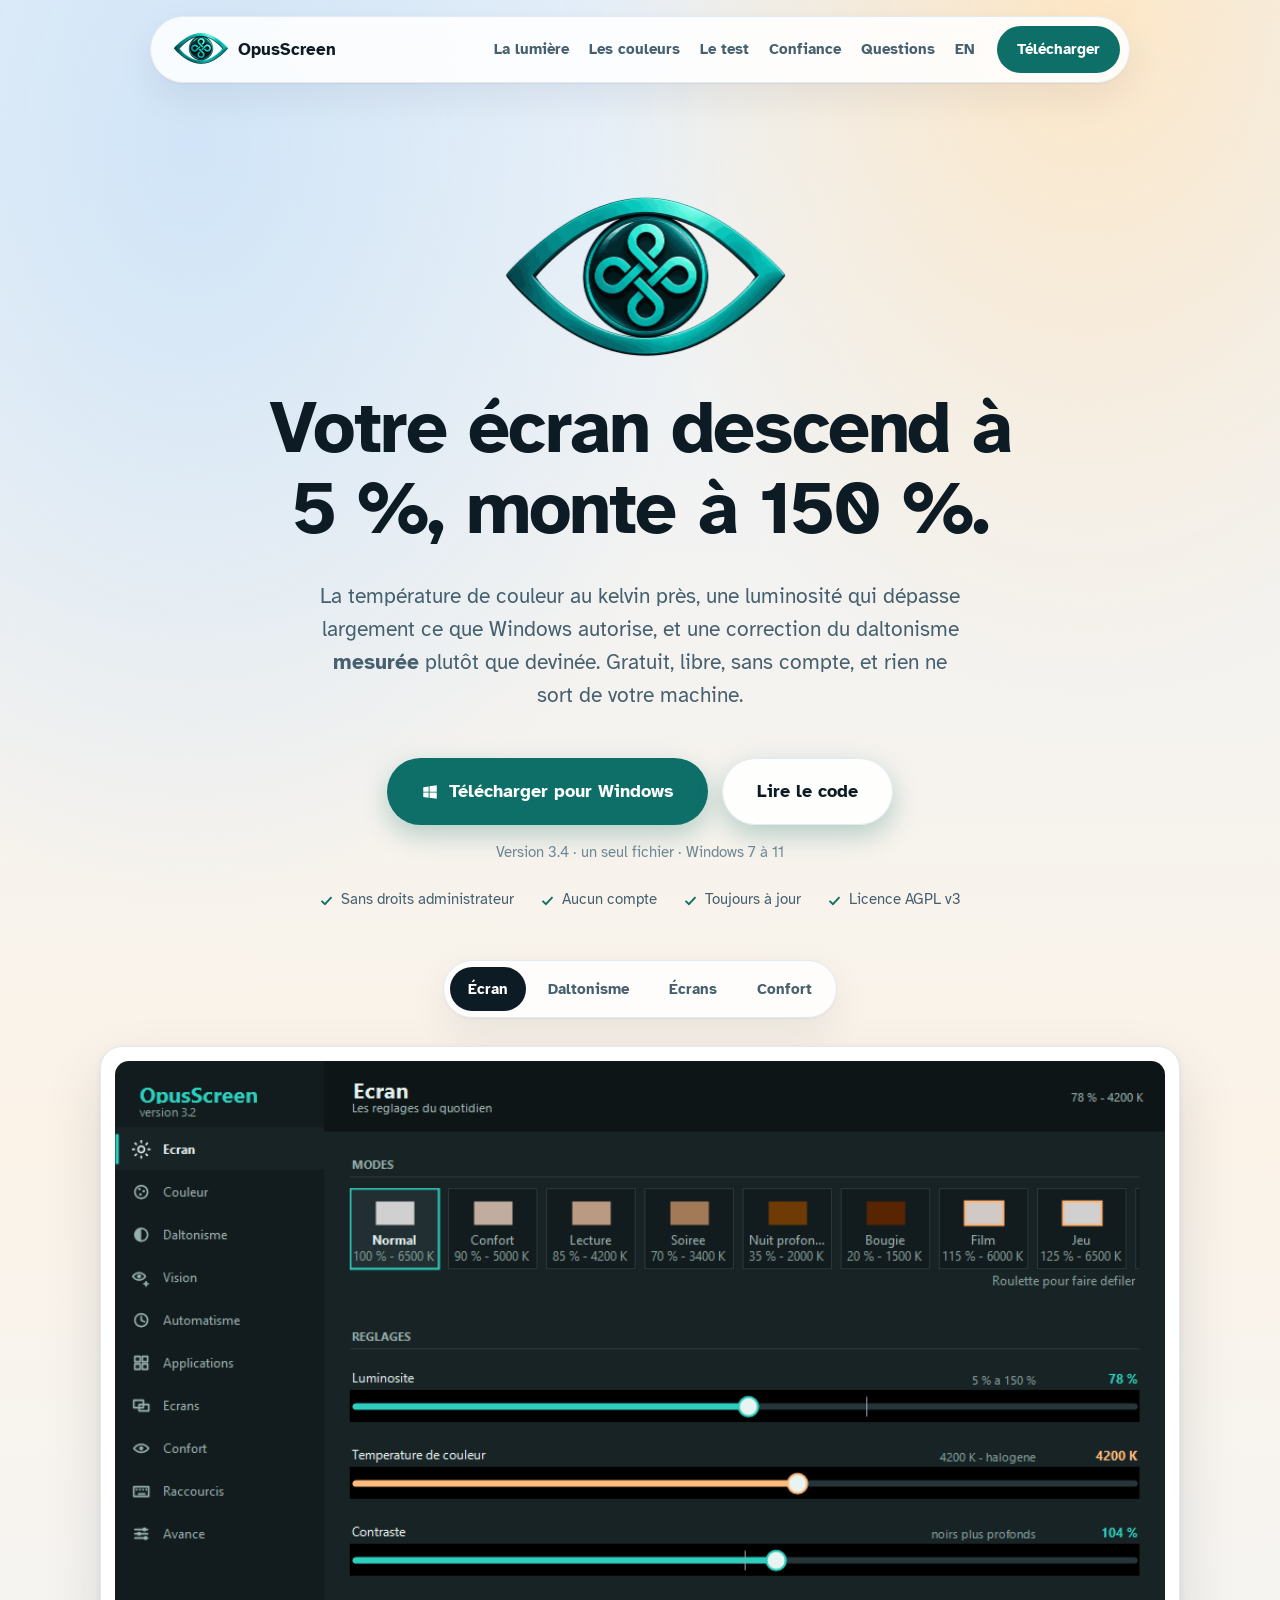
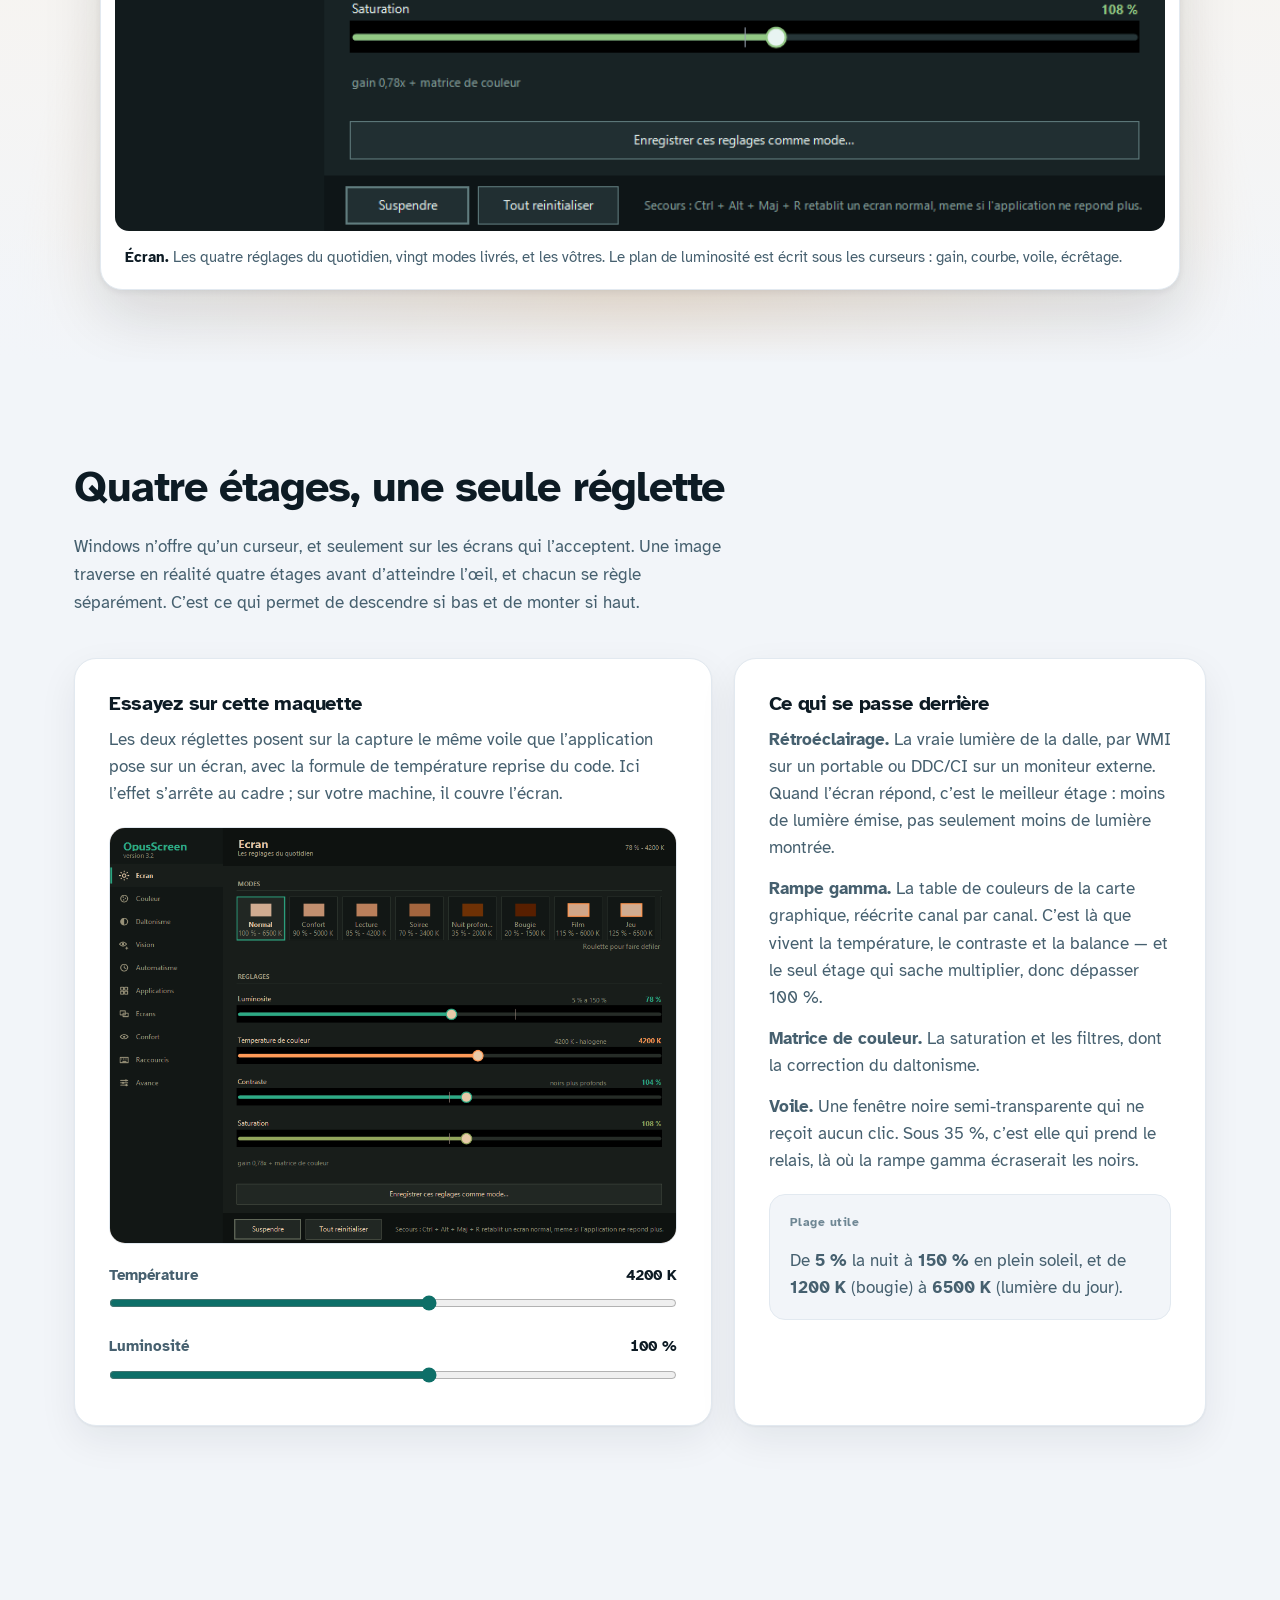
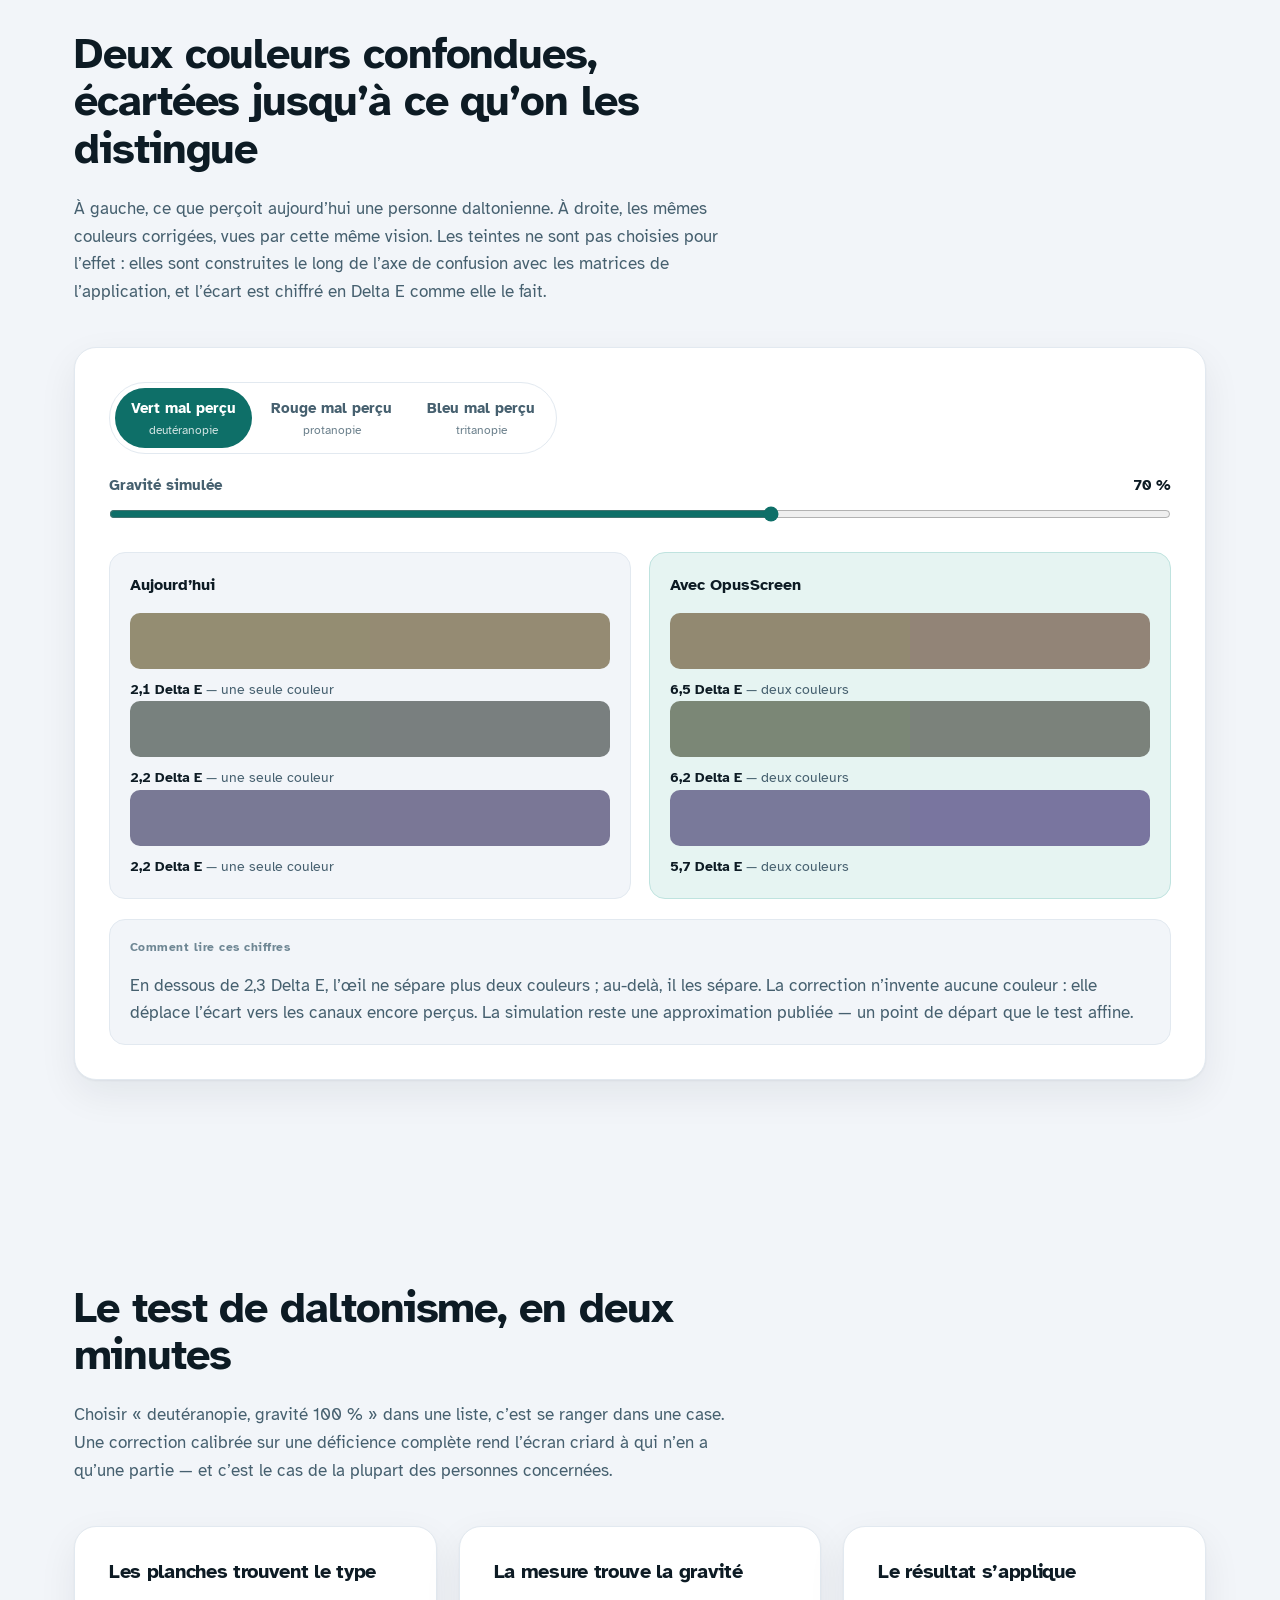
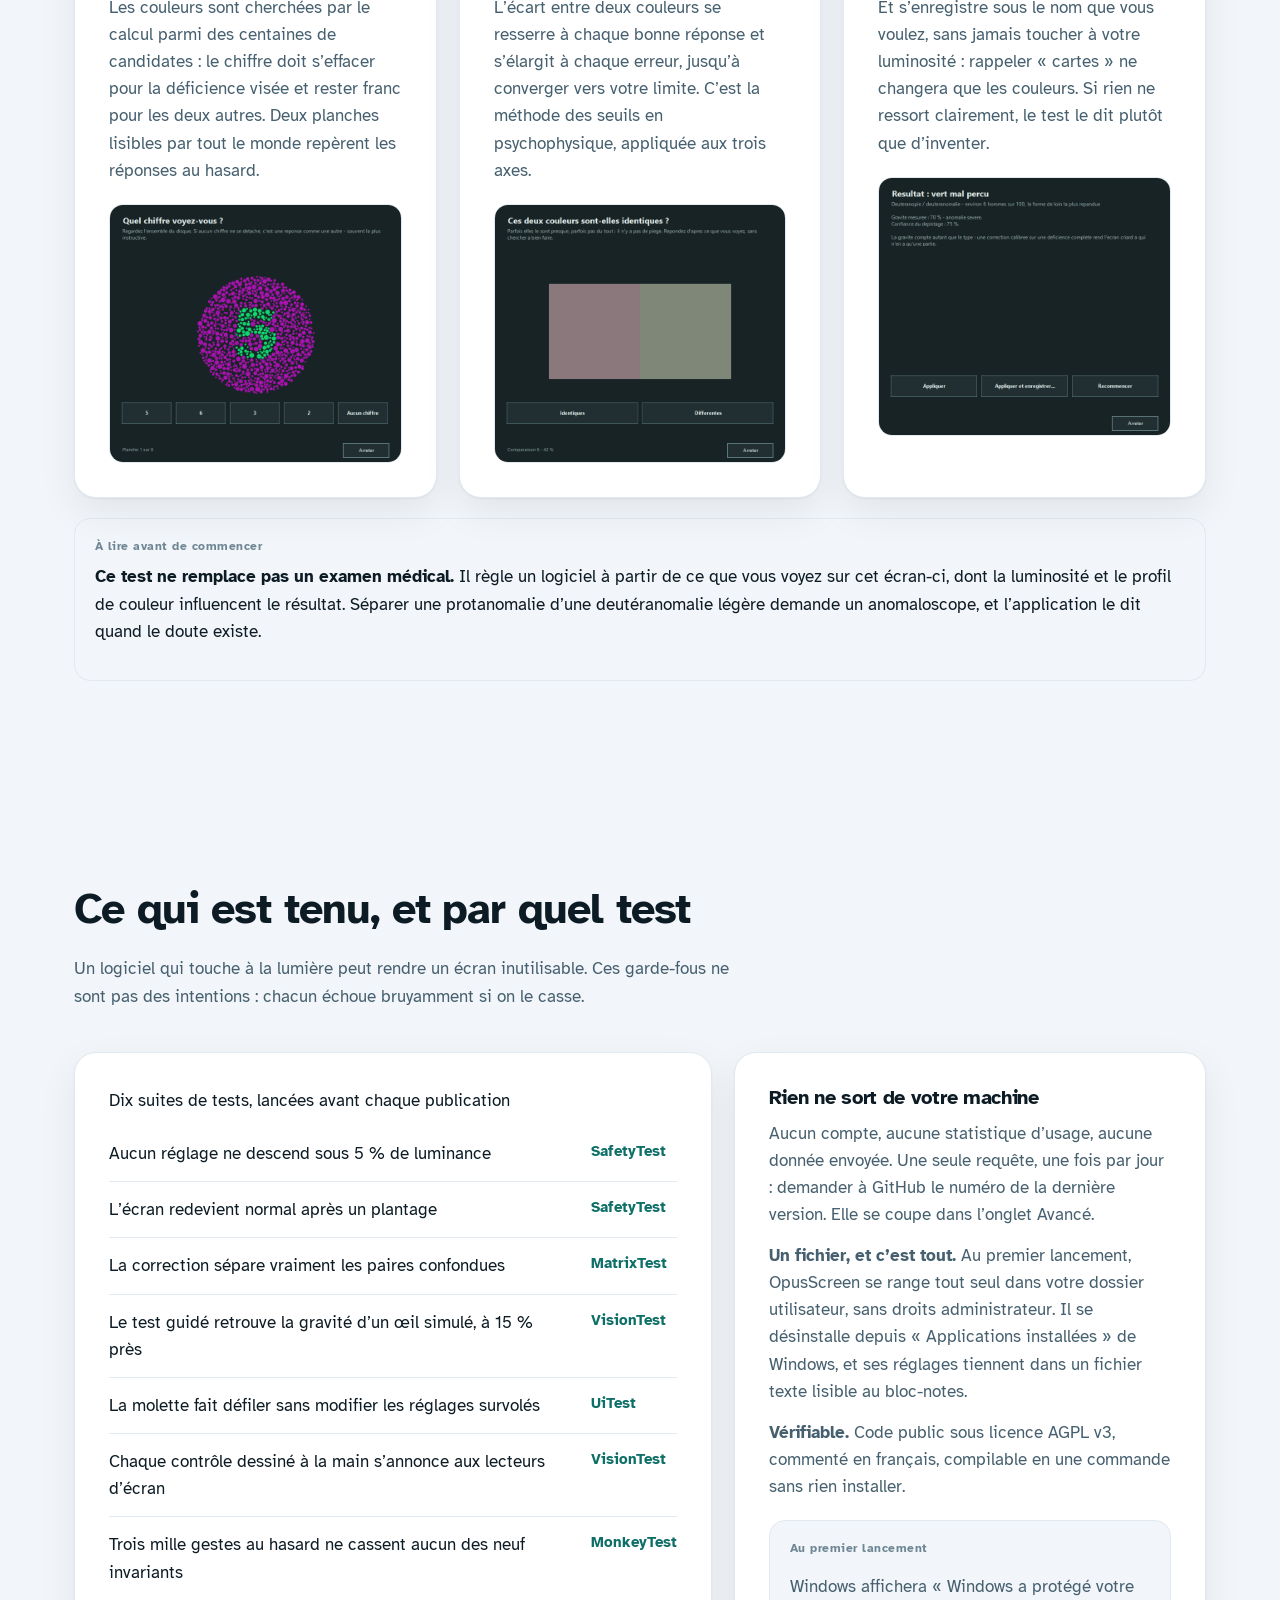
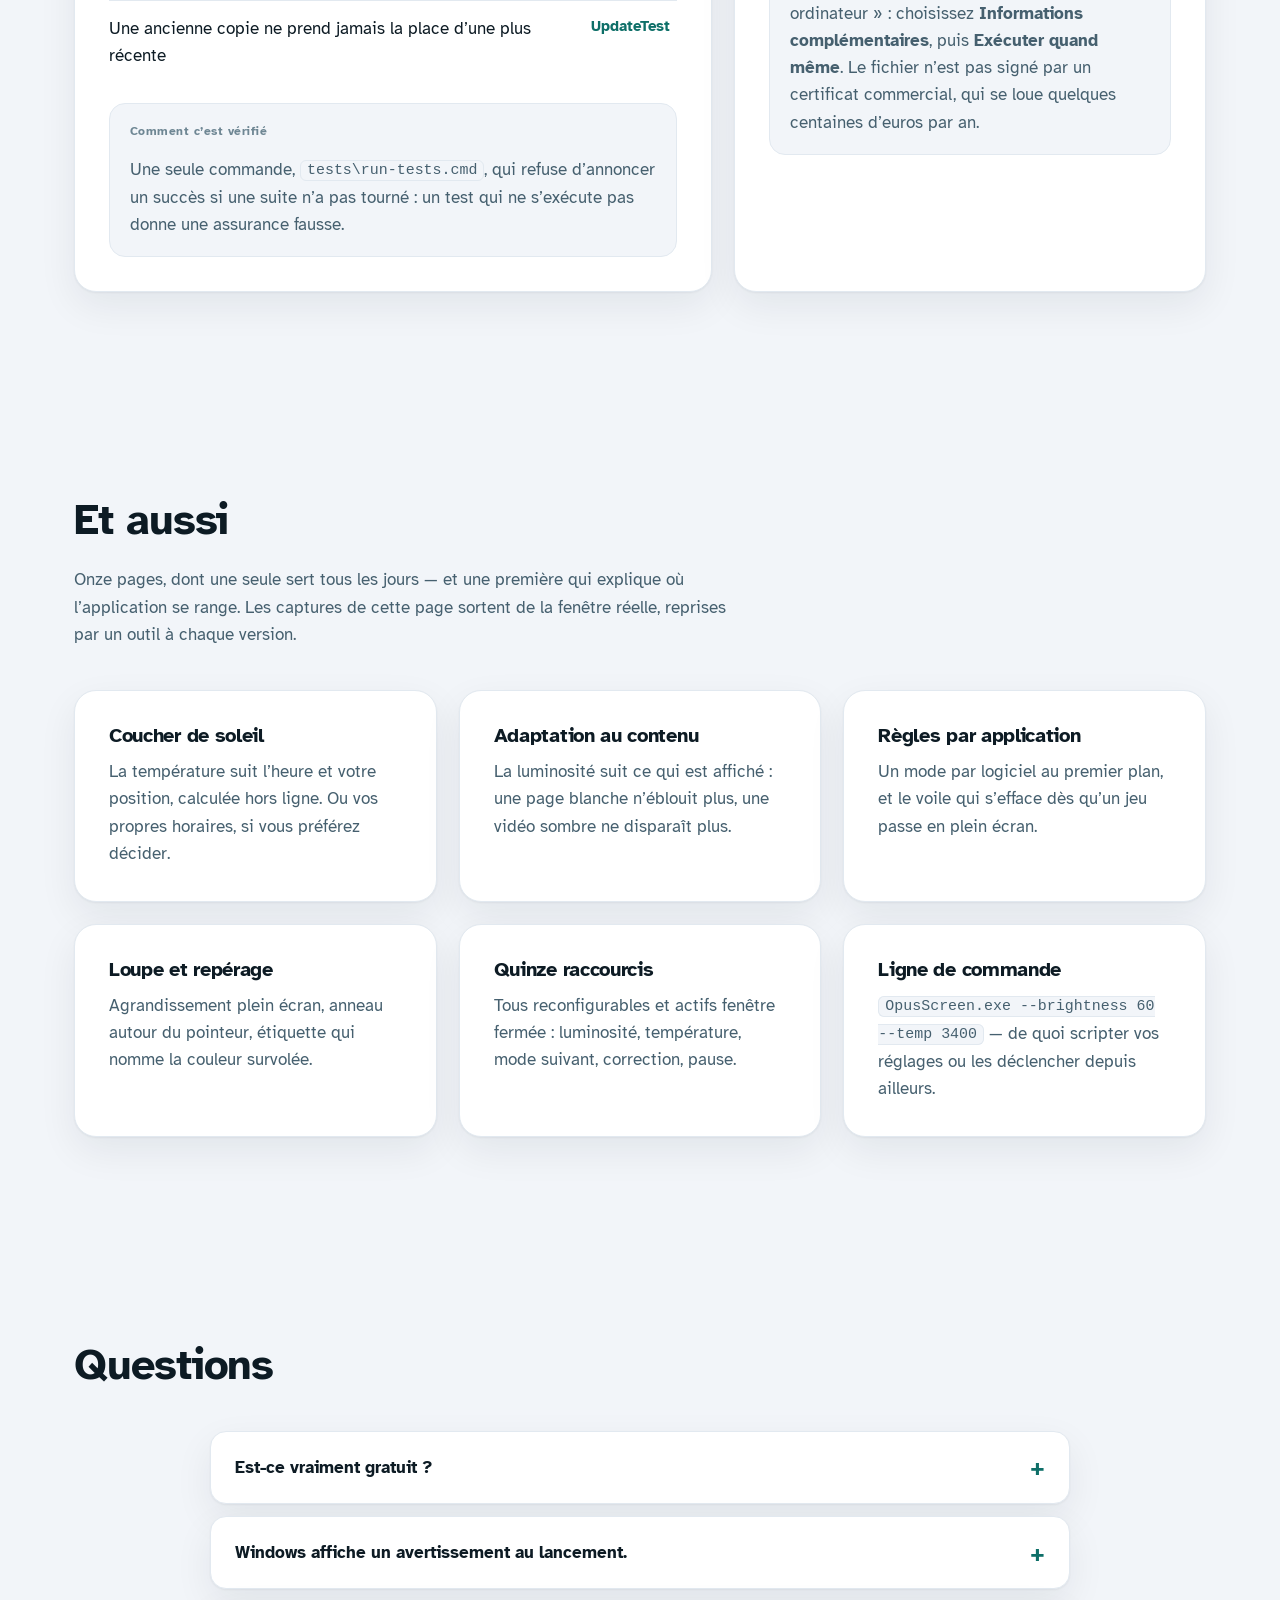
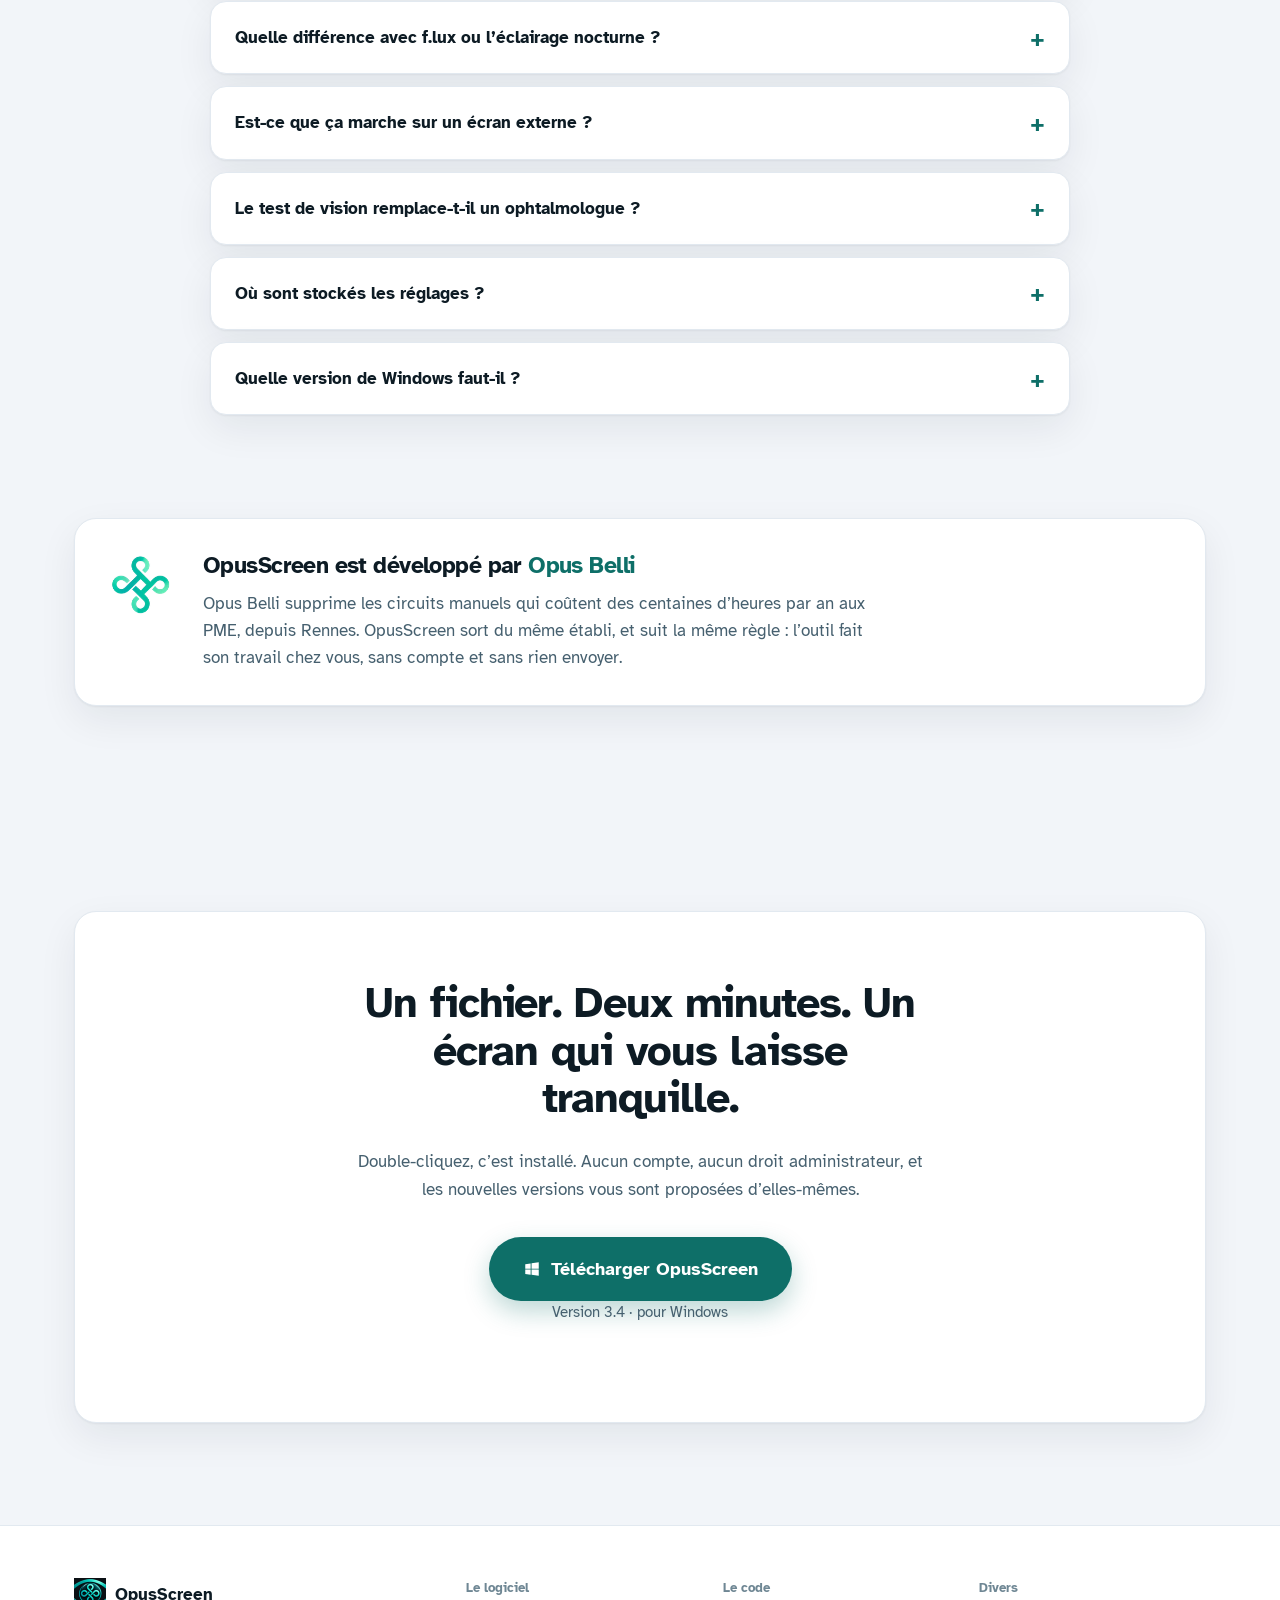
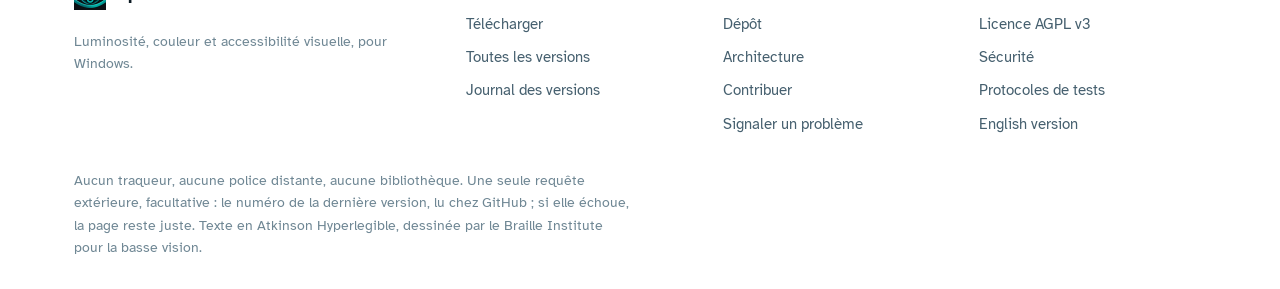
==== index.html @ 27b8caa4 "Le site annonce la 3.4 : installation et mises a jour Co-Authored-By: Claude Opus 5.5 (1M context) <" ====
<!DOCTYPE html>
<html lang="fr">
<head>
<meta charset="utf-8">
<meta name="viewport" content="width=device-width, initial-scale=1">
<title>OpusScreen — régler la lumière de votre écran</title>
<meta name="description" content="Luminosité de 5 à 150 %, température de couleur, correction du daltonisme mesurée par un test guidé. Gratuit, libre, sans compte, rien envoyé. Pour Windows.">
<link rel="icon" href="img/logo-64.png">
<meta property="og:title" content="OpusScreen — régler la lumière de votre écran">
<meta property="og:description" content="Luminosité de 5 à 150 %, température de couleur, daltonisme mesuré plutôt que deviné. Gratuit et libre, pour Windows.">
<meta property="og:image" content="https://antoinebonpro.github.io/OpusScreen/img/social.png">
<meta property="og:type" content="website">
<meta property="og:url" content="https://antoinebonpro.github.io/OpusScreen/">
<meta property="og:site_name" content="OpusScreen">
<meta property="og:locale" content="fr_FR">
<meta property="og:image:width" content="1200">
<meta property="og:image:height" content="630">
<meta property="og:image:alt" content="OpusScreen : luminosité, température de couleur et correction du daltonisme pour Windows.">
<meta name="twitter:card" content="summary_large_image">
<meta name="twitter:title" content="OpusScreen — régler la lumière de votre écran">
<meta name="twitter:description" content="Luminosité de 5 à 150 %, température de couleur, correction du daltonisme mesurée par un test guidé. Gratuit et libre, pour Windows.">
<meta name="twitter:image" content="https://antoinebonpro.github.io/OpusScreen/img/social.png">
<link rel="canonical" href="https://antoinebonpro.github.io/OpusScreen/">
<link rel="alternate" hreflang="fr" href="https://antoinebonpro.github.io/OpusScreen/">
<link rel="alternate" hreflang="en" href="https://antoinebonpro.github.io/OpusScreen/en/">
<link rel="alternate" hreflang="x-default" href="https://antoinebonpro.github.io/OpusScreen/">
<link rel="apple-touch-icon" href="img/icon-192.png">
<link rel="preload" as="font" type="font/woff2" href="fonts/atkinson-02.woff2" crossorigin>
<link rel="stylesheet" href="fonts/fonts.css">
<link rel="stylesheet" href="style.css">
</head>
<body>

<a class="skip" href="#contenu">Aller au contenu</a>

<header class="barre">
  <div class="barre-dedans">
    <a class="marque" href="./"><img src="img/logo-barre.png" alt="" width="58" height="32"><span>OpusScreen</span></a>
    <nav aria-label="Sections">
      <a href="#lumiere">La lumière</a>
      <a href="#couleurs">Les couleurs</a>
      <a href="#test">Le test</a>
      <a href="#confiance">Confiance</a>
      <a href="#questions">Questions</a>
      <a href="en/" hreflang="en" lang="en">EN</a>
    </nav>
    <a class="bouton" href="https://github.com/antoinebonpro/OpusScreen/releases/latest/download/OpusScreen.exe">Télécharger</a>
  </div>
</header>

<main id="contenu">

<!-- ============================================================ heros -->
<section class="heros">
  <img class="logo-heros" src="img/logo-heros.png" alt="" width="299" height="166">
  <h1>Votre écran descend à 5 %, monte à 150 %.</h1>
  <p class="accroche">
    La température de couleur au kelvin près, une luminosité qui dépasse largement ce que
    Windows autorise, et une correction du daltonisme <strong>mesurée</strong> plutôt que
    devinée. Gratuit, libre, sans compte, et rien ne sort de votre machine.
  </p>

  <div class="appels">
    <a class="bouton grand" href="https://github.com/antoinebonpro/OpusScreen/releases/latest/download/OpusScreen.exe">
      <svg width="18" height="18" viewBox="0 0 24 24" aria-hidden="true" fill="currentColor"><path d="M3 5.5 10.2 4.5v7H3v-6zM11.4 4.3 21 3v8.5h-9.6v-7.2zM3 12.5h7.2v7L3 18.5v-6zM11.4 12.5H21V21l-9.6-1.3v-7.2z"/></svg>
      Télécharger pour Windows
    </a>
    <a class="bouton clair grand" href="https://github.com/antoinebonpro/OpusScreen">Lire le code</a>
  </div>
  <p class="sous-bouton" id="release-meta">Version 3.4 · un seul fichier · Windows 7 à 11</p>

  <ul class="rassurance">
    <li><svg width="15" height="15" viewBox="0 0 24 24" fill="none" stroke="currentColor" stroke-width="3" aria-hidden="true"><path d="M4 12.5 9.5 18 20 6.5"/></svg> Sans droits administrateur</li>
    <li><svg width="15" height="15" viewBox="0 0 24 24" fill="none" stroke="currentColor" stroke-width="3" aria-hidden="true"><path d="M4 12.5 9.5 18 20 6.5"/></svg> Aucun compte</li>
    <li><svg width="15" height="15" viewBox="0 0 24 24" fill="none" stroke="currentColor" stroke-width="3" aria-hidden="true"><path d="M4 12.5 9.5 18 20 6.5"/></svg> Toujours à jour</li>
    <li><svg width="15" height="15" viewBox="0 0 24 24" fill="none" stroke="currentColor" stroke-width="3" aria-hidden="true"><path d="M4 12.5 9.5 18 20 6.5"/></svg> Licence AGPL v3</li>
  </ul>

  <div class="onglets" role="tablist" aria-label="Pages de l’application">
    <button type="button" role="tab" aria-selected="true" aria-controls="vue-ecran" id="o-ecran">Écran</button>
    <button type="button" role="tab" aria-selected="false" aria-controls="vue-daltonisme" id="o-daltonisme">Daltonisme</button>
    <button type="button" role="tab" aria-selected="false" aria-controls="vue-ecrans" id="o-ecrans">Écrans</button>
    <button type="button" role="tab" aria-selected="false" aria-controls="vue-confort" id="o-confort">Confort</button>
  </div>

  <figure class="vitrine" role="tabpanel" id="vue-ecran" aria-labelledby="o-ecran">
    <img src="img/ecran.png" alt="Onglet Écran : modes, luminosité, température, contraste, saturation." width="984" height="721">
    <figcaption><strong>Écran.</strong> Les quatre réglages du quotidien, vingt modes livrés, et les vôtres. Le plan de luminosité est écrit sous les curseurs : gain, courbe, voile, écrêtage.</figcaption>
  </figure>
  <figure class="vitrine" role="tabpanel" id="vue-daltonisme" aria-labelledby="o-daltonisme" hidden>
    <img src="img/daltonisme.png" alt="Onglet Daltonisme : test guidé, correction, réglage fin, réglages enregistrés." width="984" height="721" loading="lazy">
    <figcaption><strong>Daltonisme.</strong> Le test, la correction en un clic, le réglage fin, la vérification sur des paires confondues, et vos réglages nommés.</figcaption>
  </figure>
  <figure class="vitrine" role="tabpanel" id="vue-ecrans" aria-labelledby="o-ecrans" hidden>
    <img src="img/ecrans.png" alt="Onglet Écrans : une carte de réglages par moniteur détecté." width="984" height="721" loading="lazy">
    <figcaption><strong>Écrans.</strong> Un bloc par moniteur : liés, décalés de quelques points, ou chacun son profil. Copier un écran sur les autres tient en un bouton.</figcaption>
  </figure>
  <figure class="vitrine" role="tabpanel" id="vue-confort" aria-labelledby="o-confort" hidden>
    <img src="img/confort.png" alt="Onglet Confort : pauses pour les yeux, rappel de clignement, temps d’écran." width="984" height="721" loading="lazy">
    <figcaption><strong>Confort.</strong> La règle 20-20-20, un rappel de clignement qui ne prend jamais le focus, et le temps passé depuis ce matin.</figcaption>
  </figure>
</section>

<!-- ============================================================ la lumiere -->
<section id="lumiere">
  <div class="large">
    <div class="titre-section">
      <h2>Quatre étages, une seule réglette</h2>
      <p>Windows n’offre qu’un curseur, et seulement sur les écrans qui l’acceptent. Une image traverse en réalité quatre étages avant d’atteindre l’œil, et chacun se règle séparément. C’est ce qui permet de descendre si bas et de monter si haut.</p>
    </div>

    <div class="cartes large-gauche">
      <div class="carte">
        <h3>Essayez sur cette maquette</h3>
        <p>Les deux réglettes posent sur la capture le même voile que l’application pose sur un écran, avec la formule de température reprise du code. Ici l’effet s’arrête au cadre ; sur votre machine, il couvre l’écran.</p>

        <div class="ecran-demo">
          <img src="img/ecran.png" alt="Aperçu de l’application, assombri et réchauffé par les réglettes ci-dessous." width="984" height="721" loading="lazy">
          <div class="voile" id="voile" aria-hidden="true"></div>
        </div>

        <div class="reglettes">
          <div class="reglette">
            <label for="kelvin">Température <output id="kelvin-out" for="kelvin" aria-live="polite">4200 K</output></label>
            <input type="range" id="kelvin" min="1200" max="6500" step="100" value="4200">
          </div>
          <div class="reglette">
            <label for="lum">Luminosité <output id="lum-out" for="lum" aria-live="polite">100 %</output></label>
            <input type="range" id="lum" min="35" max="150" step="5" value="100">
          </div>
        </div>
      </div>

      <div class="carte">
        <h3>Ce qui se passe derrière</h3>
        <p><strong>Rétroéclairage.</strong> La vraie lumière de la dalle, par WMI sur un portable ou DDC/CI sur un moniteur externe. Quand l’écran répond, c’est le meilleur étage : moins de lumière émise, pas seulement moins de lumière montrée.</p>
        <p><strong>Rampe gamma.</strong> La table de couleurs de la carte graphique, réécrite canal par canal. C’est là que vivent la température, le contraste et la balance — et le seul étage qui sache multiplier, donc dépasser 100 %.</p>
        <p><strong>Matrice de couleur.</strong> La saturation et les filtres, dont la correction du daltonisme.</p>
        <p><strong>Voile.</strong> Une fenêtre noire semi-transparente qui ne reçoit aucun clic. Sous 35 %, c’est elle qui prend le relais, là où la rampe gamma écraserait les noirs.</p>
        <div class="encart">
          <p class="etiquette">Plage utile</p>
          <p>De <strong>5 %</strong> la nuit à <strong>150 %</strong> en plein soleil, et de <strong>1200 K</strong> (bougie) à <strong>6500 K</strong> (lumière du jour).</p>
        </div>
      </div>
    </div>
  </div>
</section>

<!-- ============================================================ couleurs -->
<section id="couleurs">
  <div class="large">
    <div class="titre-section">
      <h2>Deux couleurs confondues, écartées jusqu’à ce qu’on les distingue</h2>
      <p>À gauche, ce que perçoit aujourd’hui une personne daltonienne. À droite, les mêmes couleurs corrigées, vues par cette même vision. Les teintes ne sont pas choisies pour l’effet : elles sont construites le long de l’axe de confusion avec les matrices de l’application, et l’écart est chiffré en Delta E comme elle le fait.</p>
    </div>

    <div class="carte">
      <div class="choix" role="group" aria-label="Déficience">
        <button type="button" data-vision="deuteranopia" class="actif" aria-pressed="true">Vert mal perçu<span class="clinique">deutéranopie</span></button>
        <button type="button" data-vision="protanopia" aria-pressed="false">Rouge mal perçu<span class="clinique">protanopie</span></button>
        <button type="button" data-vision="tritanopia" aria-pressed="false">Bleu mal perçu<span class="clinique">tritanopie</span></button>
      </div>

      <div class="reglettes" id="gravite">
        <div class="reglette">
          <label for="sev">Gravité simulée <output id="sev-out" for="sev" aria-live="polite">70 %</output></label>
          <input type="range" id="sev" min="20" max="100" step="5" value="70">
        </div>
      </div>

      <div class="comparaison">
        <div class="colonne">
          <h4>Aujourd’hui</h4>
          <div id="avant"></div>
        </div>
        <div class="colonne apres">
          <h4>Avec OpusScreen</h4>
          <div id="apres"></div>
        </div>
      </div>

      <div class="encart">
        <p class="etiquette">Comment lire ces chiffres</p>
        <p>En dessous de 2,3 Delta E, l’œil ne sépare plus deux couleurs ; au-delà, il les sépare. La correction n’invente aucune couleur : elle déplace l’écart vers les canaux encore perçus. La simulation reste une approximation publiée — un point de départ que le test affine.</p>
      </div>
    </div>
  </div>
</section>

<!-- ============================================================ le test -->
<section id="test">
  <div class="large">
    <div class="titre-section">
      <h2>Le test de daltonisme, en deux minutes</h2>
      <p>Choisir « deutéranopie, gravité 100 % » dans une liste, c’est se ranger dans une case. Une correction calibrée sur une déficience complète rend l’écran criard à qui n’en a qu’une partie — et c’est le cas de la plupart des personnes concernées.</p>
    </div>

    <div class="cartes trois">
      <div class="carte">
        <h3>Les planches trouvent le type</h3>
        <p>Les couleurs sont cherchées par le calcul parmi des centaines de candidates : le chiffre doit s’effacer pour la déficience visée et rester franc pour les deux autres. Deux planches lisibles par tout le monde repèrent les réponses au hasard.</p>
        <img src="img/test-planche.png" alt="Une planche du test : un chiffre caché dans un semis de pastilles colorées." width="700" height="620" loading="lazy">
      </div>
      <div class="carte">
        <h3>La mesure trouve la gravité</h3>
        <p>L’écart entre deux couleurs se resserre à chaque bonne réponse et s’élargit à chaque erreur, jusqu’à converger vers votre limite. C’est la méthode des seuils en psychophysique, appliquée aux trois axes.</p>
        <img src="img/test-comparaison.png" alt="Deux couleurs jointives, à dire identiques ou différentes." width="700" height="620" loading="lazy">
      </div>
      <div class="carte">
        <h3>Le résultat s’applique</h3>
        <p>Et s’enregistre sous le nom que vous voulez, sans jamais toucher à votre luminosité : rappeler « cartes » ne changera que les couleurs. Si rien ne ressort clairement, le test le dit plutôt que d’inventer.</p>
        <img src="img/test-resultat.png" alt="L’écran de résultat : type trouvé, gravité mesurée, confiance du dépistage." width="700" height="620" loading="lazy">
      </div>
    </div>

    <div class="encart">
      <p class="etiquette">À lire avant de commencer</p>
      <p><strong>Ce test ne remplace pas un examen médical.</strong> Il règle un logiciel à partir de ce que vous voyez sur cet écran-ci, dont la luminosité et le profil de couleur influencent le résultat. Séparer une protanomalie d’une deutéranomalie légère demande un anomaloscope, et l’application le dit quand le doute existe.</p>
    </div>
  </div>
</section>

<!-- ============================================================ confiance -->
<section id="confiance">
  <div class="large">
    <div class="titre-section">
      <h2>Ce qui est tenu, et par quel test</h2>
      <p>Un logiciel qui touche à la lumière peut rendre un écran inutilisable. Ces garde-fous ne sont pas des intentions : chacun échoue bruyamment si on le casse.</p>
    </div>

    <div class="cartes large-gauche">
      <div class="carte">
        <table class="garanties">
          <caption class="etiquette">Dix suites de tests, lancées avant chaque publication</caption>
          <tbody>
            <tr><th scope="row">Aucun réglage ne descend sous 5 % de luminance</th><td>SafetyTest</td></tr>
            <tr><th scope="row">L’écran redevient normal après un plantage</th><td>SafetyTest</td></tr>
            <tr><th scope="row">La correction sépare vraiment les paires confondues</th><td>MatrixTest</td></tr>
            <tr><th scope="row">Le test guidé retrouve la gravité d’un œil simulé, à 15 % près</th><td>VisionTest</td></tr>
            <tr><th scope="row">La molette fait défiler sans modifier les réglages survolés</th><td>UiTest</td></tr>
            <tr><th scope="row">Chaque contrôle dessiné à la main s’annonce aux lecteurs d’écran</th><td>VisionTest</td></tr>
            <tr><th scope="row">Trois mille gestes au hasard ne cassent aucun des neuf invariants</th><td>MonkeyTest</td></tr>
            <tr><th scope="row">Une ancienne copie ne prend jamais la place d’une plus récente</th><td>UpdateTest</td></tr>
          </tbody>
        </table>
        <div class="encart">
          <p class="etiquette">Comment c’est vérifié</p>
          <p>Une seule commande, <code>tests\run-tests.cmd</code>, qui refuse d’annoncer un succès si une suite n’a pas tourné : un test qui ne s’exécute pas donne une assurance fausse.</p>
        </div>
      </div>

      <div class="carte">
        <h3>Rien ne sort de votre machine</h3>
        <p>Aucun compte, aucune statistique d’usage, aucune donnée envoyée. Une seule requête, une fois par jour : demander à GitHub le numéro de la dernière version. Elle se coupe dans l’onglet Avancé.</p>
        <p><strong>Un fichier, et c’est tout.</strong> Au premier lancement, OpusScreen se range tout seul dans votre dossier utilisateur, sans droits administrateur. Il se désinstalle depuis « Applications installées » de Windows, et ses réglages tiennent dans un fichier texte lisible au bloc-notes.</p>
        <p><strong>Vérifiable.</strong> Code public sous licence AGPL v3, commenté en français, compilable en une commande sans rien installer.</p>
        <div class="encart">
          <p class="etiquette">Au premier lancement</p>
          <p>Windows affichera « Windows a protégé votre ordinateur » : choisissez <strong>Informations complémentaires</strong>, puis <strong>Exécuter quand même</strong>. Le fichier n’est pas signé par un certificat commercial, qui se loue quelques centaines d’euros par an.</p>
        </div>
      </div>
    </div>
  </div>
</section>

<!-- ============================================================ et aussi -->
<section>
  <div class="large">
    <div class="titre-section">
      <h2>Et aussi</h2>
      <p>Onze pages, dont une seule sert tous les jours — et une première qui explique où l’application se range. Les captures de cette page sortent de la fenêtre réelle, reprises par un outil à chaque version.</p>
    </div>
    <div class="cartes trois">
      <div class="carte"><h3>Coucher de soleil</h3><p>La température suit l’heure et votre position, calculée hors ligne. Ou vos propres horaires, si vous préférez décider.</p></div>
      <div class="carte"><h3>Adaptation au contenu</h3><p>La luminosité suit ce qui est affiché : une page blanche n’éblouit plus, une vidéo sombre ne disparaît plus.</p></div>
      <div class="carte"><h3>Règles par application</h3><p>Un mode par logiciel au premier plan, et le voile qui s’efface dès qu’un jeu passe en plein écran.</p></div>
      <div class="carte"><h3>Loupe et repérage</h3><p>Agrandissement plein écran, anneau autour du pointeur, étiquette qui nomme la couleur survolée.</p></div>
      <div class="carte"><h3>Quinze raccourcis</h3><p>Tous reconfigurables et actifs fenêtre fermée : luminosité, température, mode suivant, correction, pause.</p></div>
      <div class="carte"><h3>Ligne de commande</h3><p><code>OpusScreen.exe --brightness 60 --temp 3400</code> — de quoi scripter vos réglages ou les déclencher depuis ailleurs.</p></div>
    </div>
  </div>
</section>

<!-- ============================================================ questions -->
<section id="questions">
  <div class="large">
    <div class="titre-section"><h2>Questions</h2></div>
    <div class="questions">
      <details>
        <summary>Est-ce vraiment gratuit ?</summary>
        <p>Oui, et libre : licence AGPL v3. Pas de version payante, pas de fonctionnalité réservée, pas de période d’essai.</p>
      </details>
      <details>
        <summary>Windows affiche un avertissement au lancement.</summary>
        <p>Le fichier n’est pas signé par un certificat commercial, qui se loue quelques centaines d’euros par an. SmartScreen annonce « Windows a protégé votre ordinateur » : choisissez <em>Informations complémentaires</em>, puis <em>Exécuter quand même</em>. Le dépôt se compile aussi en une commande, si vous préférez ne pas faire confiance à un binaire.</p>
      </details>
      <details>
        <summary>Quelle différence avec f.lux ou l’éclairage nocturne ?</summary>
        <p>La température de couleur est le point commun. Au-delà : la luminosité va de 5 à 150 %, chaque écran se règle séparément, et la partie daltonisme — correction réglable et test de mesure — n’existe nulle part ailleurs gratuitement.</p>
      </details>
      <details>
        <summary>Est-ce que ça marche sur un écran externe ?</summary>
        <p>Oui. Luminosité, température et voile se règlent écran par écran. La saturation et les filtres, eux, s’appliquent à tout le bureau : c’est une limite de l’interface de Windows, et l’application désigne l’écran de référence plutôt que de la masquer.</p>
      </details>
      <details>
        <summary>Le test de vision remplace-t-il un ophtalmologue ?</summary>
        <p>Non, et il le dit. Il règle un logiciel ; un diagnostic demande un examen clinique. Si le test trouve quelque chose d’inattendu, parlez-en à un professionnel plutôt qu’à un logiciel.</p>
      </details>
      <details>
        <summary>Où sont stockés les réglages ?</summary>
        <p>Dans <code>%LOCALAPPDATA%\OpusScreen\settings.ini</code>. Un fichier texte, qui se sauvegarde par copie et s’exporte depuis l’onglet Avancé.</p>
      </details>
      <details>
        <summary>Quelle version de Windows faut-il ?</summary>
        <p>Windows 7 à 11. L’application s’appuie sur le .NET Framework 4, présent partout depuis : rien à installer.</p>
      </details>
    </div>
  </div>
</section>

<!-- ============================================================ signature -->
<section class="signature" aria-label="Éditeur">
  <div class="large">
    <div class="carte signature-carte">
      <img src="img/opus-belli.png" alt="" width="64" height="63">
      <div>
        <h2>OpusScreen est développé par <a href="https://opus-belli.fr">Opus&nbsp;Belli</a></h2>
        <p>Opus Belli supprime les circuits manuels qui coûtent des centaines d’heures par an aux PME, depuis Rennes. OpusScreen sort du même établi, et suit la même règle&nbsp;: l’outil fait son travail chez vous, sans compte et sans rien envoyer.</p>
      </div>
    </div>
  </div>
</section>

<!-- ============================================================ fin -->
<section class="final">
  <div class="large">
    <div class="carte">
      <h2>Un fichier. Deux minutes. Un écran qui vous laisse tranquille.</h2>
      <p>Double-cliquez, c’est installé. Aucun compte, aucun droit administrateur, et les nouvelles versions vous sont proposées d’elles-mêmes.</p>
      <div class="appels">
        <a class="bouton grand" href="https://github.com/antoinebonpro/OpusScreen/releases/latest/download/OpusScreen.exe">
          <svg width="18" height="18" viewBox="0 0 24 24" aria-hidden="true" fill="currentColor"><path d="M3 5.5 10.2 4.5v7H3v-6zM11.4 4.3 21 3v8.5h-9.6v-7.2zM3 12.5h7.2v7L3 18.5v-6zM11.4 12.5H21V21l-9.6-1.3v-7.2z"/></svg>
          Télécharger OpusScreen
        </a>
      </div>
      <p class="sous-bouton" id="release-meta-2">Version 3.4 · pour Windows</p>
    </div>
  </div>
</section>

</main>

<footer>
  <div class="large">
    <div class="pied">
      <div>
        <a class="marque" href="./"><img src="img/logo-64.png" alt="" width="28" height="28"><span>OpusScreen</span></a>
        <p class="pied-note" style="margin-top:12px">Luminosité, couleur et accessibilité visuelle, pour Windows.</p>
      </div>
      <nav aria-label="Le logiciel">
        <h4>Le logiciel</h4>
        <a href="https://github.com/antoinebonpro/OpusScreen/releases/latest/download/OpusScreen.exe">Télécharger</a>
        <a href="https://github.com/antoinebonpro/OpusScreen/releases">Toutes les versions</a>
        <a href="https://github.com/antoinebonpro/OpusScreen/blob/main/CHANGELOG.md">Journal des versions</a>
      </nav>
      <nav aria-label="Le code">
        <h4>Le code</h4>
        <a href="https://github.com/antoinebonpro/OpusScreen">Dépôt</a>
        <a href="https://github.com/antoinebonpro/OpusScreen/blob/main/docs/ARCHITECTURE.md">Architecture</a>
        <a href="https://github.com/antoinebonpro/OpusScreen/blob/main/CONTRIBUTING.md">Contribuer</a>
        <a href="https://github.com/antoinebonpro/OpusScreen/issues">Signaler un problème</a>
      </nav>
      <nav aria-label="Divers">
        <h4>Divers</h4>
        <a href="https://github.com/antoinebonpro/OpusScreen/blob/main/LICENSE">Licence AGPL v3</a>
        <a href="https://github.com/antoinebonpro/OpusScreen/blob/main/docs/SECURITE.md">Sécurité</a>
        <a href="https://github.com/antoinebonpro/OpusScreen/blob/main/docs/PROTOCOLES-TESTS.md">Protocoles de tests</a>
        <a href="en/" hreflang="en" lang="en">English version</a>
      </nav>
    </div>
    <p class="pied-note">
      Aucun traqueur, aucune police distante, aucune bibliothèque. Une seule requête
      extérieure, facultative : le numéro de la dernière version, lu chez GitHub ; si elle
      échoue, la page reste juste. Texte en Atkinson Hyperlegible, dessinée par le Braille
      Institute pour la basse vision.
    </p>
  </div>
</footer>

<script type="application/ld+json">
{
 "@context": "https://schema.org",
 "@type": "SoftwareApplication",
 "name": "OpusScreen",
 "applicationCategory": "UtilitiesApplication",
 "applicationSubCategory": "Accessibilité et confort visuel",
 "operatingSystem": "Windows 7, Windows 8, Windows 10, Windows 11",
 "url": "https://antoinebonpro.github.io/OpusScreen/",
 "downloadUrl": "https://github.com/antoinebonpro/OpusScreen/releases/latest/download/OpusScreen.exe",
 "softwareHelp": "https://github.com/antoinebonpro/OpusScreen#readme",
 "screenshot": "https://antoinebonpro.github.io/OpusScreen/img/ecran.png",
 "license": "https://www.gnu.org/licenses/agpl-3.0.html",
 "isAccessibleForFree": true,
 "inLanguage": "fr",
 "offers": {
  "@type": "Offer",
  "price": "0",
  "priceCurrency": "EUR"
 },
 "featureList": [
  "Luminosité de 5 % à 150 %",
  "Température de couleur de 1200 à 6500 K",
  "Correction du daltonisme mesurée par un test guidé",
  "Réglage indépendant par écran",
  "Pauses oculaires et rappel de clignement"
 ],
 "author": {
  "@type": "Person",
  "name": "Antoine Bon"
 }
}
</script>
<script type="application/ld+json">
{
 "@context": "https://schema.org",
 "@type": "FAQPage",
 "mainEntity": [
  {
   "@type": "Question",
   "name": "Est-ce vraiment gratuit ?",
   "acceptedAnswer": {
    "@type": "Answer",
    "text": "Oui, et libre : licence AGPL v3. Pas de version payante, pas de fonctionnalité réservée, pas de période d’essai."
   }
  },
  {
   "@type": "Question",
   "name": "Windows affiche un avertissement au lancement.",
   "acceptedAnswer": {
    "@type": "Answer",
    "text": "Le fichier n’est pas signé par un certificat commercial, qui se loue quelques centaines d’euros par an. SmartScreen annonce « Windows a protégé votre ordinateur » : choisissez Informations complémentaires, puis Exécuter quand même. Le dépôt se compile aussi en une commande, si vous préférez ne pas faire confiance à un binaire."
   }
  },
  {
   "@type": "Question",
   "name": "Quelle différence avec f.lux ou l’éclairage nocturne ?",
   "acceptedAnswer": {
    "@type": "Answer",
    "text": "La température de couleur est le point commun. Au-delà : la luminosité va de 5 à 150 %, chaque écran se règle séparément, et la partie daltonisme — correction réglable et test de mesure — n’existe nulle part ailleurs gratuitement."
   }
  },
  {
   "@type": "Question",
   "name": "Est-ce que ça marche sur un écran externe ?",
   "acceptedAnswer": {
    "@type": "Answer",
    "text": "Oui. Luminosité, température et voile se règlent écran par écran. La saturation et les filtres, eux, s’appliquent à tout le bureau : c’est une limite de l’interface de Windows, et l’application désigne l’écran de référence plutôt que de la masquer."
   }
  },
  {
   "@type": "Question",
   "name": "Le test de vision remplace-t-il un ophtalmologue ?",
   "acceptedAnswer": {
    "@type": "Answer",
    "text": "Non, et il le dit. Il règle un logiciel ; un diagnostic demande un examen clinique. Si le test trouve quelque chose d’inattendu, parlez-en à un professionnel plutôt qu’à un logiciel."
   }
  },
  {
   "@type": "Question",
   "name": "Où sont stockés les réglages ?",
   "acceptedAnswer": {
    "@type": "Answer",
    "text": "Dans %LOCALAPPDATA%\\OpusScreen\\settings.ini. Un fichier texte, qui se sauvegarde par copie et s’exporte depuis l’onglet Avancé."
   }
  },
  {
   "@type": "Question",
   "name": "Quelle version de Windows faut-il ?",
   "acceptedAnswer": {
    "@type": "Answer",
    "text": "Windows 7 à 11. L’application s’appuie sur le .NET Framework 4, présent partout depuis : rien à installer."
   }
  }
 ]
}
</script>
<script src="app.js"></script>
</body>
</html>
---- fonts/fonts.css ----
/* Polices hebergees avec le site, licence SIL Open Font License 1.1.
   Fraunces (Undercase Type) pour les titres, Atkinson Hyperlegible
   (Braille Institute) pour le texte. Voir OFL-*.txt dans ce dossier. */
/* latin-ext */
@font-face {
  font-family: 'Atkinson Hyperlegible';
  font-style: normal;
  font-weight: 400;
  font-display: swap;
  src: url('atkinson-01.woff2') format('woff2');
  unicode-range: U+0100-02BA, U+02BD-02C5, U+02C7-02CC, U+02CE-02D7, U+02DD-02FF, U+0304, U+0308, U+0329, U+1D00-1DBF, U+1E00-1E9F, U+1EF2-1EFF, U+2020, U+20A0-20AB, U+20AD-20C0, U+2113, U+2C60-2C7F, U+A720-A7FF;
}
/* latin */
@font-face {
  font-family: 'Atkinson Hyperlegible';
  font-style: normal;
  font-weight: 400;
  font-display: swap;
  src: url('atkinson-02.woff2') format('woff2');
  unicode-range: U+0000-00FF, U+0131, U+0152-0153, U+02BB-02BC, U+02C6, U+02DA, U+02DC, U+0304, U+0308, U+0329, U+2000-206F, U+20AC, U+2122, U+2191, U+2193, U+2212, U+2215, U+FEFF, U+FFFD;
}
/* latin-ext */
@font-face {
  font-family: 'Atkinson Hyperlegible';
  font-style: normal;
  font-weight: 700;
  font-display: swap;
  src: url('atkinson-03.woff2') format('woff2');
  unicode-range: U+0100-02BA, U+02BD-02C5, U+02C7-02CC, U+02CE-02D7, U+02DD-02FF, U+0304, U+0308, U+0329, U+1D00-1DBF, U+1E00-1E9F, U+1EF2-1EFF, U+2020, U+20A0-20AB, U+20AD-20C0, U+2113, U+2C60-2C7F, U+A720-A7FF;
}
/* latin */
@font-face {
  font-family: 'Atkinson Hyperlegible';
  font-style: normal;
  font-weight: 700;
  font-display: swap;
  src: url('atkinson-04.woff2') format('woff2');
  unicode-range: U+0000-00FF, U+0131, U+0152-0153, U+02BB-02BC, U+02C6, U+02DA, U+02DC, U+0304, U+0308, U+0329, U+2000-206F, U+20AC, U+2122, U+2191, U+2193, U+2212, U+2215, U+FEFF, U+FFFD;
}
/* vietnamese */
@font-face {
  font-family: 'Fraunces';
  font-style: normal;
  font-weight: 300 700;
  font-display: swap;
  src: url('fraunces-05.woff2') format('woff2');
  unicode-range: U+0102-0103, U+0110-0111, U+0128-0129, U+0168-0169, U+01A0-01A1, U+01AF-01B0, U+0300-0301, U+0303-0304, U+0308-0309, U+0323, U+0329, U+1EA0-1EF9, U+20AB;
}
/* latin-ext */
@font-face {
  font-family: 'Fraunces';
  font-style: normal;
  font-weight: 300 700;
  font-display: swap;
  src: url('fraunces-06.woff2') format('woff2');
  unicode-range: U+0100-02BA, U+02BD-02C5, U+02C7-02CC, U+02CE-02D7, U+02DD-02FF, U+0304, U+0308, U+0329, U+1D00-1DBF, U+1E00-1E9F, U+1EF2-1EFF, U+2020, U+20A0-20AB, U+20AD-20C0, U+2113, U+2C60-2C7F, U+A720-A7FF;
}
/* latin */
@font-face {
  font-family: 'Fraunces';
  font-style: normal;
  font-weight: 300 700;
  font-display: swap;
  src: url('fraunces-07.woff2') format('woff2');
  unicode-range: U+0000-00FF, U+0131, U+0152-0153, U+02BB-02BC, U+02C6, U+02DA, U+02DC, U+0304, U+0308, U+0329, U+2000-206F, U+20AC, U+2122, U+2191, U+2193, U+2212, U+2215, U+FEFF, U+FFFD;
}
---- style.css ----
/* ===========================================================================
   OpusScreen — le site

   Disposition claire et aeree : barre flottante en pilule, heros plein cadre
   en degrade, puis des cartes blanches tres arrondies sur un fond gris-bleu.

   La touche du produit tient dans le degrade : ce n'est pas un ciel, c'est le
   spectre du corps noir, de la lumiere du jour a la bougie - exactement la
   plage que l'application regle. Les couleurs ne decorent pas, elles disent.
   =========================================================================== */

:root {
  /* Le spectre, de 6500 K a 1200 K. Ce sont des mesures, pas des gouts. */
  --k6500: #cfe4f7;
  --k4200: #ffe6c2;
  --k2700: #ffc98d;
  --k2000: #ff9e4a;
  --k1200: #f26a2a;

  --encre:   #0d1b24;
  --plume:   #46606f;
  --estompe: #6f8794;
  --fond:    #f2f5f9;
  --carte:   #ffffff;
  --trait:   #e2e9f0;
  --accent:  #0e6f68;
  --accent-c:#0a524d;
  --accent-p:#e6f4f2;

  --r-carte: 22px;
  --r-pilule: 999px;
  --ombre: 0 1px 2px rgba(13, 27, 36, .05), 0 14px 38px rgba(13, 27, 36, .07);
  --ombre-forte: 0 2px 6px rgba(13, 27, 36, .07), 0 26px 60px rgba(13, 27, 36, .12);
  --large: 1180px;
  color-scheme: light;
}

* { box-sizing: border-box; }
html { scroll-behavior: smooth; scroll-padding-top: 96px; }
@media (prefers-reduced-motion: reduce) { html { scroll-behavior: auto; } }

body {
  margin: 0;
  background: var(--fond);
  color: var(--encre);
  font-family: "Atkinson Hyperlegible", "Segoe UI", system-ui, sans-serif;
  font-size: 17px;
  line-height: 1.6;
  -webkit-font-smoothing: antialiased;
}

h1, h2, h3 { margin: 0 0 .5em; letter-spacing: -.025em; line-height: 1.1; font-weight: 700; }
h1 { font-size: clamp(2.6rem, 6.2vw, 4.6rem); }
h2 { font-size: clamp(1.8rem, 3.4vw, 2.7rem); }
h3 { font-size: 1.28rem; letter-spacing: -.015em; }
p { margin: 0 0 1em; }

a { color: var(--accent); text-underline-offset: 3px; }
a:hover { color: var(--accent-c); }

code {
  font-family: "Cascadia Mono", Consolas, monospace; font-size: .88em;
  background: var(--fond); border: 1px solid var(--trait); border-radius: 6px; padding: .1em .4em;
}

:focus-visible { outline: 3px solid var(--accent); outline-offset: 3px; border-radius: 6px; }

.large { width: 100%; max-width: var(--large); margin: 0 auto; padding: 0 24px; }
.skip { position: absolute; left: -9999px; }
.skip:focus { left: 16px; top: 16px; background: var(--accent); color: #fff; padding: 12px 18px; border-radius: 10px; z-index: 100; }

/* ---------------------------------------------------------------- barre flottante */

.barre { position: sticky; top: 16px; z-index: 60; padding: 0 24px; margin-top: 16px; }
.barre-dedans {
  max-width: 980px; margin: 0 auto; background: rgba(255, 255, 255, .86);
  backdrop-filter: blur(14px); border: 1px solid var(--trait); border-radius: var(--r-pilule);
  box-shadow: var(--ombre); padding: 9px 9px 9px 20px;
  display: flex; align-items: center; gap: 22px;
}
.marque { display: inline-flex; align-items: center; gap: 9px; font-weight: 700; color: var(--encre); text-decoration: none; }
/* Le logo est un oeil large, pas un carre : l'enfermer dans 30x30 le reduisait a
   une vingtaine de pixels de haut, cernes de vide, et on ne le voyait plus. */
.marque img { display: block; height: 32px; width: auto; }
.barre nav { display: flex; gap: 20px; margin-left: auto; }
.barre nav a { color: var(--plume); text-decoration: none; font-size: .95rem; font-weight: 600; }
.barre nav a:hover { color: var(--encre); }

.bouton {
  display: inline-flex; align-items: center; justify-content: center; gap: 10px;
  background: var(--accent); color: #fff; text-decoration: none; font-weight: 700;
  padding: 11px 20px; border-radius: var(--r-pilule); border: 0; cursor: pointer;
  font-family: inherit; font-size: .96rem;
}
.bouton:hover { background: var(--accent-c); color: #fff; }
.bouton.grand { padding: 18px 34px; font-size: 1.1rem; box-shadow: 0 10px 26px rgba(14, 111, 104, .28); }
.bouton.clair { background: rgba(255, 255, 255, .9); color: var(--encre); border: 1px solid var(--trait); }
.bouton.clair:hover { background: #fff; color: var(--encre); }
.bouton svg { flex: none; }

/* ---------------------------------------------------------------- heros */

.heros {
  position: relative; overflow: hidden; text-align: center;
  padding: clamp(150px, 17vw, 210px) 24px clamp(40px, 6vw, 72px);
  margin-top: -96px;
  background:
    radial-gradient(60% 55% at 15% 8%, rgba(207, 228, 247, .95), transparent 70%),
    radial-gradient(55% 50% at 85% 0%, rgba(255, 230, 194, .95), transparent 72%),
    radial-gradient(70% 60% at 50% 100%, rgba(255, 201, 141, .55), transparent 70%),
    linear-gradient(180deg, #eaf2fb 0%, #fbf3e8 58%, var(--fond) 100%);
}
/* Le degrade dit la plage reglee : lumiere du jour en haut, bougie en bas. */
.heros::after {
  content: ""; position: absolute; inset: auto 0 0 0; height: 140px;
  background: linear-gradient(180deg, transparent, var(--fond)); pointer-events: none;
}
.heros > * { position: relative; z-index: 1; }

/* Le logo ouvre la page. Sa hauteur est bornee des deux cotes : assez grand pour
   etre le premier regard, jamais au point de repousser le titre hors de l'ecran
   sur un portable. */
.logo-heros {
  display: block; margin: 0 auto clamp(14px, 2.4vw, 26px);
  width: clamp(168px, 24vw, 299px); height: auto;
}

.heros h1 { max-width: 19ch; margin: 0 auto .4em; text-wrap: balance; }
.accroche { font-size: clamp(1.08rem, 2vw, 1.3rem); color: var(--plume); max-width: 46ch; margin: 0 auto 2.2em; }
.appels { display: flex; gap: 14px; justify-content: center; flex-wrap: wrap; }
.sous-bouton { color: var(--estompe); font-size: .92rem; margin-top: 1.1em; }

.rassurance {
  display: flex; gap: 8px 26px; justify-content: center; flex-wrap: wrap;
  margin: 1.6em 0 0; padding: 0; list-style: none; color: var(--plume); font-size: .93rem;
}
.rassurance li { display: inline-flex; align-items: center; gap: 7px; }
.rassurance svg { color: var(--accent); }

/* ---------------------------------------------------------------- onglets + vitrine */

.onglets {
  display: inline-flex; gap: 4px; padding: 6px; margin: 3rem auto 0;
  background: rgba(255, 255, 255, .85); border: 1px solid var(--trait);
  border-radius: var(--r-pilule); box-shadow: var(--ombre); flex-wrap: wrap; justify-content: center;
}
.onglets button {
  border: 0; background: transparent; color: var(--plume); font: inherit; font-weight: 600;
  font-size: .95rem; padding: 10px 18px; border-radius: var(--r-pilule); cursor: pointer;
}
.onglets button:hover { color: var(--encre); }
.onglets button[aria-selected="true"] { background: var(--encre); color: #fff; }

.vitrine {
  max-width: 1080px; margin: 28px auto 0; background: var(--carte);
  border: 1px solid var(--trait); border-radius: var(--r-carte); box-shadow: var(--ombre-forte); padding: 14px;
}
.vitrine img { display: block; width: 100%; height: auto; border-radius: 14px; }
.vitrine figcaption { color: var(--plume); font-size: .95rem; padding: 14px 10px 6px; text-align: left; }
.vitrine figcaption strong { color: var(--encre); }

/* ---------------------------------------------------------------- sections */

section { padding: clamp(56px, 8vw, 104px) 0; }
.titre-section { max-width: 60ch; margin-bottom: 2.6rem; }
.titre-section p { color: var(--plume); font-size: 1.08rem; margin: 0; }

.cartes { display: grid; gap: 22px; }
@media (min-width: 900px) {
  .cartes.deux { grid-template-columns: 1fr 1fr; }
  .cartes.trois { grid-template-columns: repeat(3, 1fr); }
  .cartes.large-gauche { grid-template-columns: 1.35fr 1fr; }
}

.carte {
  background: var(--carte); border: 1px solid var(--trait); border-radius: var(--r-carte);
  box-shadow: var(--ombre); padding: clamp(24px, 3vw, 34px);
}
.carte h3 { margin-bottom: .5em; }
.carte p { color: var(--plume); margin: 0; }
.carte p + p { margin-top: .8em; }
.carte img { display: block; width: 100%; height: auto; border-radius: 14px; margin-top: 20px; border: 1px solid var(--trait); }

.encart { background: var(--fond); border: 1px solid var(--trait); border-radius: 16px; padding: 18px 20px; margin-top: 20px; }
.encart .etiquette { font-size: .78rem; font-weight: 700; color: var(--estompe); letter-spacing: .04em; margin: 0 0 6px; }

/* ---------------------------------------------------------------- l'ecran de demonstration */

.ecran-demo { position: relative; border-radius: 16px; overflow: hidden; margin-top: 20px; border: 1px solid var(--trait); }
.ecran-demo img { margin: 0; border-radius: 0; border: 0; }
/* Le voile : exactement ce que l'application pose sous 35 %, en multiplication,
   mais CONTENU dans la maquette - pas etale sur toute la page. */
.voile { position: absolute; inset: 0; mix-blend-mode: multiply; background: #fff; pointer-events: none; transition: background-color .3s linear; }
@media (prefers-reduced-motion: reduce) { .voile { transition: none; } }

.reglettes { display: grid; gap: 16px; margin-top: 20px; }
.reglette label { display: block; color: var(--plume); font-size: .92rem; font-weight: 600; }
.reglette output { float: right; color: var(--encre); font-weight: 700; font-variant-numeric: tabular-nums; }
.reglette input[type="range"] { width: 100%; accent-color: var(--accent); margin: 8px 0 0; }

/* ---------------------------------------------------------------- comparaison de couleurs */

.comparaison { display: grid; gap: 18px; margin-top: 22px; }
@media (min-width: 760px) { .comparaison { grid-template-columns: 1fr 1fr; } }
.colonne { background: var(--fond); border: 1px solid var(--trait); border-radius: 16px; padding: 20px; }
.colonne.apres { background: var(--accent-p); border-color: #bfe3df; }
.colonne h4 { margin: 0 0 14px; font-size: 1rem; }
.paire { display: grid; grid-template-columns: 1fr 1fr; border-radius: 10px; overflow: hidden; margin-bottom: 10px; }
.paire div { height: 56px; }
.mesure { font-size: .88rem; color: var(--estompe); font-variant-numeric: tabular-nums; margin: 0; }
.mesure strong { color: var(--encre); }

.choix { display: inline-flex; background: var(--carte); border: 1px solid var(--trait); border-radius: var(--r-pilule); padding: 5px; gap: 3px; flex-wrap: wrap; }
.choix button {
  border: 0; background: transparent; color: var(--plume); font: inherit; font-size: .92rem;
  font-weight: 600; padding: 9px 16px; border-radius: var(--r-pilule); cursor: pointer;
}
.choix button:hover { color: var(--encre); }
.choix button.actif { background: var(--accent); color: #fff; }
.choix .clinique { display: block; font-size: .72rem; font-weight: 400; opacity: .8; }

/* ---------------------------------------------------------------- garanties */

.garanties { width: 100%; border-collapse: collapse; }
.garanties caption { text-align: left; padding-bottom: 12px; }
.garanties th, .garanties td { text-align: left; padding: 14px 0; border-bottom: 1px solid var(--trait); vertical-align: top; }
.garanties th { font-weight: 400; color: var(--encre); padding-right: 24px; }
.garanties td { color: var(--accent); font-weight: 700; white-space: nowrap; font-size: .92rem; }
.garanties tr:last-child th, .garanties tr:last-child td { border-bottom: 0; }

/* ---------------------------------------------------------------- questions */

.questions { display: grid; gap: 12px; max-width: 860px; margin: 0 auto; }
.questions details {
  background: var(--carte); border: 1px solid var(--trait); border-radius: 16px; padding: 4px 24px; box-shadow: var(--ombre);
}
.questions summary {
  cursor: pointer; list-style: none; font-weight: 700; padding: 18px 0;
  display: flex; justify-content: space-between; gap: 18px; align-items: center;
}
.questions summary::-webkit-details-marker { display: none; }
.questions summary::after { content: "+"; color: var(--accent); font-size: 1.5rem; line-height: 1; }
.questions details[open] summary::after { content: "\2212"; }
.questions p { color: var(--plume); margin: 0 0 18px; }

/* ---------------------------------------------------------------- fin + pied */

/* ---------------------------------------------------------------- signature */

/* Qui tient l'outil. Posee juste avant l'appel final, la ou la page a fini de
   convaincre : la question « qui est derriere » se pose a ce moment-la, pas au
   premier ecran. Le bloc reste volontairement sobre - c'est une signature, pas
   une reclame. */
.signature { padding-top: 0; }
.signature-carte { display: flex; gap: clamp(18px, 3vw, 30px); align-items: flex-start; }
/* Les images d'une carte sont des captures d'ecran : cadre, coins arrondis et
   marge haute. Un logo n'est pas une capture - il se pose sans encadrement. */
.signature-carte img { flex: none; width: 64px; height: auto; margin: 0; border: 0; border-radius: 0; }
.signature-carte h2 { font-size: clamp(1.15rem, 2.2vw, 1.45rem); margin: 0 0 .5em; }
.signature-carte h2 a { color: var(--accent); text-decoration: none; }
.signature-carte h2 a:hover { text-decoration: underline; }
.signature-carte p { color: var(--plume); margin: 0; max-width: 62ch; }
@media (max-width: 560px) {
  .signature-carte { flex-direction: column; align-items: center; text-align: center; }
}

.final { text-align: center; }
.final .carte { padding: clamp(40px, 6vw, 68px) 28px; }
.final h2 { max-width: 20ch; margin: 0 auto .6em; }
.final p { color: var(--plume); max-width: 52ch; margin: 0 auto 2em; }

footer { border-top: 1px solid var(--trait); padding: 52px 0 32px; background: var(--carte); }
.pied { display: grid; gap: 30px; }
@media (min-width: 760px) { .pied { grid-template-columns: 1.6fr 1fr 1fr 1fr; } }
footer nav { display: flex; flex-direction: column; gap: 9px; }
footer nav a { color: var(--plume); text-decoration: none; font-size: .94rem; }
footer nav a:hover { color: var(--encre); }
footer h4 { margin: 0 0 4px; font-size: .82rem; color: var(--estompe); font-weight: 700; }
.pied-note { color: var(--estompe); font-size: .88rem; margin: 34px 0 0; max-width: 62ch; }

/* ---------------------------------------------------------------- petits ecrans */

@media (max-width: 860px) {
  .barre nav { display: none; }
  .barre-dedans { padding-left: 16px; }
}
@media (max-width: 560px) {
  body { font-size: 16px; }
  .appels { flex-direction: column; }
  .appels .bouton { width: 100%; }
  .onglets { width: 100%; }
}
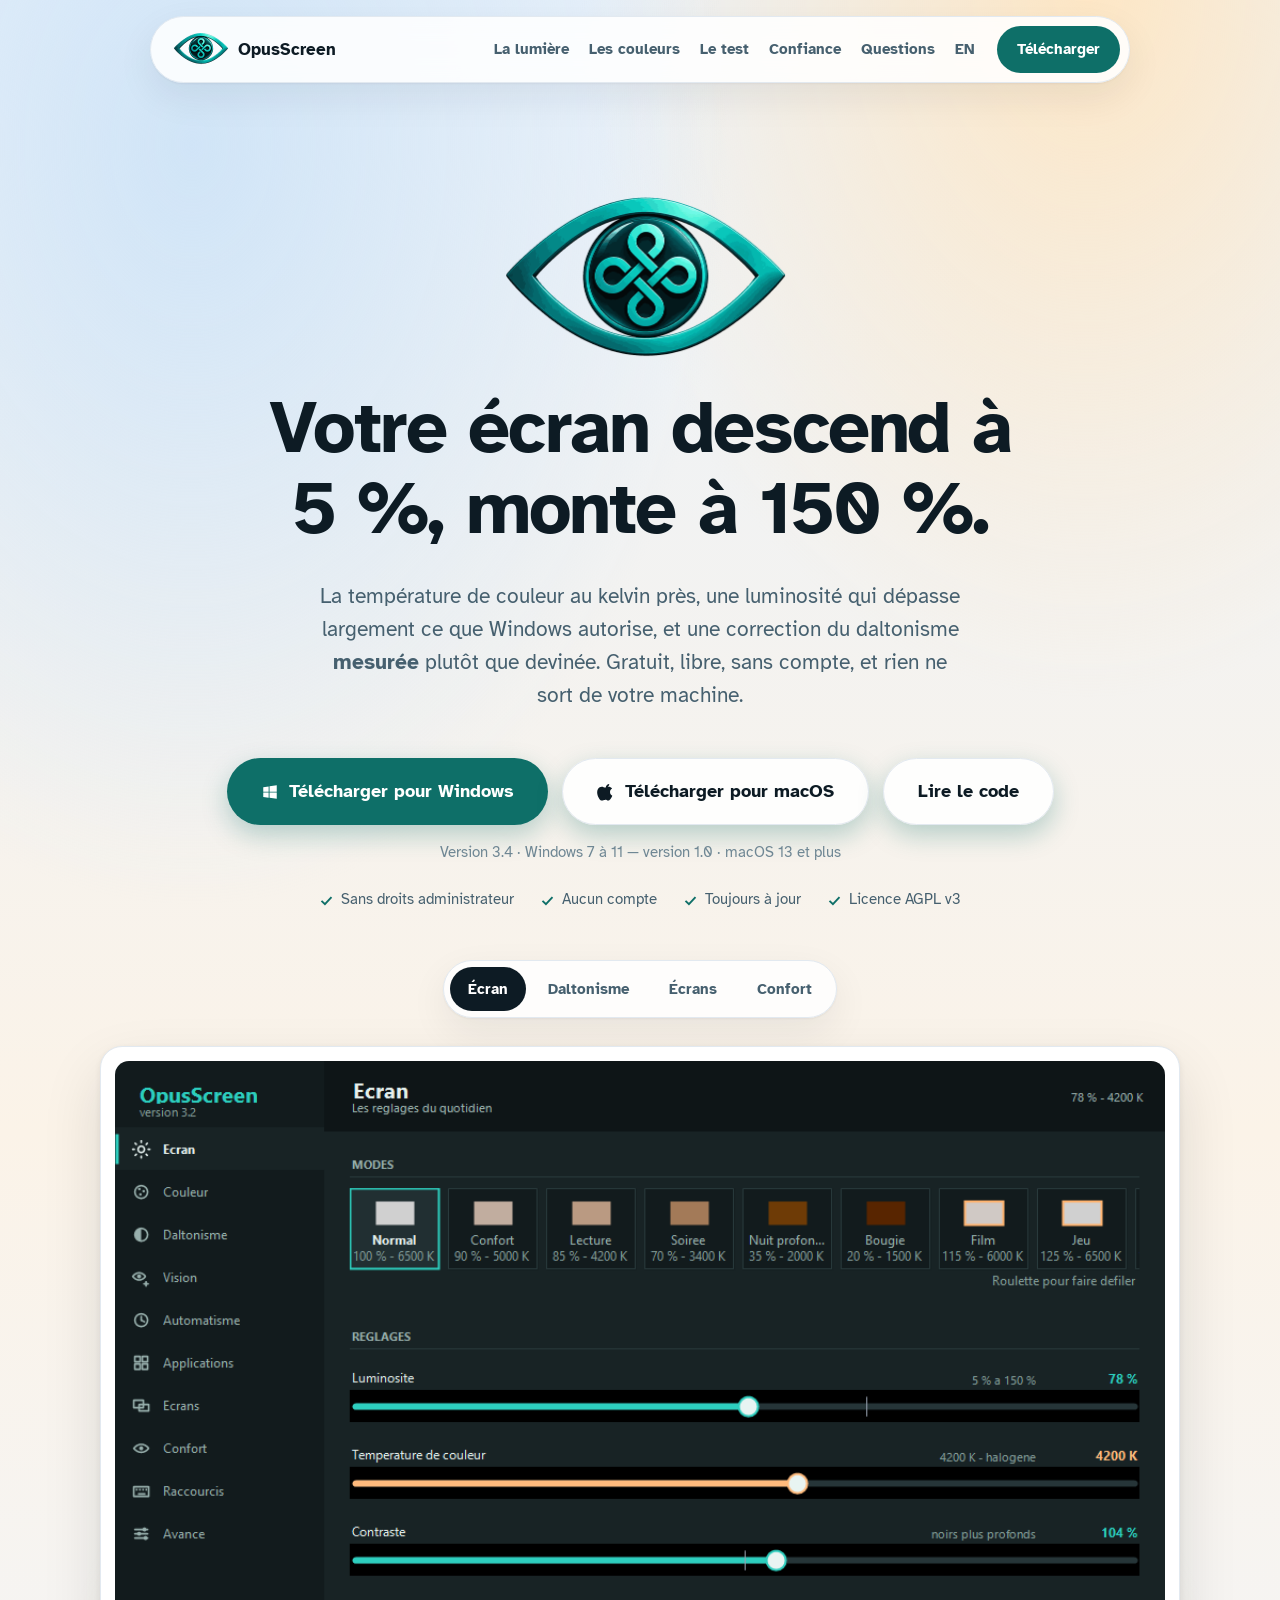
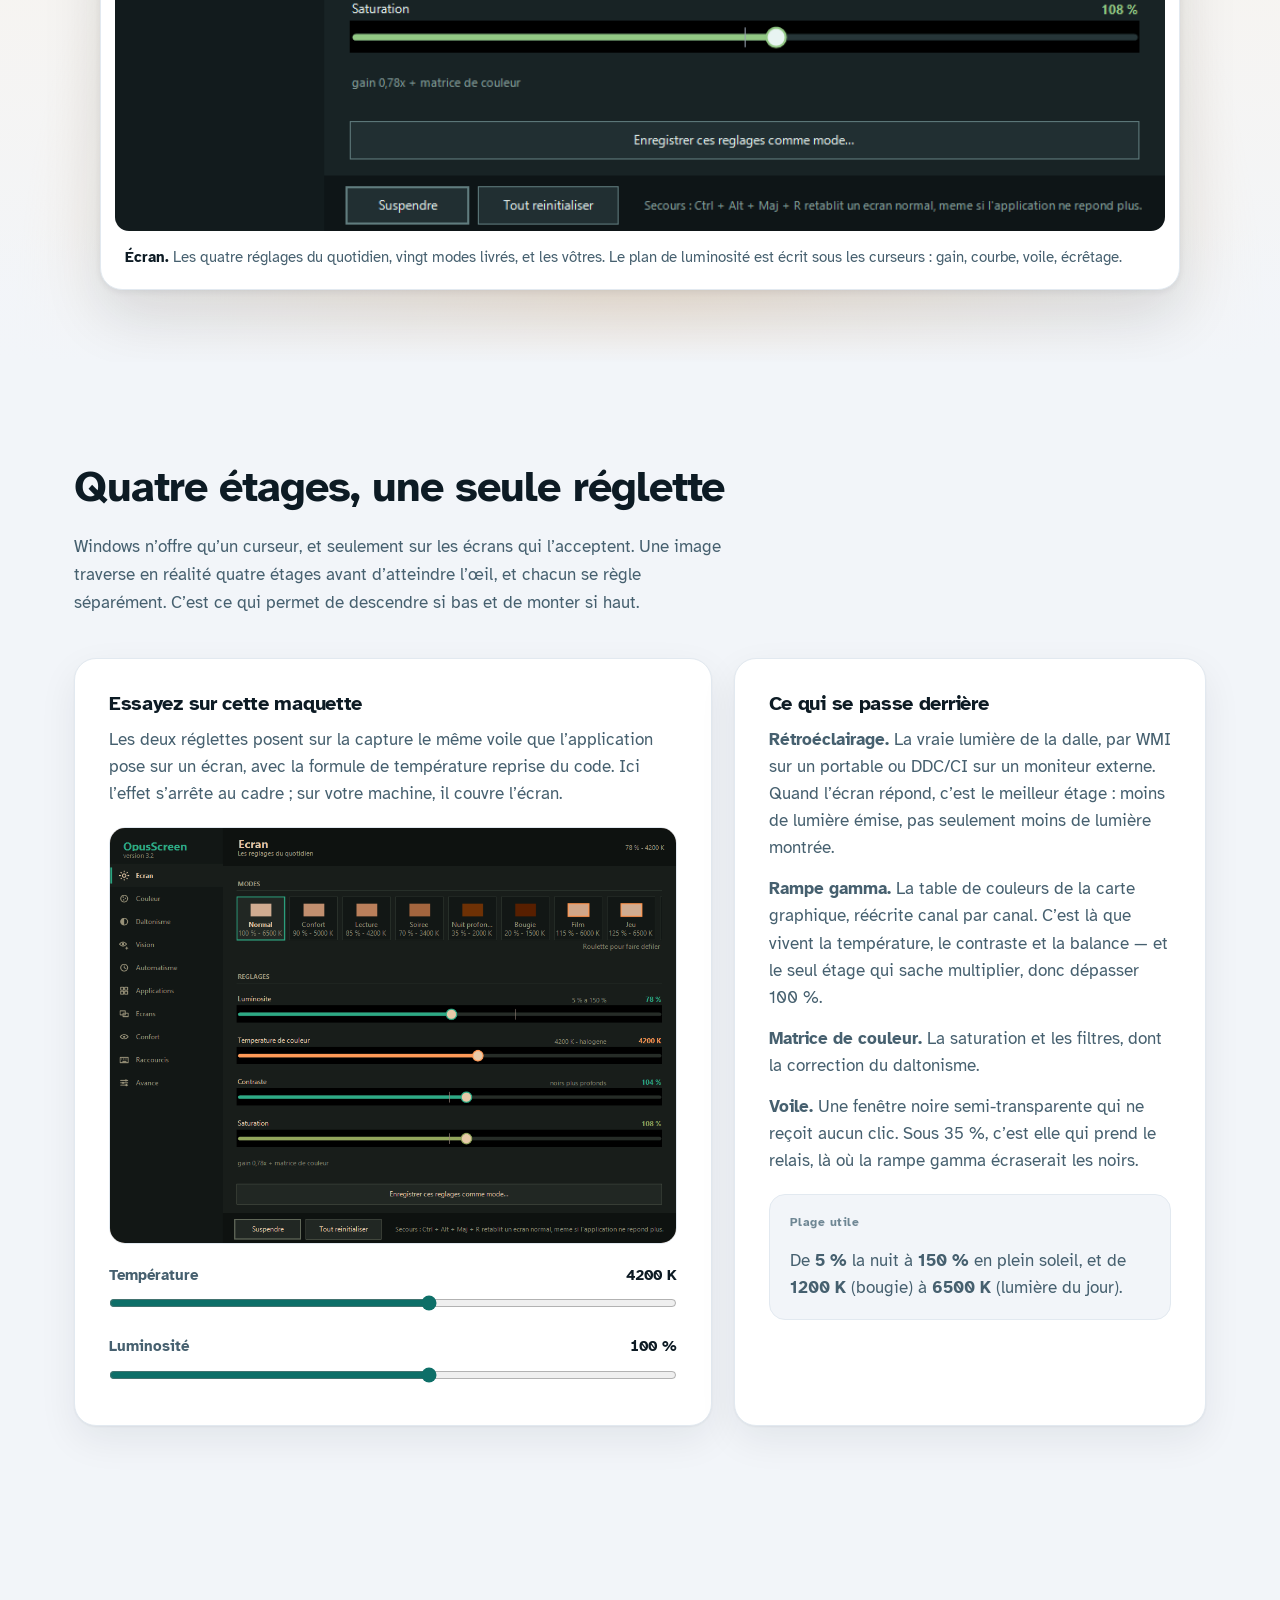
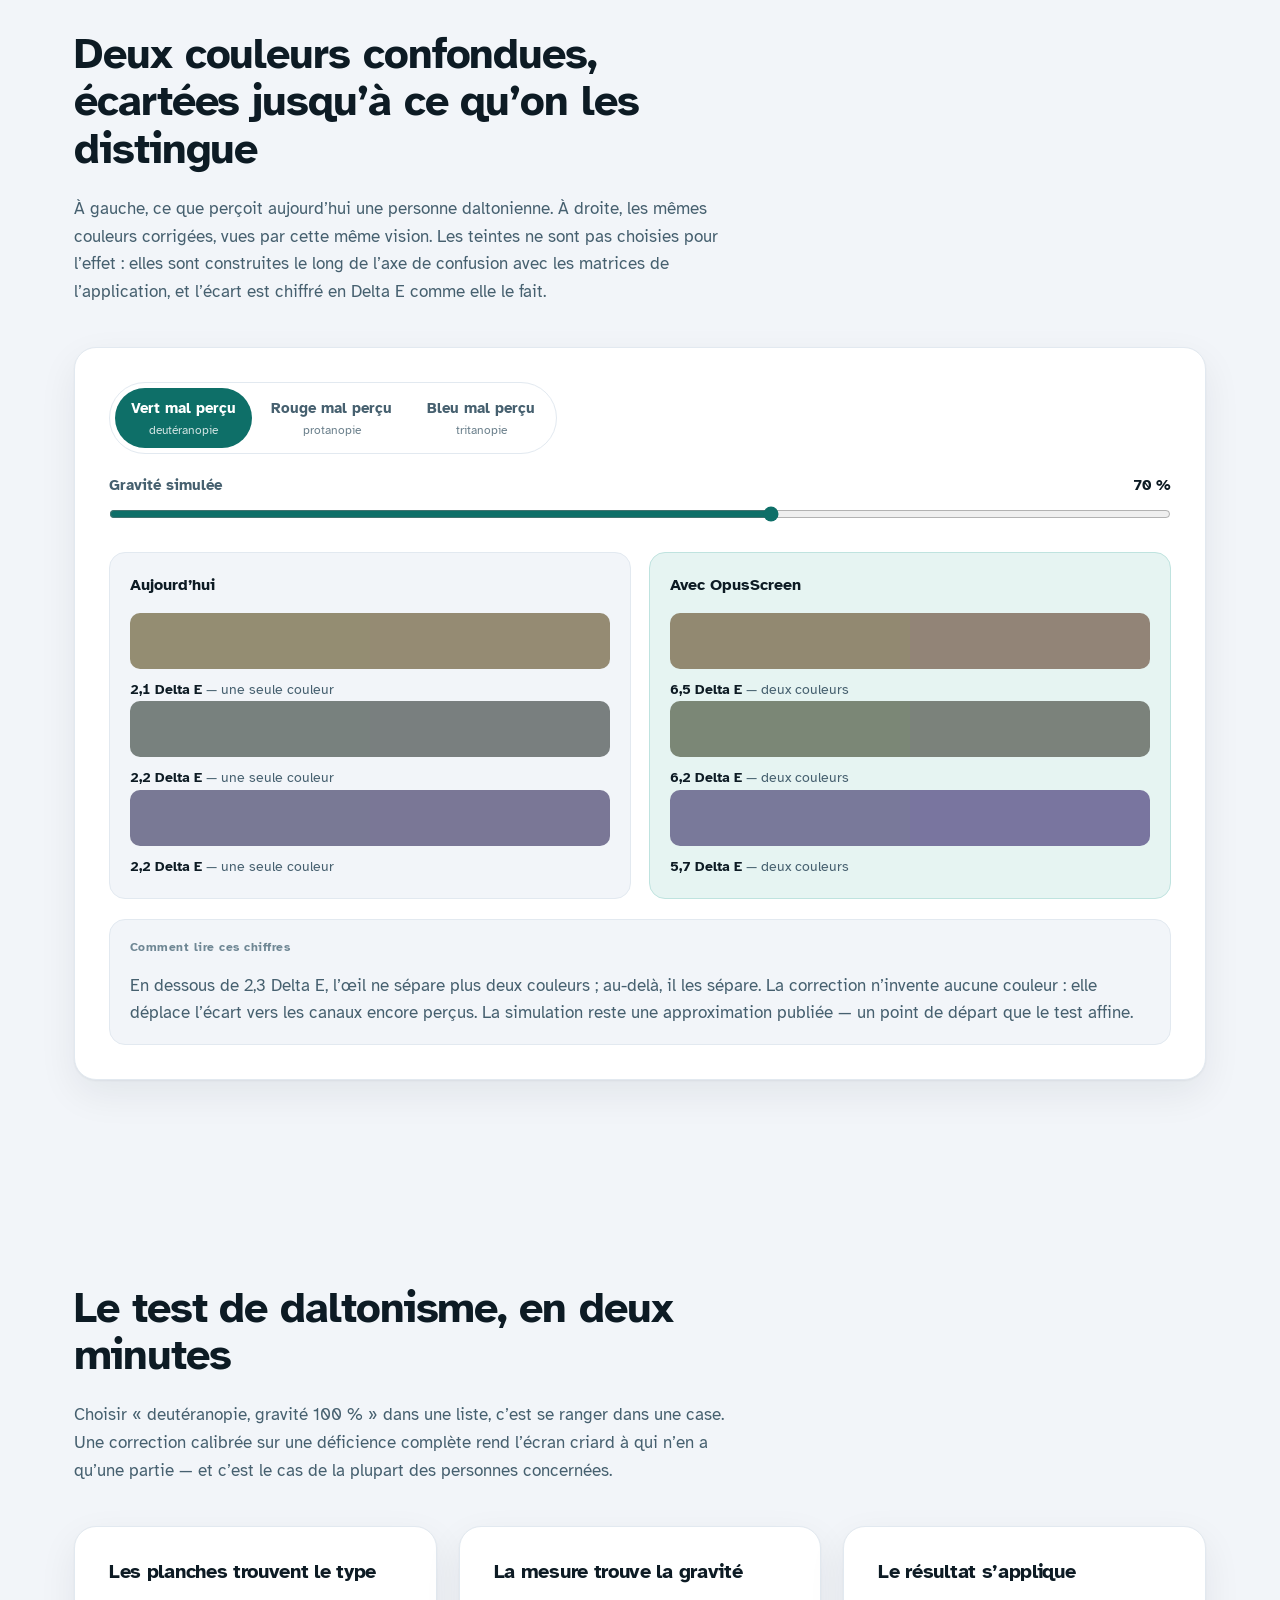
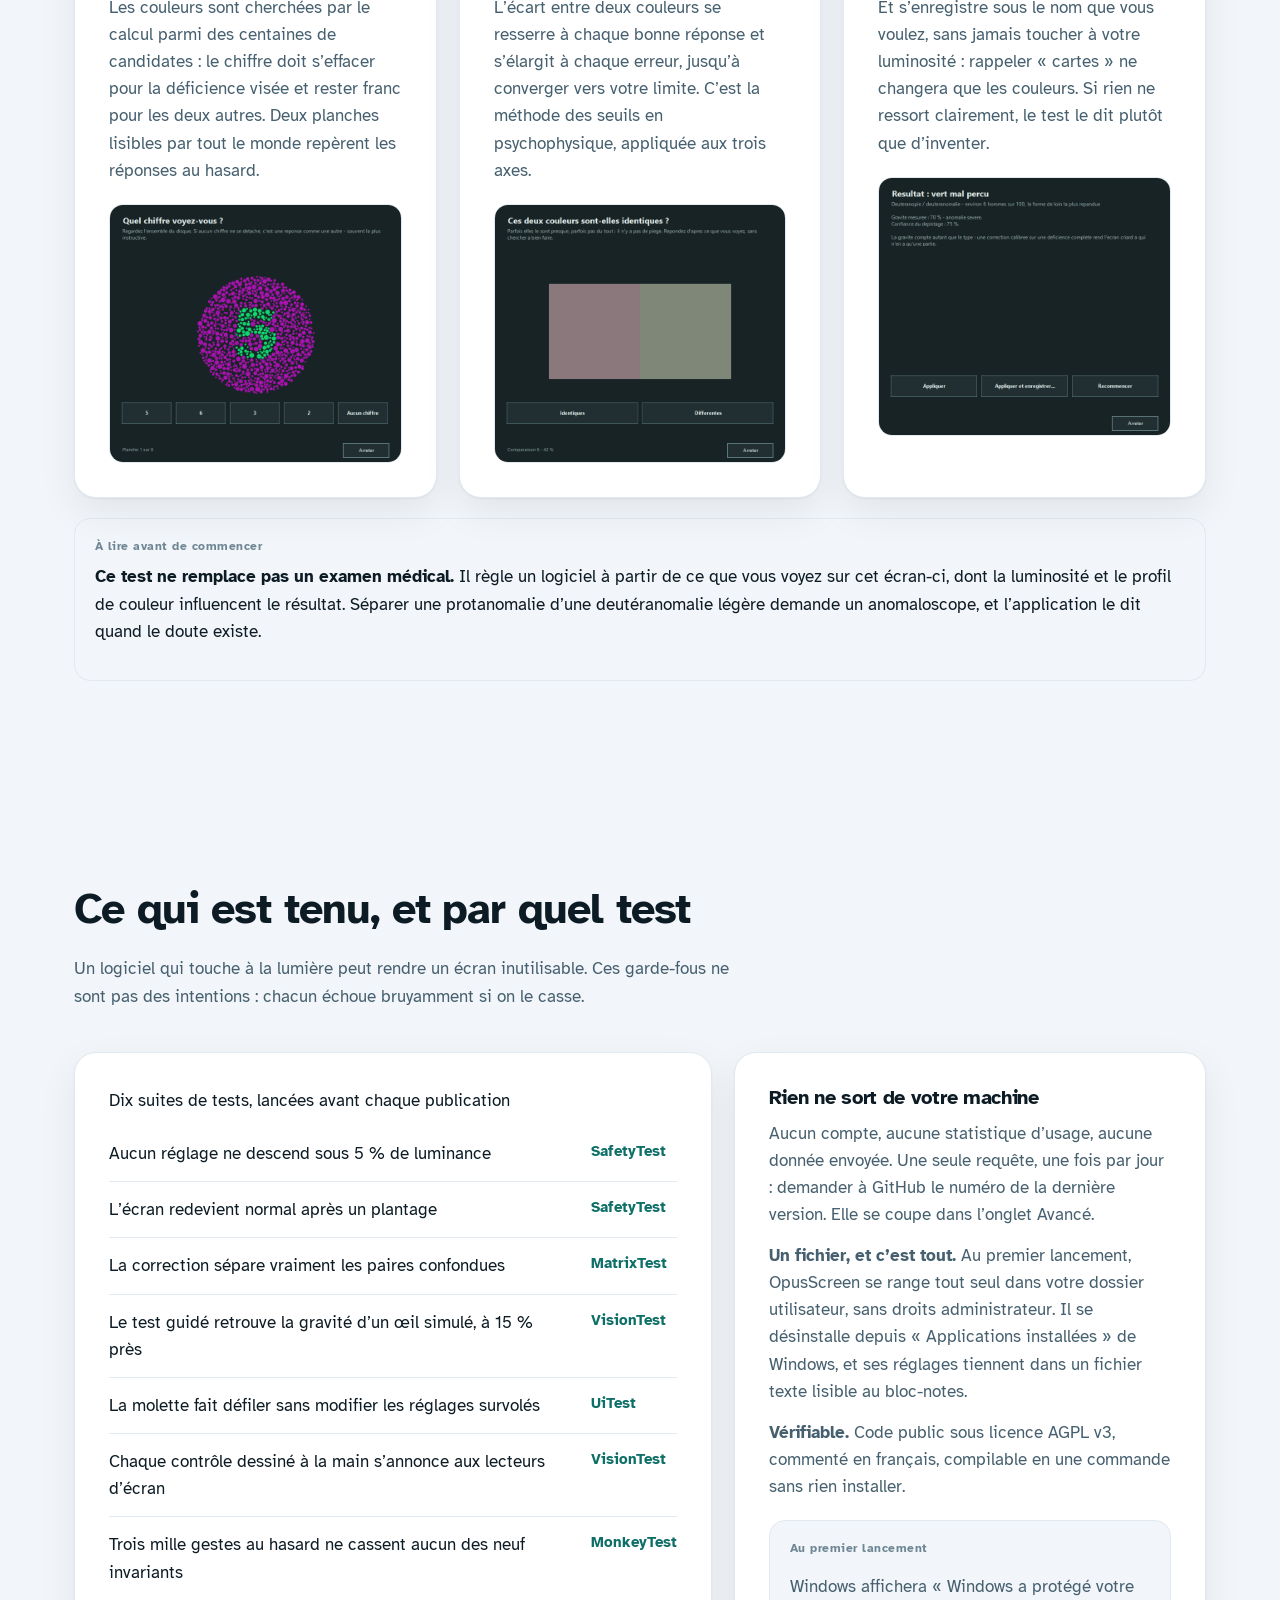
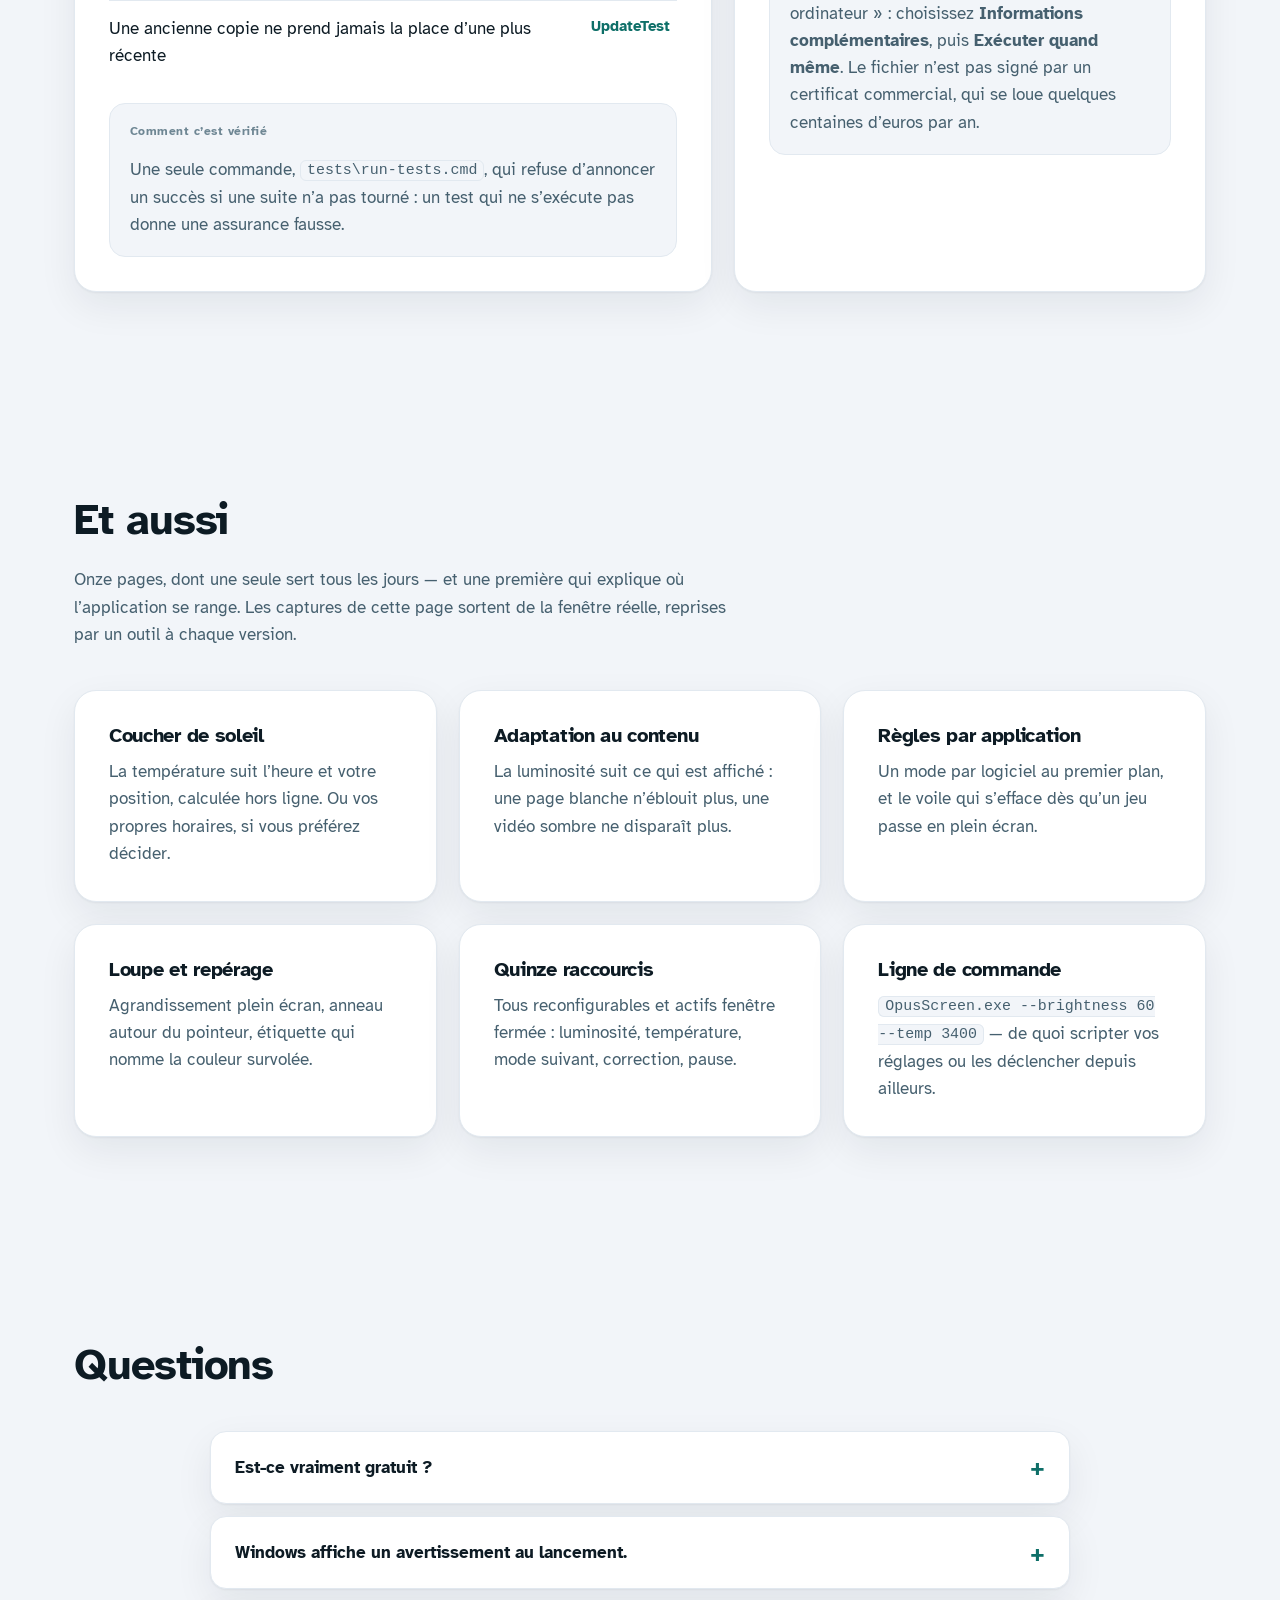
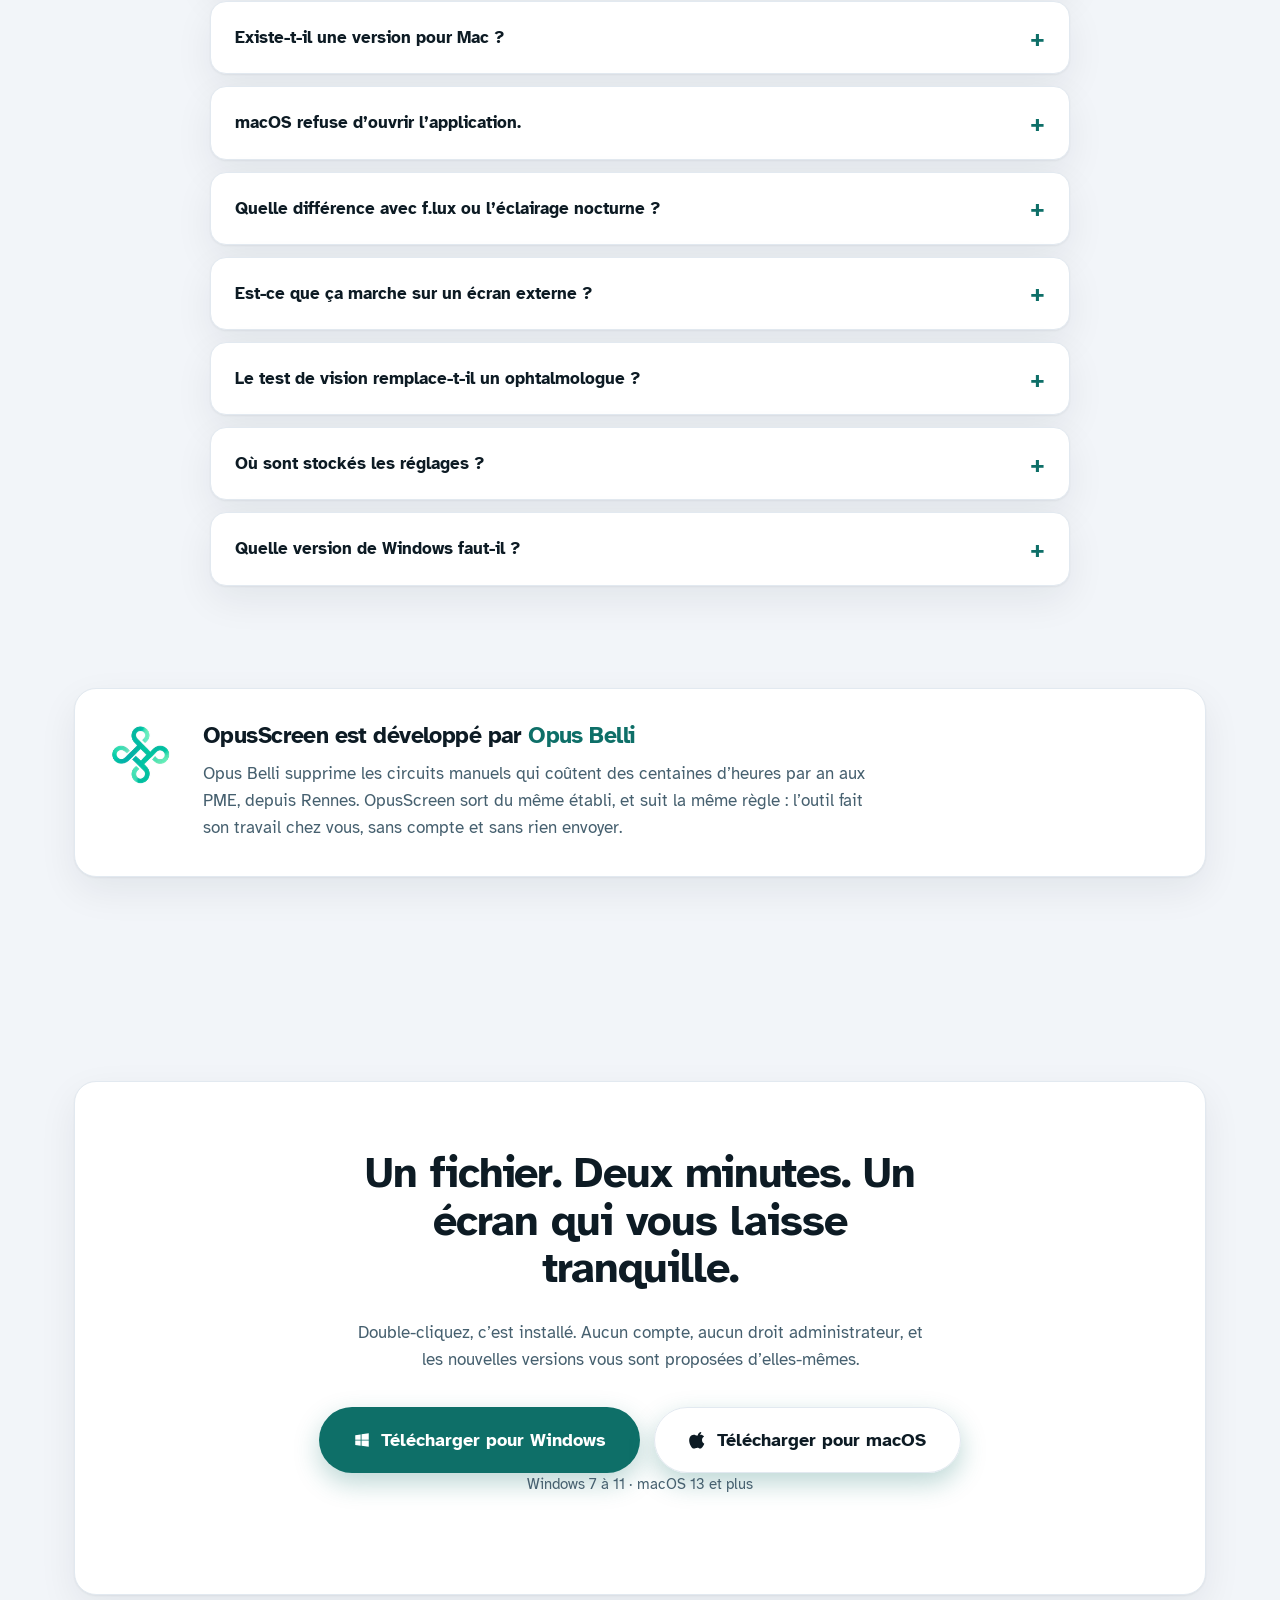
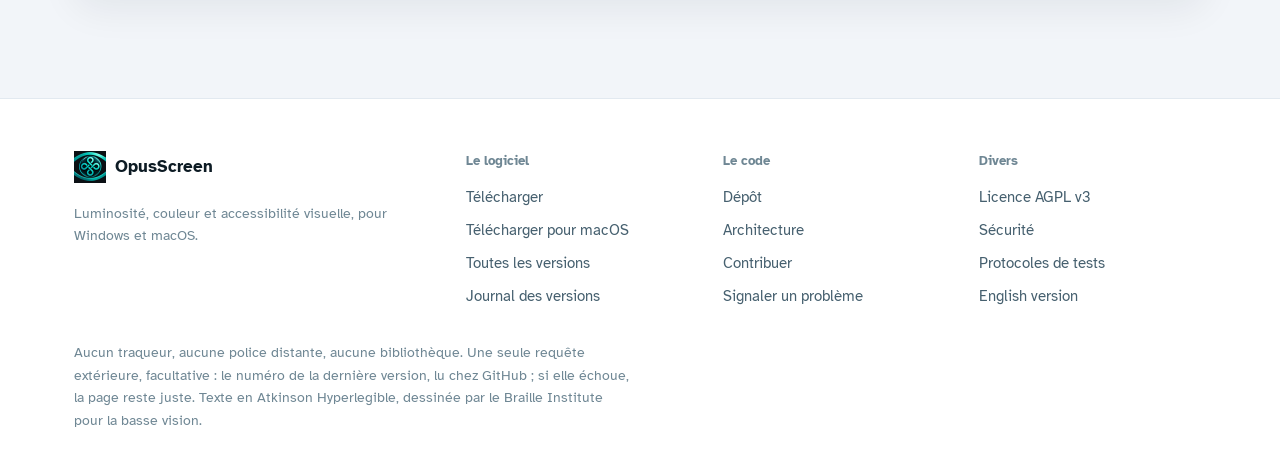
==== commit 9440e23b: "Le site propose aussi la version macOS Deux boutons au lieu d'un, et celui du visiteur passe devant " ====
--- a/index.html
+++ b/index.html
@@ -4,10 +4,10 @@
 <meta charset="utf-8">
 <meta name="viewport" content="width=device-width, initial-scale=1">
 <title>OpusScreen — régler la lumière de votre écran</title>
-<meta name="description" content="Luminosité de 5 à 150 %, température de couleur, correction du daltonisme mesurée par un test guidé. Gratuit, libre, sans compte, rien envoyé. Pour Windows.">
+<meta name="description" content="Luminosité de 5 à 150 %, température de couleur, correction du daltonisme mesurée par un test guidé. Gratuit, libre, sans compte, rien envoyé. Pour Windows et macOS.">
 <link rel="icon" href="img/logo-64.png">
 <meta property="og:title" content="OpusScreen — régler la lumière de votre écran">
-<meta property="og:description" content="Luminosité de 5 à 150 %, température de couleur, daltonisme mesuré plutôt que deviné. Gratuit et libre, pour Windows.">
+<meta property="og:description" content="Luminosité de 5 à 150 %, température de couleur, daltonisme mesuré plutôt que deviné. Gratuit et libre, pour Windows et macOS.">
 <meta property="og:image" content="https://antoinebonpro.github.io/OpusScreen/img/social.png">
 <meta property="og:type" content="website">
 <meta property="og:url" content="https://antoinebonpro.github.io/OpusScreen/">
@@ -15,10 +15,10 @@
 <meta property="og:locale" content="fr_FR">
 <meta property="og:image:width" content="1200">
 <meta property="og:image:height" content="630">
-<meta property="og:image:alt" content="OpusScreen : luminosité, température de couleur et correction du daltonisme pour Windows.">
+<meta property="og:image:alt" content="OpusScreen : luminosité, température de couleur et correction du daltonisme, pour Windows et macOS.">
 <meta name="twitter:card" content="summary_large_image">
 <meta name="twitter:title" content="OpusScreen — régler la lumière de votre écran">
-<meta name="twitter:description" content="Luminosité de 5 à 150 %, température de couleur, correction du daltonisme mesurée par un test guidé. Gratuit et libre, pour Windows.">
+<meta name="twitter:description" content="Luminosité de 5 à 150 %, température de couleur, correction du daltonisme mesurée par un test guidé. Gratuit et libre, pour Windows et macOS.">
 <meta name="twitter:image" content="https://antoinebonpro.github.io/OpusScreen/img/social.png">
 <link rel="canonical" href="https://antoinebonpro.github.io/OpusScreen/">
 <link rel="alternate" hreflang="fr" href="https://antoinebonpro.github.io/OpusScreen/">
@@ -44,7 +44,7 @@
       <a href="#questions">Questions</a>
       <a href="en/" hreflang="en" lang="en">EN</a>
     </nav>
-    <a class="bouton" href="https://github.com/antoinebonpro/OpusScreen/releases/latest/download/OpusScreen.exe">Télécharger</a>
+    <a class="bouton" id="dl-barre" href="https://github.com/antoinebonpro/OpusScreen/releases/latest/download/OpusScreen.exe">Télécharger</a>
   </div>
 </header>
 
@@ -61,13 +61,17 @@
   </p>
 
   <div class="appels">
-    <a class="bouton grand" href="https://github.com/antoinebonpro/OpusScreen/releases/latest/download/OpusScreen.exe">
+    <a class="bouton grand" id="dl-win" href="https://github.com/antoinebonpro/OpusScreen/releases/latest/download/OpusScreen.exe">
       <svg width="18" height="18" viewBox="0 0 24 24" aria-hidden="true" fill="currentColor"><path d="M3 5.5 10.2 4.5v7H3v-6zM11.4 4.3 21 3v8.5h-9.6v-7.2zM3 12.5h7.2v7L3 18.5v-6zM11.4 12.5H21V21l-9.6-1.3v-7.2z"/></svg>
       Télécharger pour Windows
     </a>
+    <a class="bouton clair grand" id="dl-mac" href="https://github.com/antoinebonpro/OpusScreen/releases/download/mac-v1.0.0/OpusScreen-mac.zip">
+      <svg width="18" height="18" viewBox="0 0 24 24" aria-hidden="true" fill="currentColor"><path d="M16.37 1.43c0 1.14-.42 2.2-1.25 3.02-.98.98-2.13 1.55-3.35 1.45-.05-1.1.42-2.27 1.2-3.05.82-.9 2.15-1.35 3.4-1.42zM20.4 17.02c-.55 1.27-.82 1.84-1.53 2.96-.99 1.56-2.39 3.5-4.12 3.51-1.54.02-1.93-1-4.02-.99-2.09.01-2.52 1.01-4.06.99-1.73-.01-3.05-1.76-4.04-3.32C-.15 15.8-.45 10.65 1.3 7.93c1.24-1.93 3.2-3.06 5.04-3.06 1.87 0 3.05 1.03 4.6 1.03 1.5 0 2.42-1.03 4.59-1.03 1.64 0 3.37.89 4.61 2.43-4.05 2.22-3.39 8.01.26 9.72z"/></svg>
+      Télécharger pour macOS
+    </a>
     <a class="bouton clair grand" href="https://github.com/antoinebonpro/OpusScreen">Lire le code</a>
   </div>
-  <p class="sous-bouton" id="release-meta">Version 3.4 · un seul fichier · Windows 7 à 11</p>
+  <p class="sous-bouton" id="release-meta">Version 3.4 · Windows 7 à 11 — version 1.0 · macOS 13 et plus</p>
 
   <ul class="rassurance">
     <li><svg width="15" height="15" viewBox="0 0 24 24" fill="none" stroke="currentColor" stroke-width="3" aria-hidden="true"><path d="M4 12.5 9.5 18 20 6.5"/></svg> Sans droits administrateur</li>
@@ -295,6 +299,14 @@
         <p>Le fichier n’est pas signé par un certificat commercial, qui se loue quelques centaines d’euros par an. SmartScreen annonce « Windows a protégé votre ordinateur » : choisissez <em>Informations complémentaires</em>, puis <em>Exécuter quand même</em>. Le dépôt se compile aussi en une commande, si vous préférez ne pas faire confiance à un binaire.</p>
       </details>
       <details>
+        <summary>Existe-t-il une version pour Mac ?</summary>
+        <p>Oui, depuis la version 1.0 : un portage intégral, fonction par fonction, écrit sur les API de macOS. macOS 13 (Ventura) ou plus récent, Apple Silicon comme Intel. Deux différences, dites plutôt que masquées : la saturation, les filtres de daltonisme et la loupe demandent l’autorisation « Enregistrement de l’écran » — sans elle, la luminosité et la température fonctionnent quand même ; et le pointeur n’est pas recoloré, car macOS le dessine au-dessus de toutes les fenêtres. En échange, la matrice de couleur s’y règle écran par écran, ce que Windows ne permet pas. Le fichier de réglages est le même des deux côtés : une configuration exportée depuis un PC s’importe sur le Mac telle quelle.</p>
+      </details>
+      <details>
+        <summary>macOS refuse d’ouvrir l’application.</summary>
+        <p>Pour la même raison que SmartScreen côté Windows : le paquet n’est pas signé par un certificat Apple, qui se loue quatre-vingt-dix-neuf euros par an. Faites un clic droit sur OpusScreen, choisissez Ouvrir, puis Ouvrir dans la boîte qui suit. Une seule fois.</p>
+      </details>
+      <details>
         <summary>Quelle différence avec f.lux ou l’éclairage nocturne ?</summary>
         <p>La température de couleur est le point commun. Au-delà : la luminosité va de 5 à 150 %, chaque écran se règle séparément, et la partie daltonisme — correction réglable et test de mesure — n’existe nulle part ailleurs gratuitement.</p>
       </details>
@@ -338,12 +350,16 @@
       <h2>Un fichier. Deux minutes. Un écran qui vous laisse tranquille.</h2>
       <p>Double-cliquez, c’est installé. Aucun compte, aucun droit administrateur, et les nouvelles versions vous sont proposées d’elles-mêmes.</p>
       <div class="appels">
-        <a class="bouton grand" href="https://github.com/antoinebonpro/OpusScreen/releases/latest/download/OpusScreen.exe">
+        <a class="bouton grand" id="dl-win-2" href="https://github.com/antoinebonpro/OpusScreen/releases/latest/download/OpusScreen.exe">
           <svg width="18" height="18" viewBox="0 0 24 24" aria-hidden="true" fill="currentColor"><path d="M3 5.5 10.2 4.5v7H3v-6zM11.4 4.3 21 3v8.5h-9.6v-7.2zM3 12.5h7.2v7L3 18.5v-6zM11.4 12.5H21V21l-9.6-1.3v-7.2z"/></svg>
-          Télécharger OpusScreen
+          Télécharger pour Windows
         </a>
-      </div>
-      <p class="sous-bouton" id="release-meta-2">Version 3.4 · pour Windows</p>
+        <a class="bouton clair grand" id="dl-mac-2" href="https://github.com/antoinebonpro/OpusScreen/releases/download/mac-v1.0.0/OpusScreen-mac.zip">
+          <svg width="18" height="18" viewBox="0 0 24 24" aria-hidden="true" fill="currentColor"><path d="M16.37 1.43c0 1.14-.42 2.2-1.25 3.02-.98.98-2.13 1.55-3.35 1.45-.05-1.1.42-2.27 1.2-3.05.82-.9 2.15-1.35 3.4-1.42zM20.4 17.02c-.55 1.27-.82 1.84-1.53 2.96-.99 1.56-2.39 3.5-4.12 3.51-1.54.02-1.93-1-4.02-.99-2.09.01-2.52 1.01-4.06.99-1.73-.01-3.05-1.76-4.04-3.32C-.15 15.8-.45 10.65 1.3 7.93c1.24-1.93 3.2-3.06 5.04-3.06 1.87 0 3.05 1.03 4.6 1.03 1.5 0 2.42-1.03 4.59-1.03 1.64 0 3.37.89 4.61 2.43-4.05 2.22-3.39 8.01.26 9.72z"/></svg>
+          Télécharger pour macOS
+        </a>
+      </div>
+      <p class="sous-bouton" id="release-meta-2">Windows 7 à 11 · macOS 13 et plus</p>
     </div>
   </div>
 </section>
@@ -355,11 +371,12 @@
     <div class="pied">
       <div>
         <a class="marque" href="./"><img src="img/logo-64.png" alt="" width="28" height="28"><span>OpusScreen</span></a>
-        <p class="pied-note" style="margin-top:12px">Luminosité, couleur et accessibilité visuelle, pour Windows.</p>
+        <p class="pied-note" style="margin-top:12px">Luminosité, couleur et accessibilité visuelle, pour Windows et macOS.</p>
       </div>
       <nav aria-label="Le logiciel">
         <h4>Le logiciel</h4>
         <a href="https://github.com/antoinebonpro/OpusScreen/releases/latest/download/OpusScreen.exe">Télécharger</a>
+        <a href="https://github.com/antoinebonpro/OpusScreen/releases/download/mac-v1.0.0/OpusScreen-mac.zip">Télécharger pour macOS</a>
         <a href="https://github.com/antoinebonpro/OpusScreen/releases">Toutes les versions</a>
         <a href="https://github.com/antoinebonpro/OpusScreen/blob/main/CHANGELOG.md">Journal des versions</a>
       </nav>
@@ -394,7 +411,7 @@
  "name": "OpusScreen",
  "applicationCategory": "UtilitiesApplication",
  "applicationSubCategory": "Accessibilité et confort visuel",
- "operatingSystem": "Windows 7, Windows 8, Windows 10, Windows 11",
+ "operatingSystem": "Windows 7, Windows 8, Windows 10, Windows 11, macOS 13, macOS 14, macOS 15",
  "url": "https://antoinebonpro.github.io/OpusScreen/",
  "downloadUrl": "https://github.com/antoinebonpro/OpusScreen/releases/latest/download/OpusScreen.exe",
  "softwareHelp": "https://github.com/antoinebonpro/OpusScreen#readme",
@@ -426,6 +443,22 @@
  "@type": "FAQPage",
  "mainEntity": [
   {
+ "@type": "Question",
+ "name": "Existe-t-il une version pour Mac ?",
+ "acceptedAnswer": {
+  "@type": "Answer",
+  "text": "Oui, depuis la version 1.0 : un portage intégral, fonction par fonction, écrit sur les API de macOS. macOS 13 (Ventura) ou plus récent, Apple Silicon comme Intel. Deux différences, dites plutôt que masquées : la saturation, les filtres de daltonisme et la loupe demandent l’autorisation « Enregistrement de l’écran » — sans elle, la luminosité et la température fonctionnent quand même ; et le pointeur n’est pas recoloré, car macOS le dessine au-dessus de toutes les fenêtres. En échange, la matrice de couleur s’y règle écran par écran, ce que Windows ne permet pas. Le fichier de réglages est le même des deux côtés : une configuration exportée depuis un PC s’importe sur le Mac telle quelle."
+ }
+},
+  {
+ "@type": "Question",
+ "name": "macOS refuse d’ouvrir l’application.",
+ "acceptedAnswer": {
+  "@type": "Answer",
+  "text": "Pour la même raison que SmartScreen côté Windows : le paquet n’est pas signé par un certificat Apple, qui se loue quatre-vingt-dix-neuf euros par an. Faites un clic droit sur OpusScreen, choisissez Ouvrir, puis Ouvrir dans la boîte qui suit. Une seule fois."
+ }
+},
+  {
    "@type": "Question",
    "name": "Est-ce vraiment gratuit ?",
    "acceptedAnswer": {
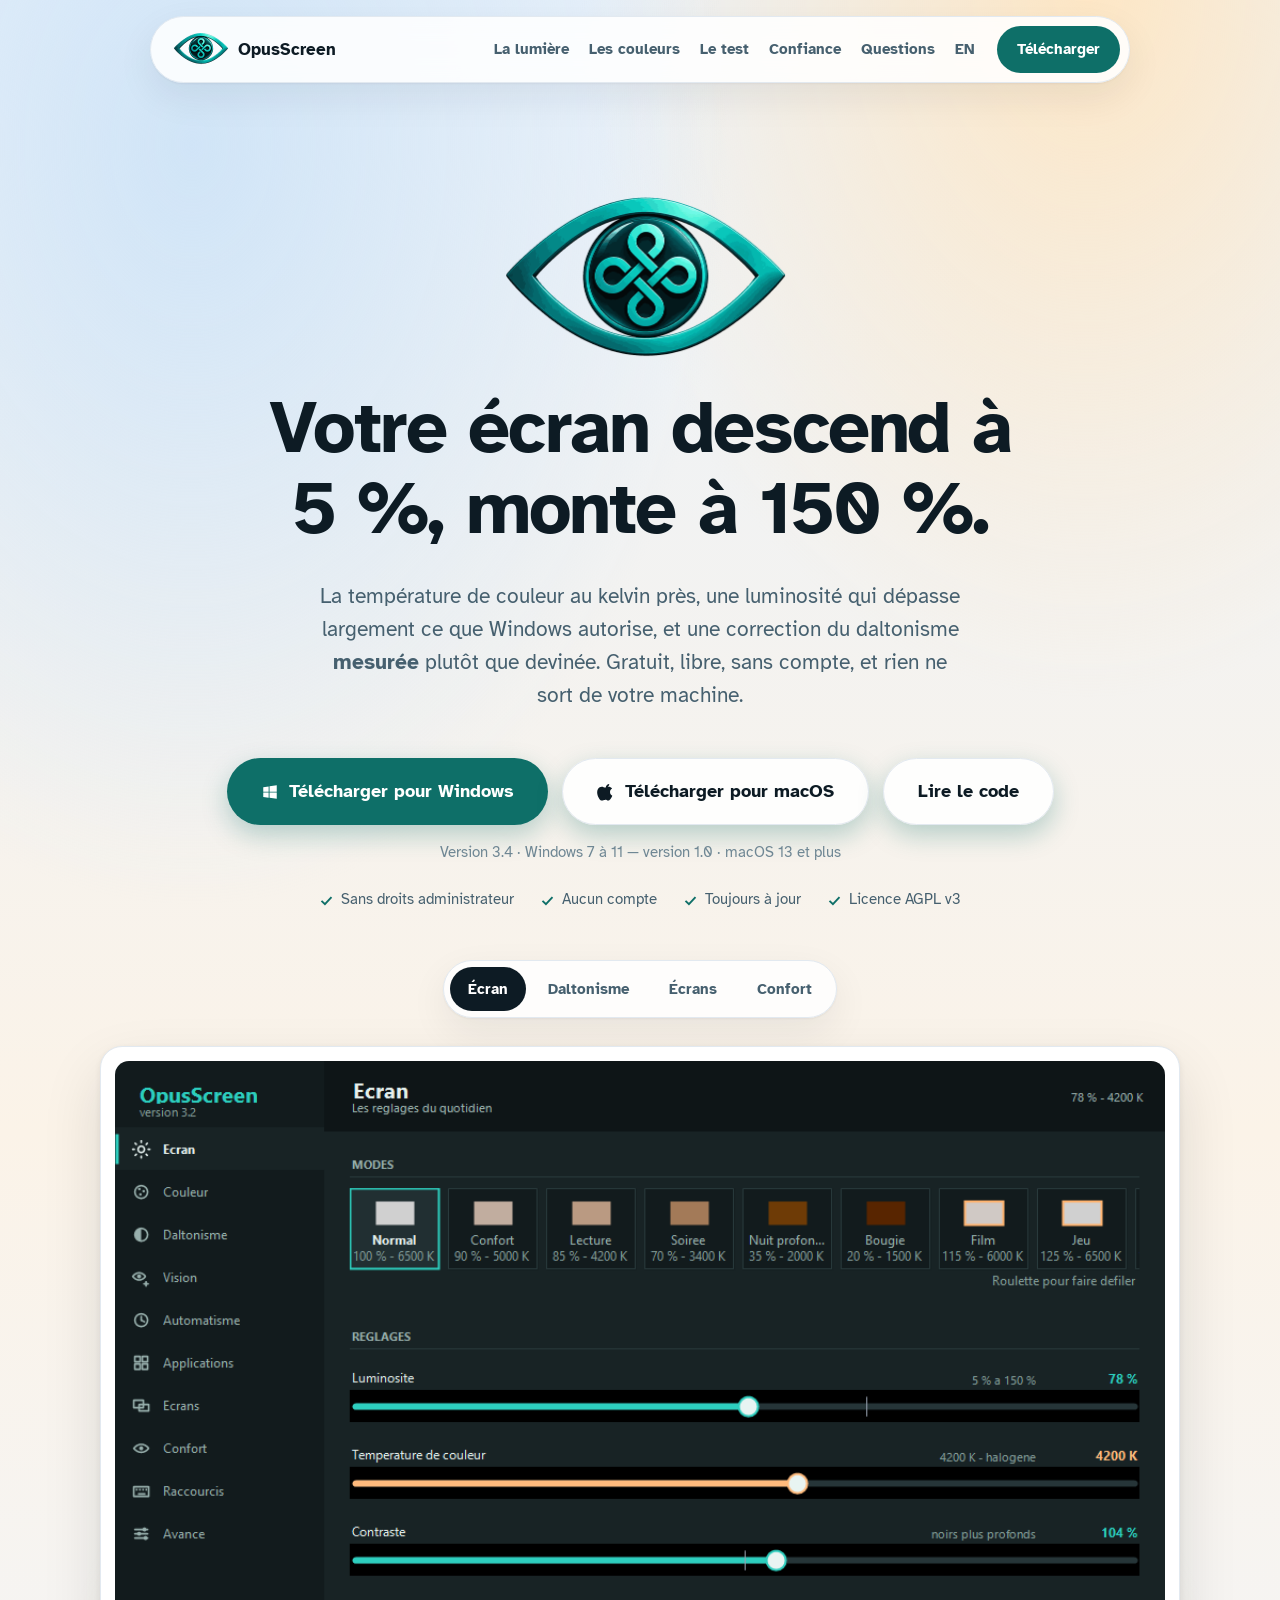
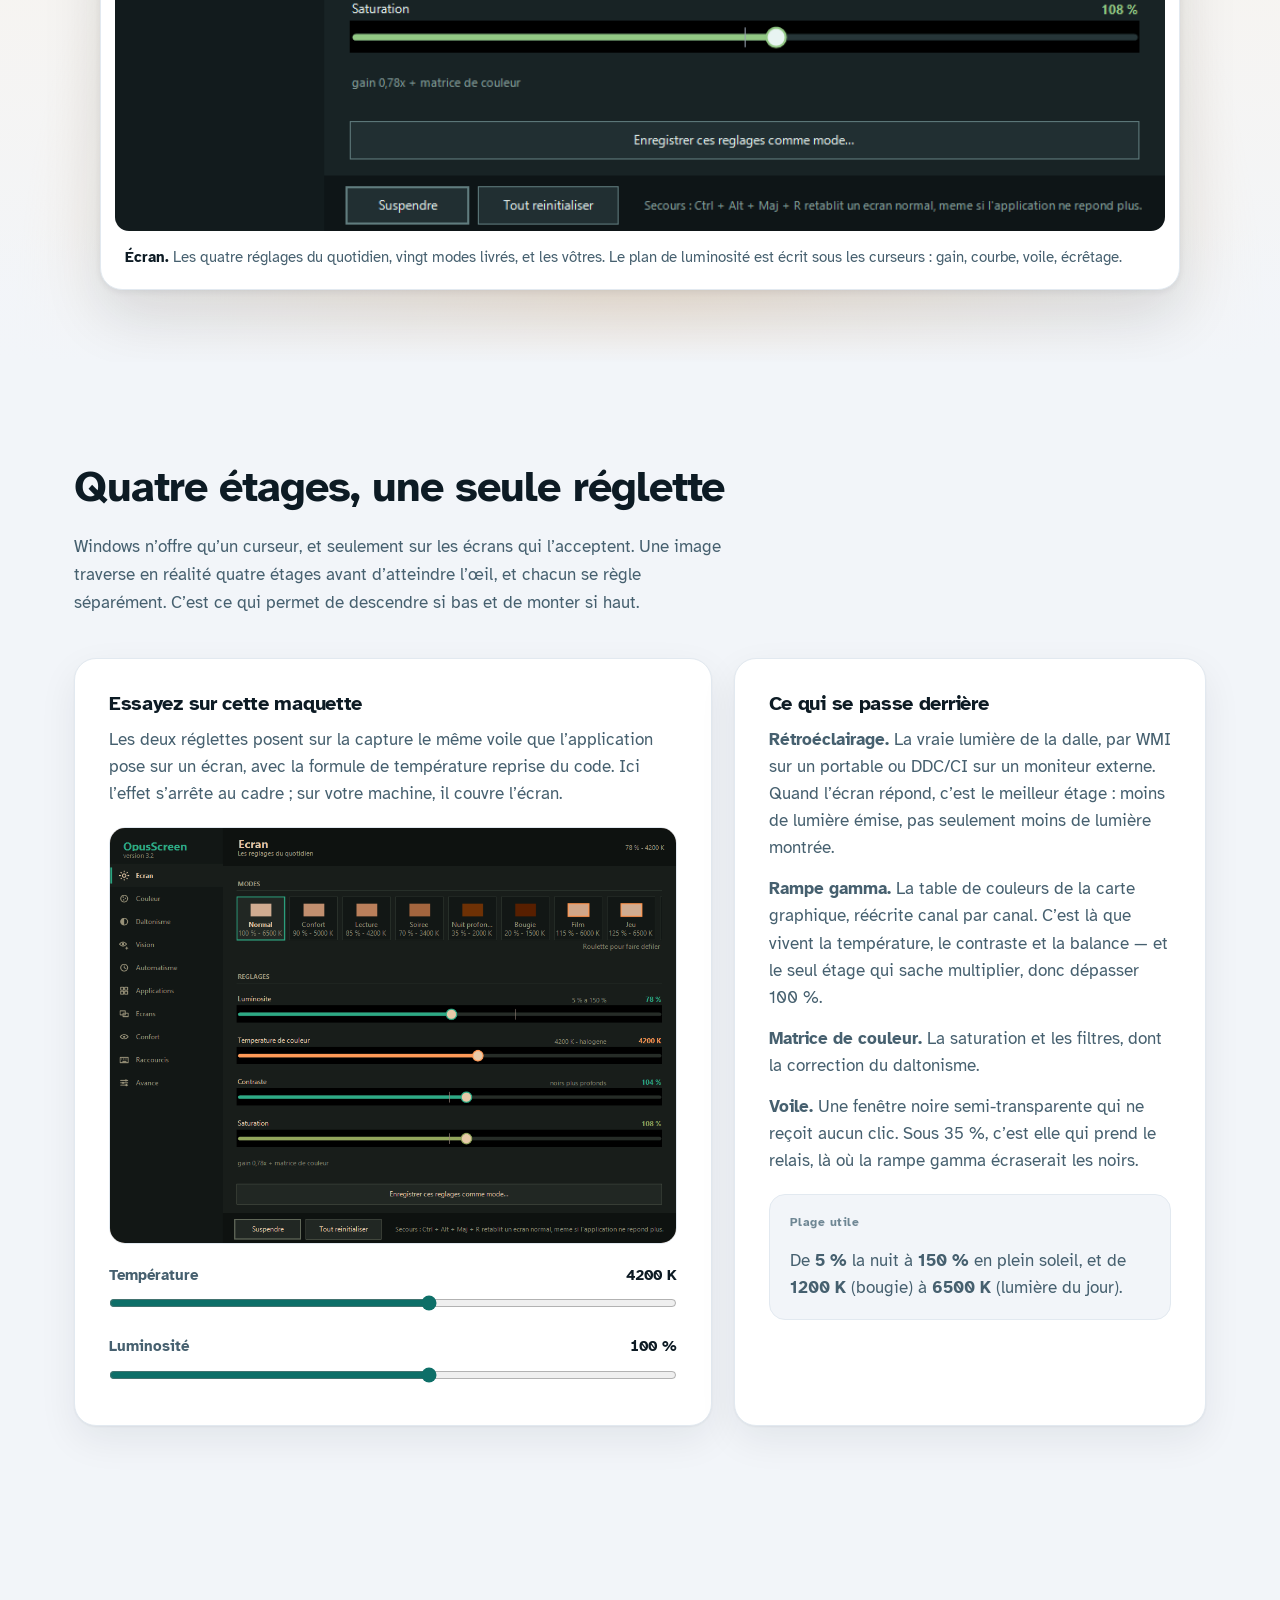
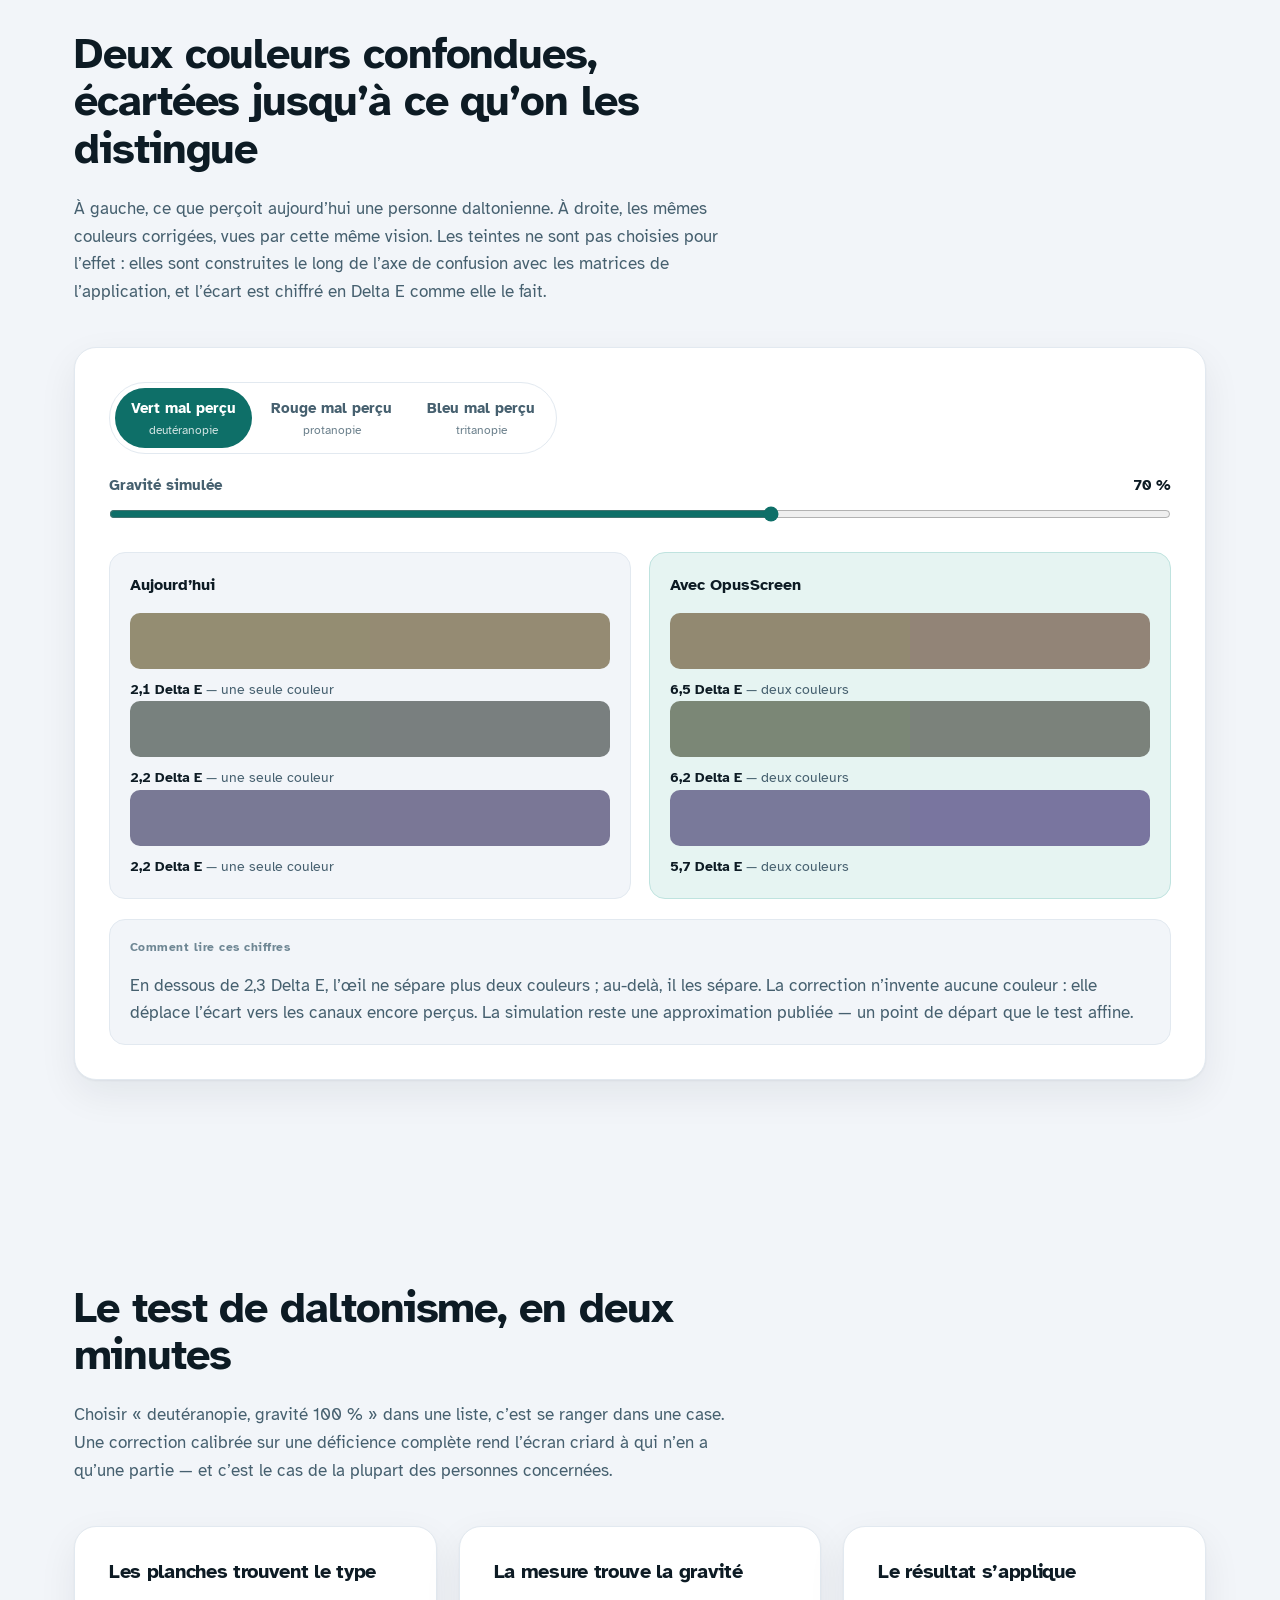
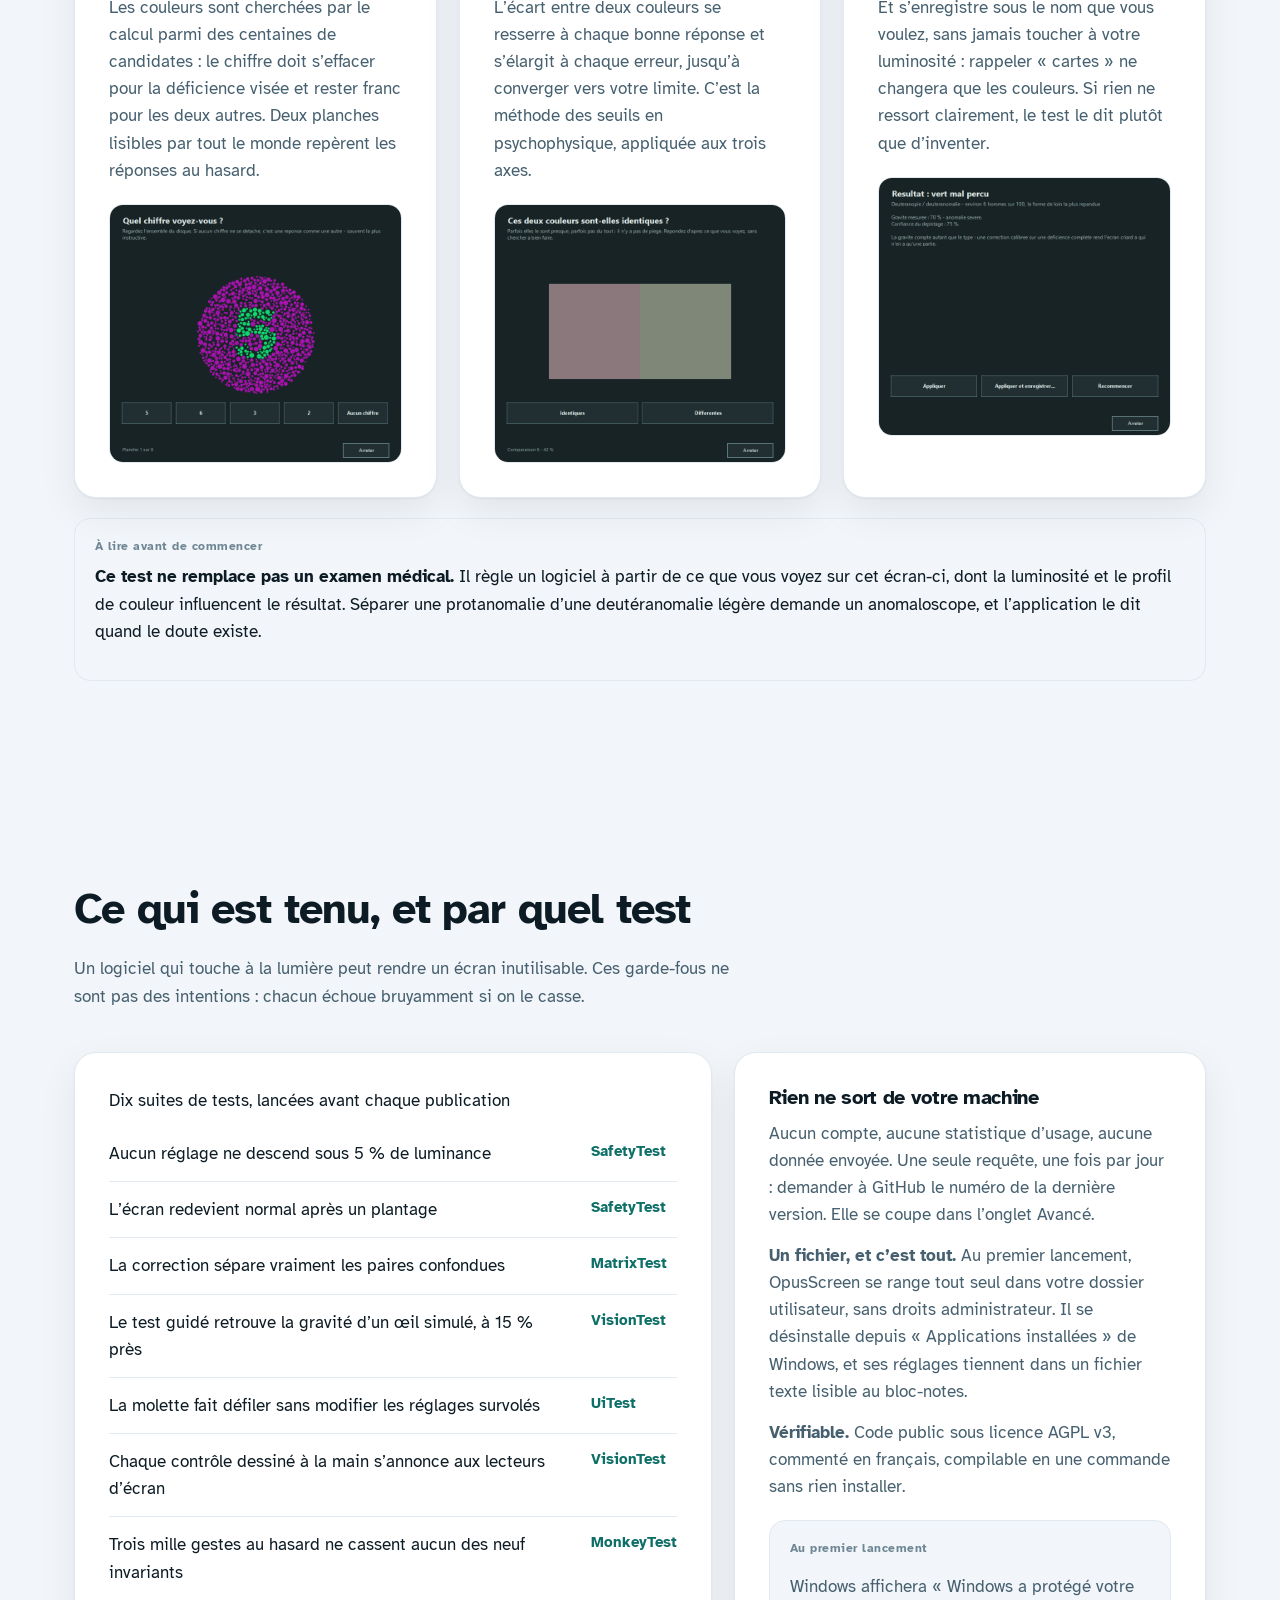
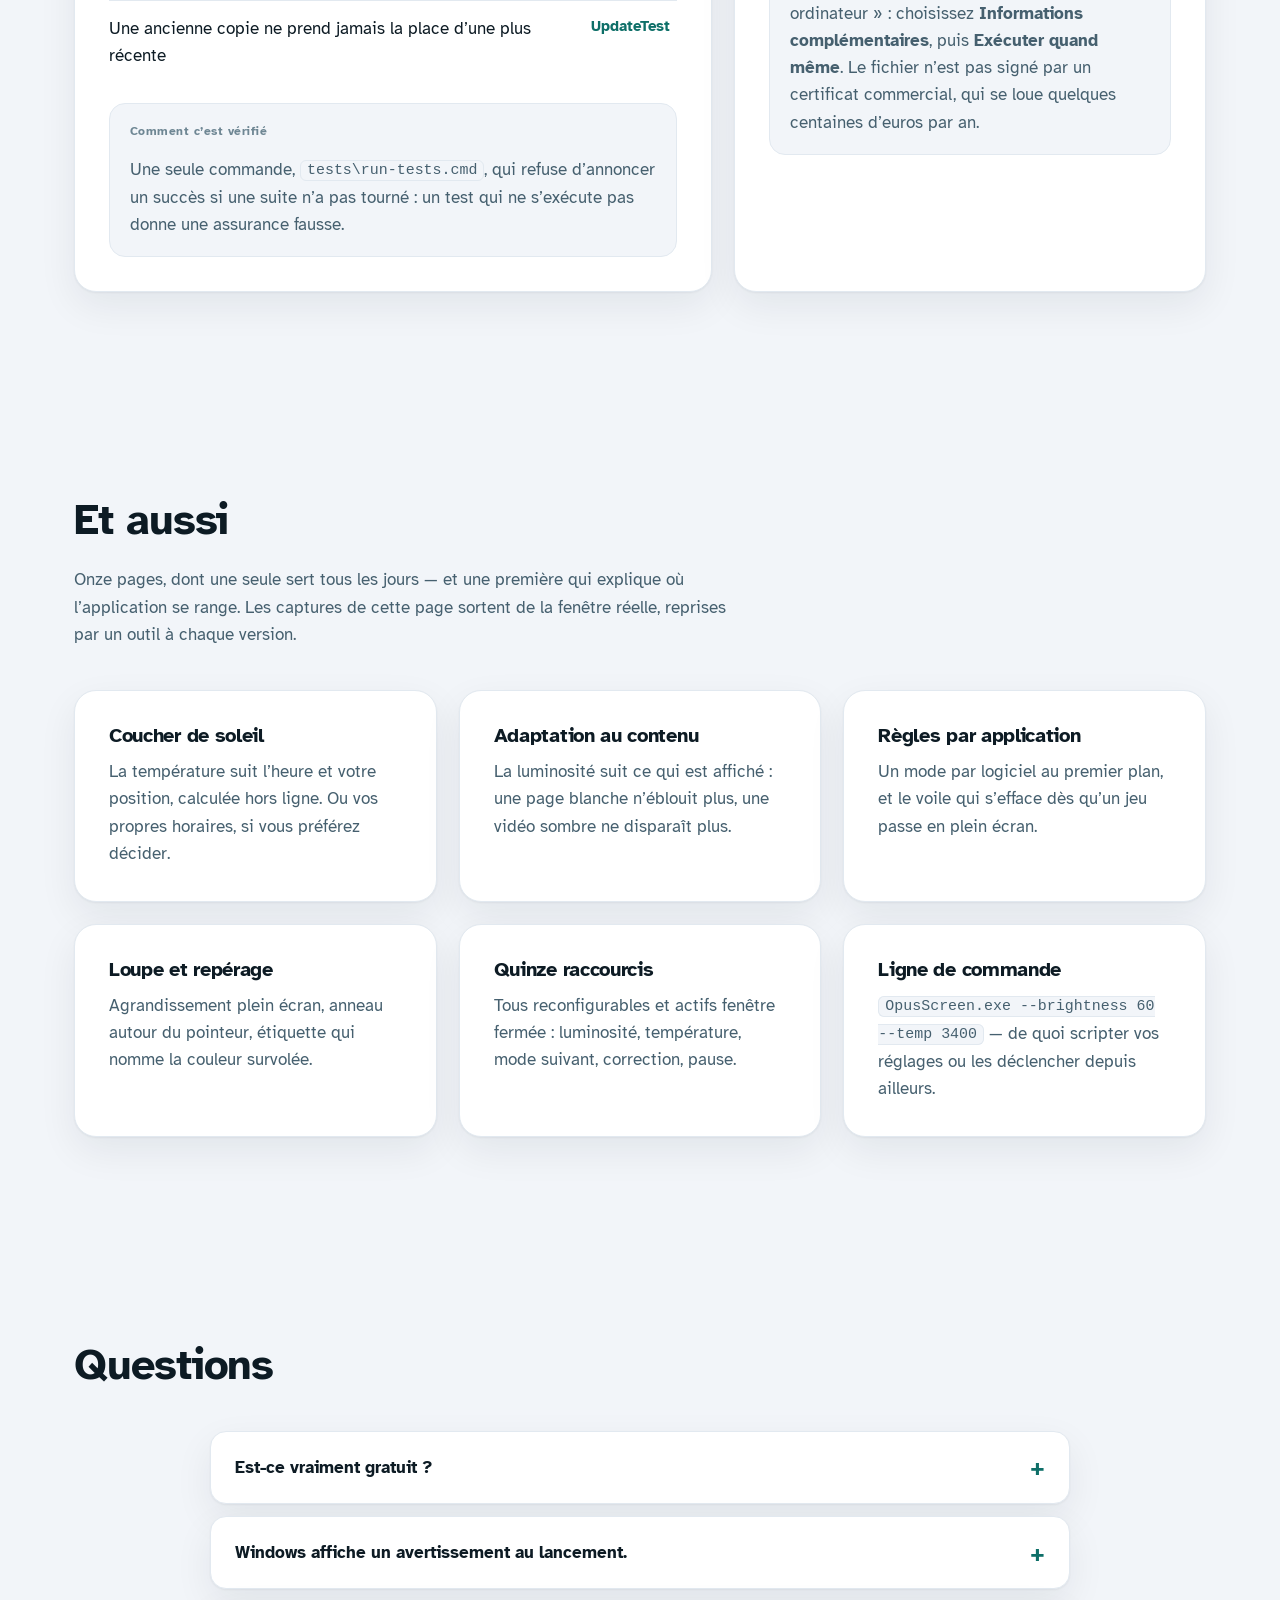
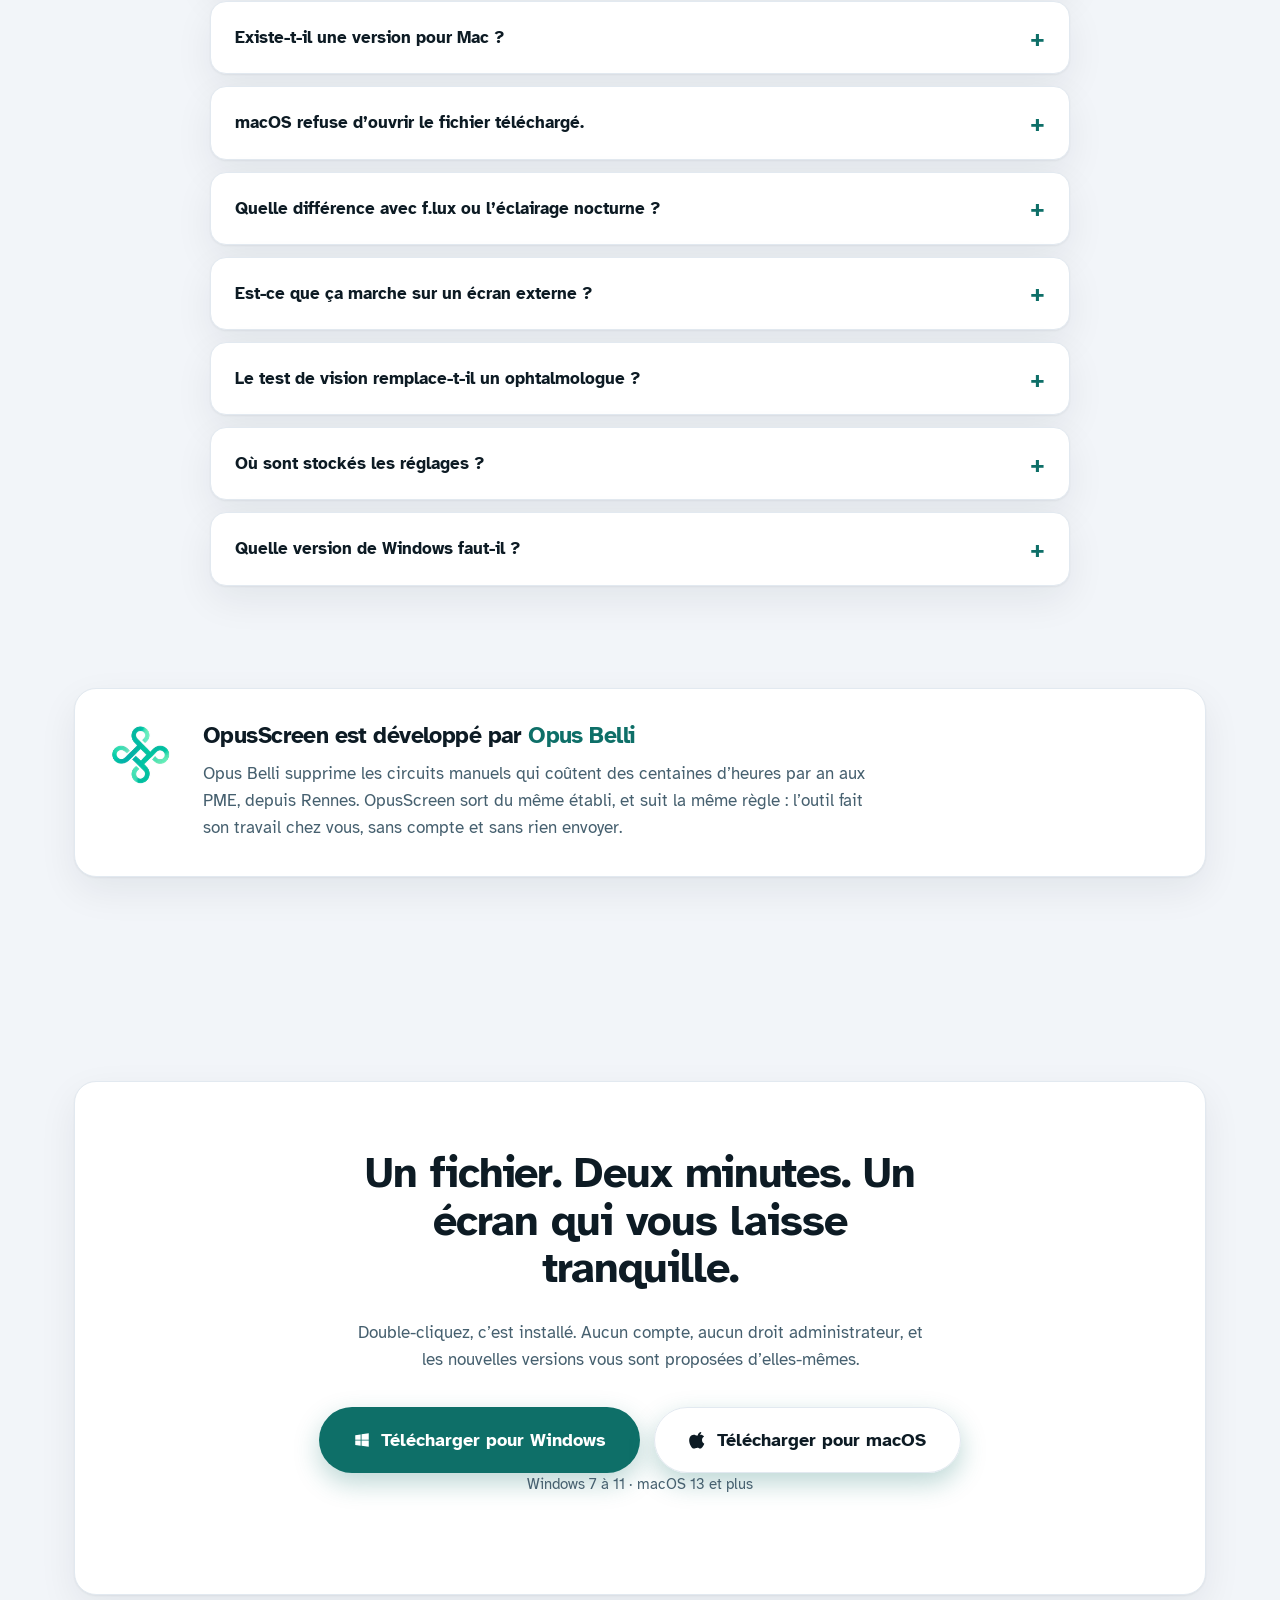
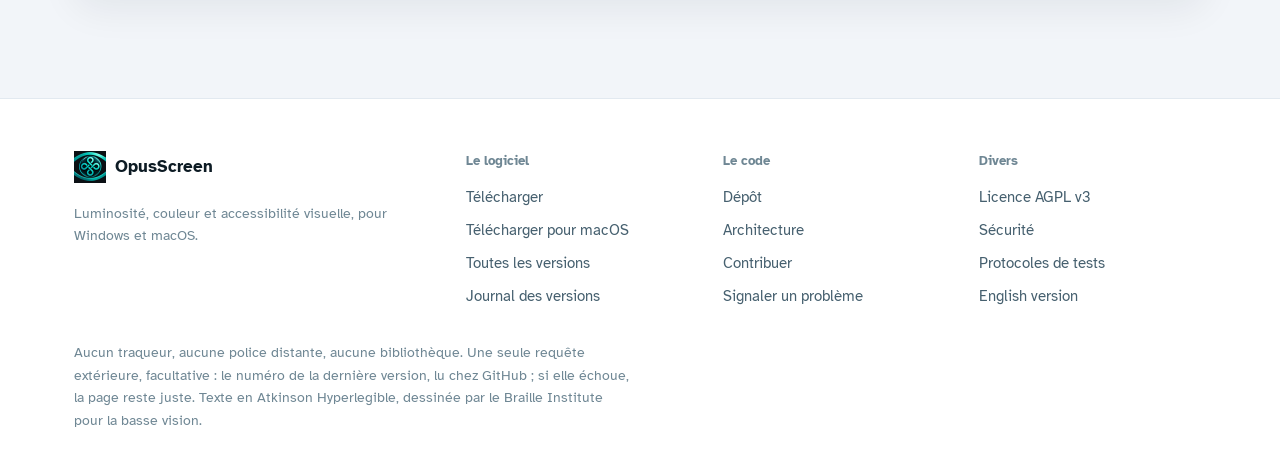
==== commit 3f331884: "Le site donne le bon geste selon la version de macOS Le clic droit → Ouvrir ne suffit plus depuis ma" ====
--- a/index.html
+++ b/index.html
@@ -65,7 +65,7 @@
       <svg width="18" height="18" viewBox="0 0 24 24" aria-hidden="true" fill="currentColor"><path d="M3 5.5 10.2 4.5v7H3v-6zM11.4 4.3 21 3v8.5h-9.6v-7.2zM3 12.5h7.2v7L3 18.5v-6zM11.4 12.5H21V21l-9.6-1.3v-7.2z"/></svg>
       Télécharger pour Windows
     </a>
-    <a class="bouton clair grand" id="dl-mac" href="https://github.com/antoinebonpro/OpusScreen/releases/download/mac-v1.0.0/OpusScreen-mac.zip">
+    <a class="bouton clair grand" id="dl-mac" href="https://github.com/antoinebonpro/OpusScreen/releases/download/mac-v1.0.0/OpusScreen-1.0.0.dmg">
       <svg width="18" height="18" viewBox="0 0 24 24" aria-hidden="true" fill="currentColor"><path d="M16.37 1.43c0 1.14-.42 2.2-1.25 3.02-.98.98-2.13 1.55-3.35 1.45-.05-1.1.42-2.27 1.2-3.05.82-.9 2.15-1.35 3.4-1.42zM20.4 17.02c-.55 1.27-.82 1.84-1.53 2.96-.99 1.56-2.39 3.5-4.12 3.51-1.54.02-1.93-1-4.02-.99-2.09.01-2.52 1.01-4.06.99-1.73-.01-3.05-1.76-4.04-3.32C-.15 15.8-.45 10.65 1.3 7.93c1.24-1.93 3.2-3.06 5.04-3.06 1.87 0 3.05 1.03 4.6 1.03 1.5 0 2.42-1.03 4.59-1.03 1.64 0 3.37.89 4.61 2.43-4.05 2.22-3.39 8.01.26 9.72z"/></svg>
       Télécharger pour macOS
     </a>
@@ -303,8 +303,8 @@
         <p>Oui, depuis la version 1.0 : un portage intégral, fonction par fonction, écrit sur les API de macOS. macOS 13 (Ventura) ou plus récent, Apple Silicon comme Intel. Deux différences, dites plutôt que masquées : la saturation, les filtres de daltonisme et la loupe demandent l’autorisation « Enregistrement de l’écran » — sans elle, la luminosité et la température fonctionnent quand même ; et le pointeur n’est pas recoloré, car macOS le dessine au-dessus de toutes les fenêtres. En échange, la matrice de couleur s’y règle écran par écran, ce que Windows ne permet pas. Le fichier de réglages est le même des deux côtés : une configuration exportée depuis un PC s’importe sur le Mac telle quelle.</p>
       </details>
       <details>
-        <summary>macOS refuse d’ouvrir l’application.</summary>
-        <p>Pour la même raison que SmartScreen côté Windows : le paquet n’est pas signé par un certificat Apple, qui se loue quatre-vingt-dix-neuf euros par an. Faites un clic droit sur OpusScreen, choisissez Ouvrir, puis Ouvrir dans la boîte qui suit. Une seule fois.</p>
+        <summary>macOS refuse d’ouvrir le fichier téléchargé.</summary>
+        <p>« Apple n’a pas pu confirmer que ce fichier ne contenait pas de logiciel malveillant » : macOS le dit mal, il n’a rien trouvé — il n’a rien pu vérifier. Le paquet n’est pas notarié, ce qui demande un compte de développeur Apple à quatre-vingt-dix-neuf euros par an, la même raison qui fait râler SmartScreen côté Windows. Sur macOS 15 et suivants, dont macOS 26 : fermez la boîte, puis Réglages Système → Confidentialité et sécurité, descendez jusqu’à la section Sécurité où une ligne cite le fichier bloqué, et cliquez « Ouvrir quand même ». Sur macOS 13 et 14, le clic droit sur le fichier puis Ouvrir suffit — Apple a retiré ce raccourci à partir de macOS 15. Ensuite : ouvrez l’image, glissez OpusScreen dans Applications, la fenêtre montre le geste ; le même geste peut être à refaire une fois pour l’application elle-même. Le dépôt se compile aussi en une commande, si vous préférez ne pas faire confiance à un binaire.</p>
       </details>
       <details>
         <summary>Quelle différence avec f.lux ou l’éclairage nocturne ?</summary>
@@ -354,7 +354,7 @@
           <svg width="18" height="18" viewBox="0 0 24 24" aria-hidden="true" fill="currentColor"><path d="M3 5.5 10.2 4.5v7H3v-6zM11.4 4.3 21 3v8.5h-9.6v-7.2zM3 12.5h7.2v7L3 18.5v-6zM11.4 12.5H21V21l-9.6-1.3v-7.2z"/></svg>
           Télécharger pour Windows
         </a>
-        <a class="bouton clair grand" id="dl-mac-2" href="https://github.com/antoinebonpro/OpusScreen/releases/download/mac-v1.0.0/OpusScreen-mac.zip">
+        <a class="bouton clair grand" id="dl-mac-2" href="https://github.com/antoinebonpro/OpusScreen/releases/download/mac-v1.0.0/OpusScreen-1.0.0.dmg">
           <svg width="18" height="18" viewBox="0 0 24 24" aria-hidden="true" fill="currentColor"><path d="M16.37 1.43c0 1.14-.42 2.2-1.25 3.02-.98.98-2.13 1.55-3.35 1.45-.05-1.1.42-2.27 1.2-3.05.82-.9 2.15-1.35 3.4-1.42zM20.4 17.02c-.55 1.27-.82 1.84-1.53 2.96-.99 1.56-2.39 3.5-4.12 3.51-1.54.02-1.93-1-4.02-.99-2.09.01-2.52 1.01-4.06.99-1.73-.01-3.05-1.76-4.04-3.32C-.15 15.8-.45 10.65 1.3 7.93c1.24-1.93 3.2-3.06 5.04-3.06 1.87 0 3.05 1.03 4.6 1.03 1.5 0 2.42-1.03 4.59-1.03 1.64 0 3.37.89 4.61 2.43-4.05 2.22-3.39 8.01.26 9.72z"/></svg>
           Télécharger pour macOS
         </a>
@@ -376,7 +376,7 @@
       <nav aria-label="Le logiciel">
         <h4>Le logiciel</h4>
         <a href="https://github.com/antoinebonpro/OpusScreen/releases/latest/download/OpusScreen.exe">Télécharger</a>
-        <a href="https://github.com/antoinebonpro/OpusScreen/releases/download/mac-v1.0.0/OpusScreen-mac.zip">Télécharger pour macOS</a>
+        <a href="https://github.com/antoinebonpro/OpusScreen/releases/download/mac-v1.0.0/OpusScreen-1.0.0.dmg">Télécharger pour macOS</a>
         <a href="https://github.com/antoinebonpro/OpusScreen/releases">Toutes les versions</a>
         <a href="https://github.com/antoinebonpro/OpusScreen/blob/main/CHANGELOG.md">Journal des versions</a>
       </nav>
@@ -452,10 +452,10 @@
 },
   {
  "@type": "Question",
- "name": "macOS refuse d’ouvrir l’application.",
+ "name": "macOS refuse d’ouvrir le fichier téléchargé.",
  "acceptedAnswer": {
   "@type": "Answer",
-  "text": "Pour la même raison que SmartScreen côté Windows : le paquet n’est pas signé par un certificat Apple, qui se loue quatre-vingt-dix-neuf euros par an. Faites un clic droit sur OpusScreen, choisissez Ouvrir, puis Ouvrir dans la boîte qui suit. Une seule fois."
+  "text": "« Apple n’a pas pu confirmer que ce fichier ne contenait pas de logiciel malveillant » : macOS le dit mal, il n’a rien trouvé — il n’a rien pu vérifier. Le paquet n’est pas notarié, ce qui demande un compte de développeur Apple à quatre-vingt-dix-neuf euros par an, la même raison qui fait râler SmartScreen côté Windows. Sur macOS 15 et suivants, dont macOS 26 : fermez la boîte, puis Réglages Système → Confidentialité et sécurité, descendez jusqu’à la section Sécurité où une ligne cite le fichier bloqué, et cliquez « Ouvrir quand même ». Sur macOS 13 et 14, le clic droit sur le fichier puis Ouvrir suffit — Apple a retiré ce raccourci à partir de macOS 15. Ensuite : ouvrez l’image, glissez OpusScreen dans Applications, la fenêtre montre le geste ; le même geste peut être à refaire une fois pour l’application elle-même. Le dépôt se compile aussi en une commande, si vous préférez ne pas faire confiance à un binaire."
  }
 },
   {
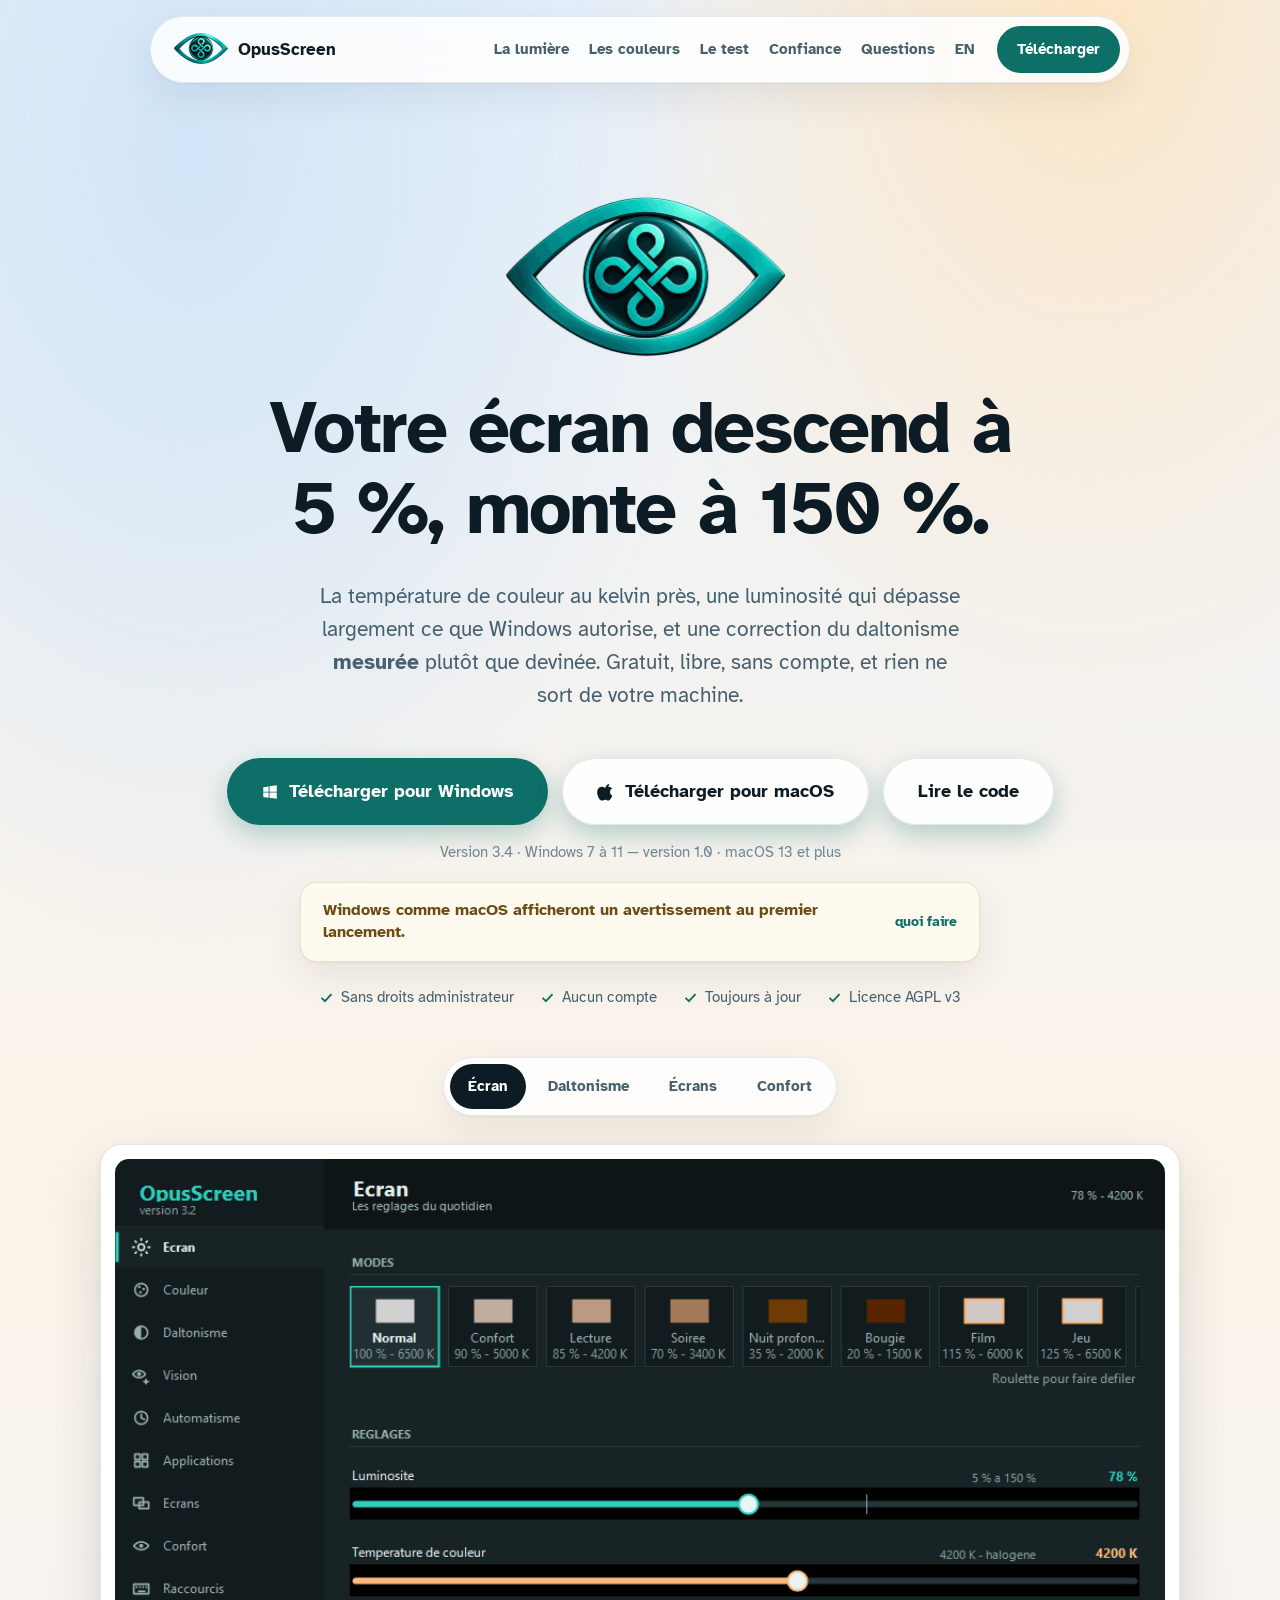
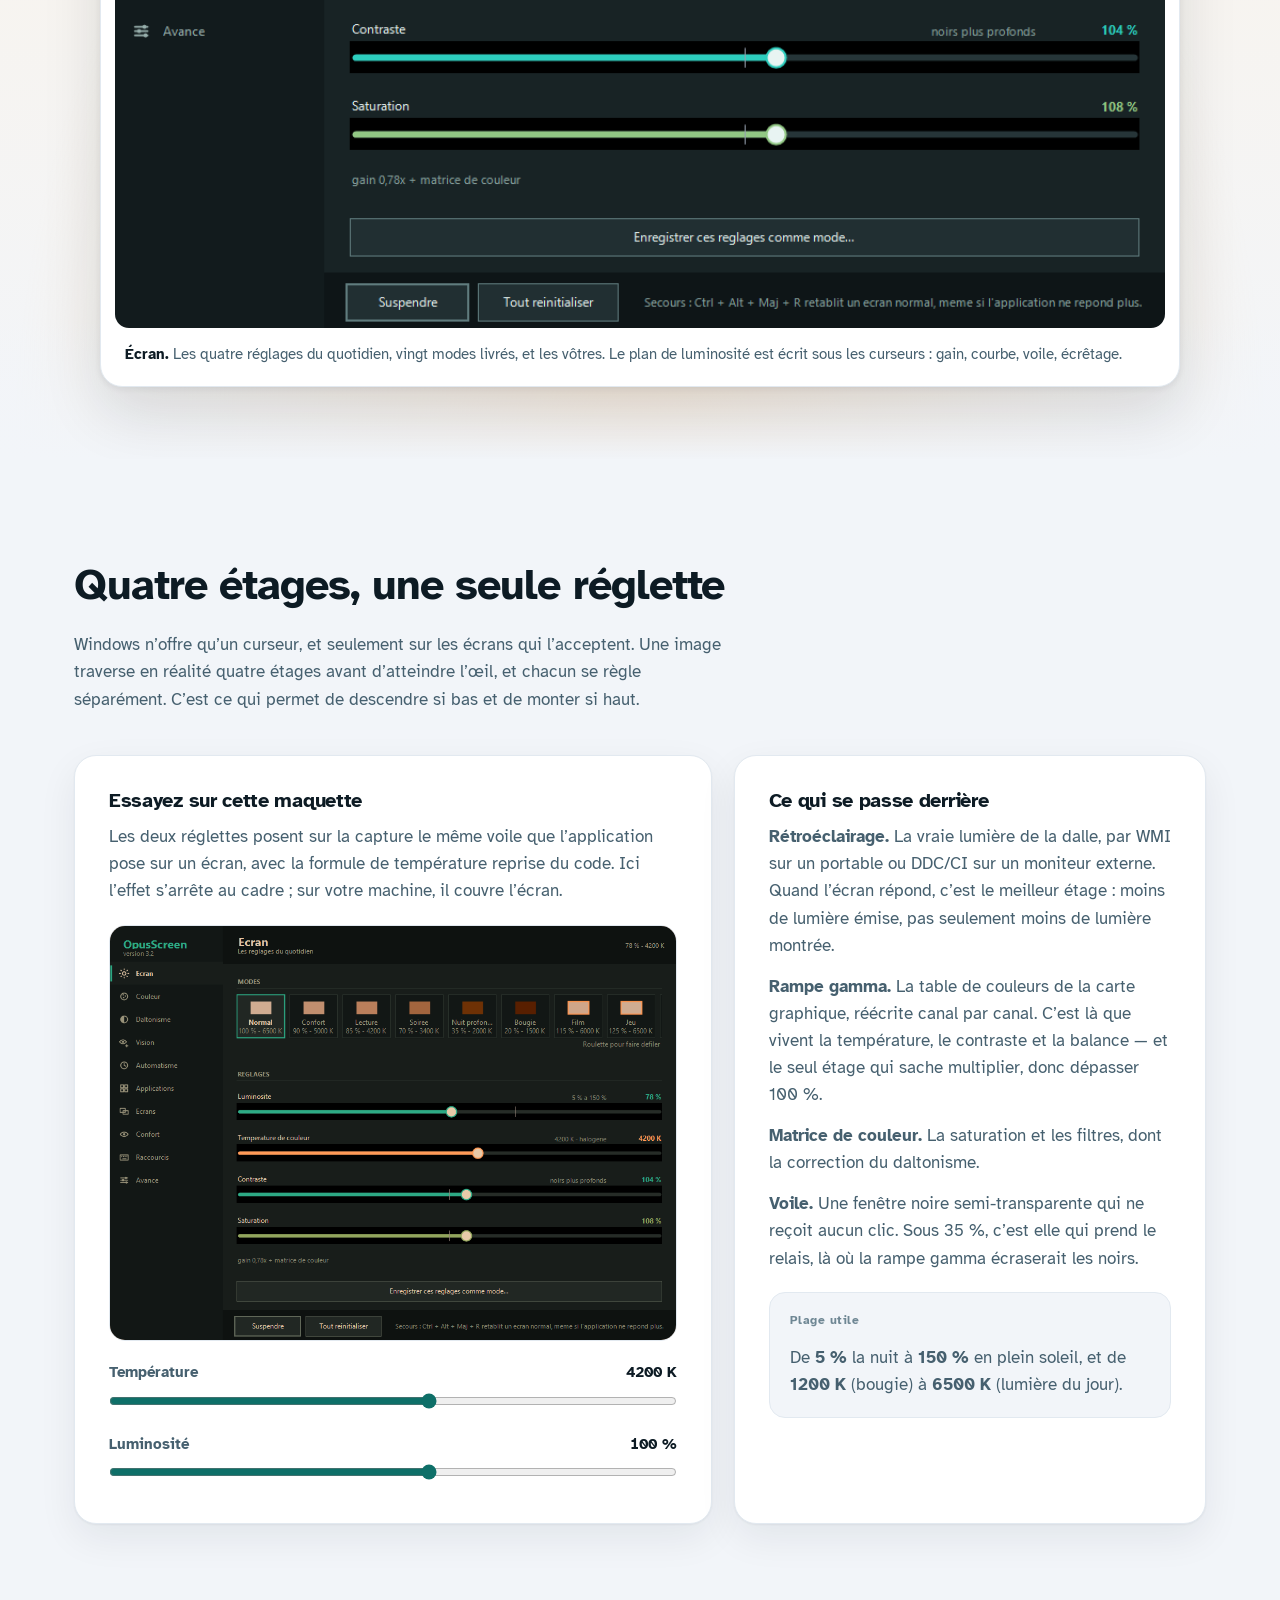
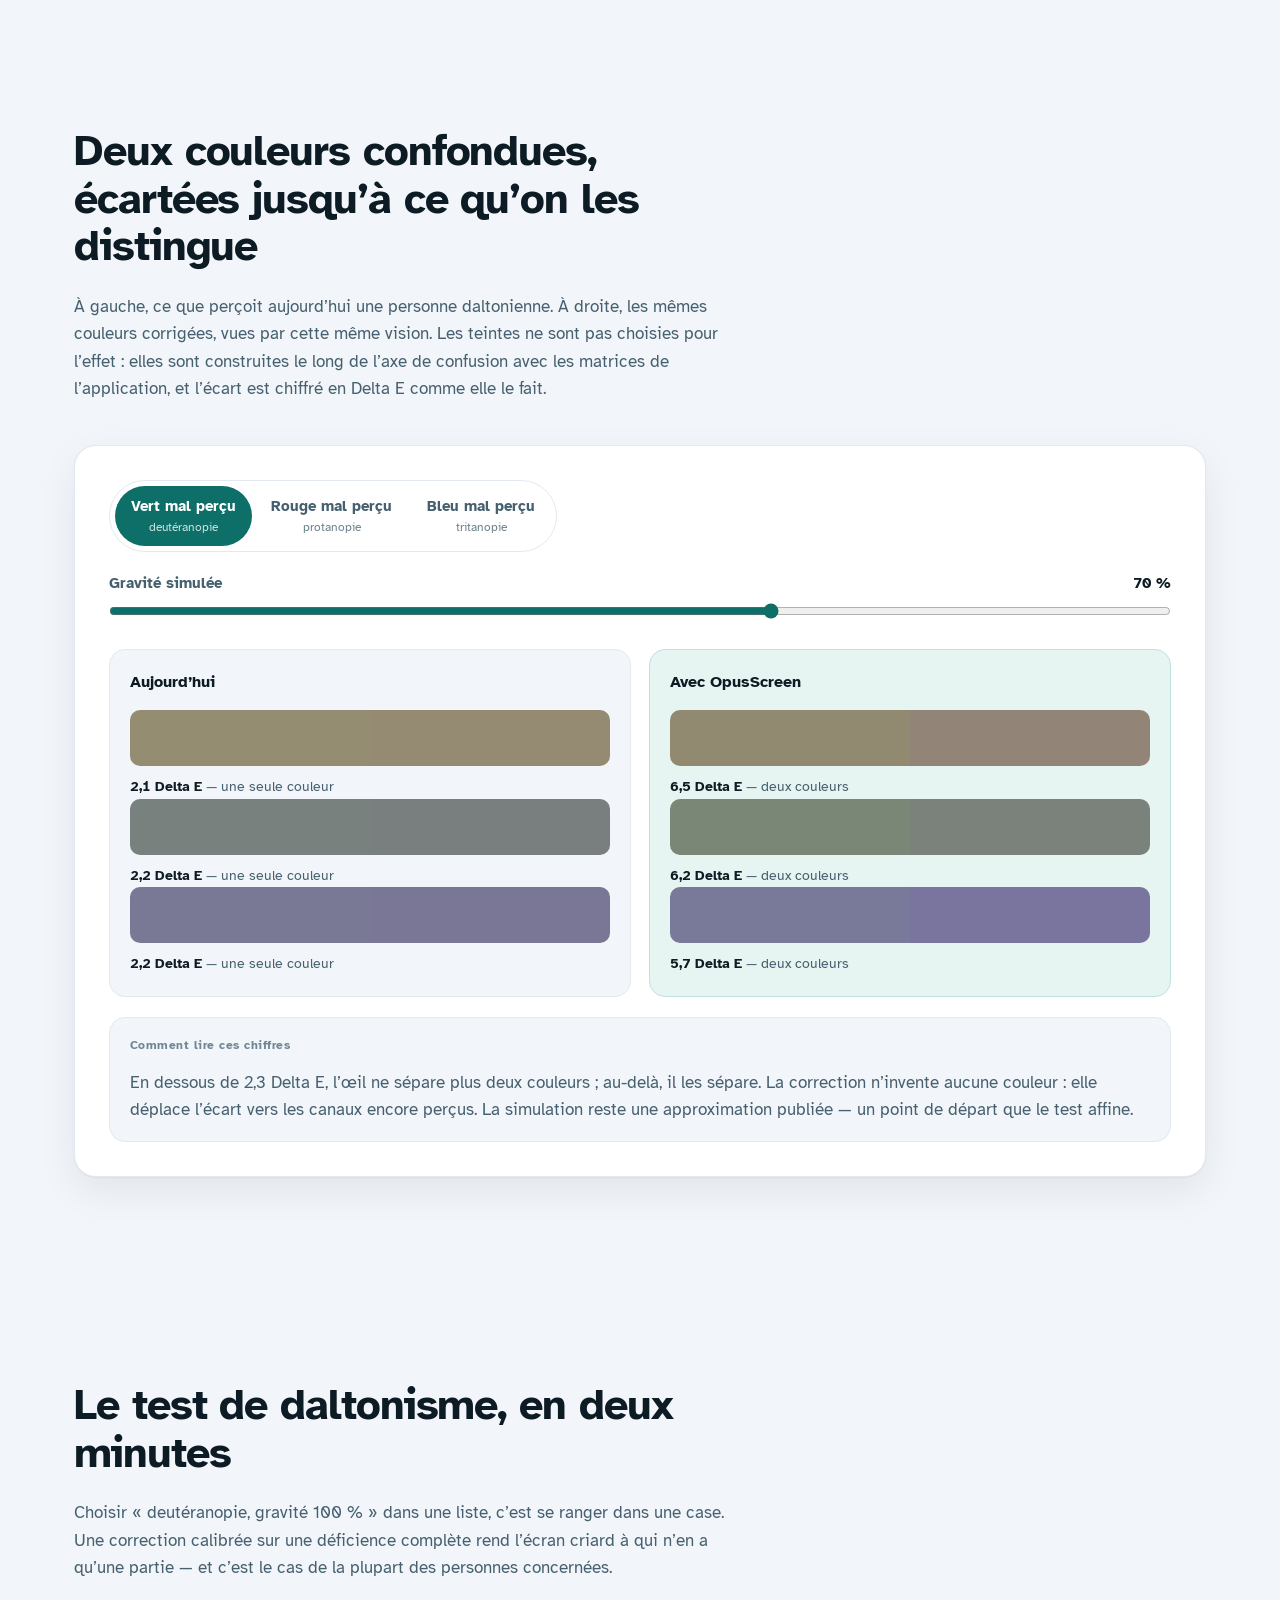
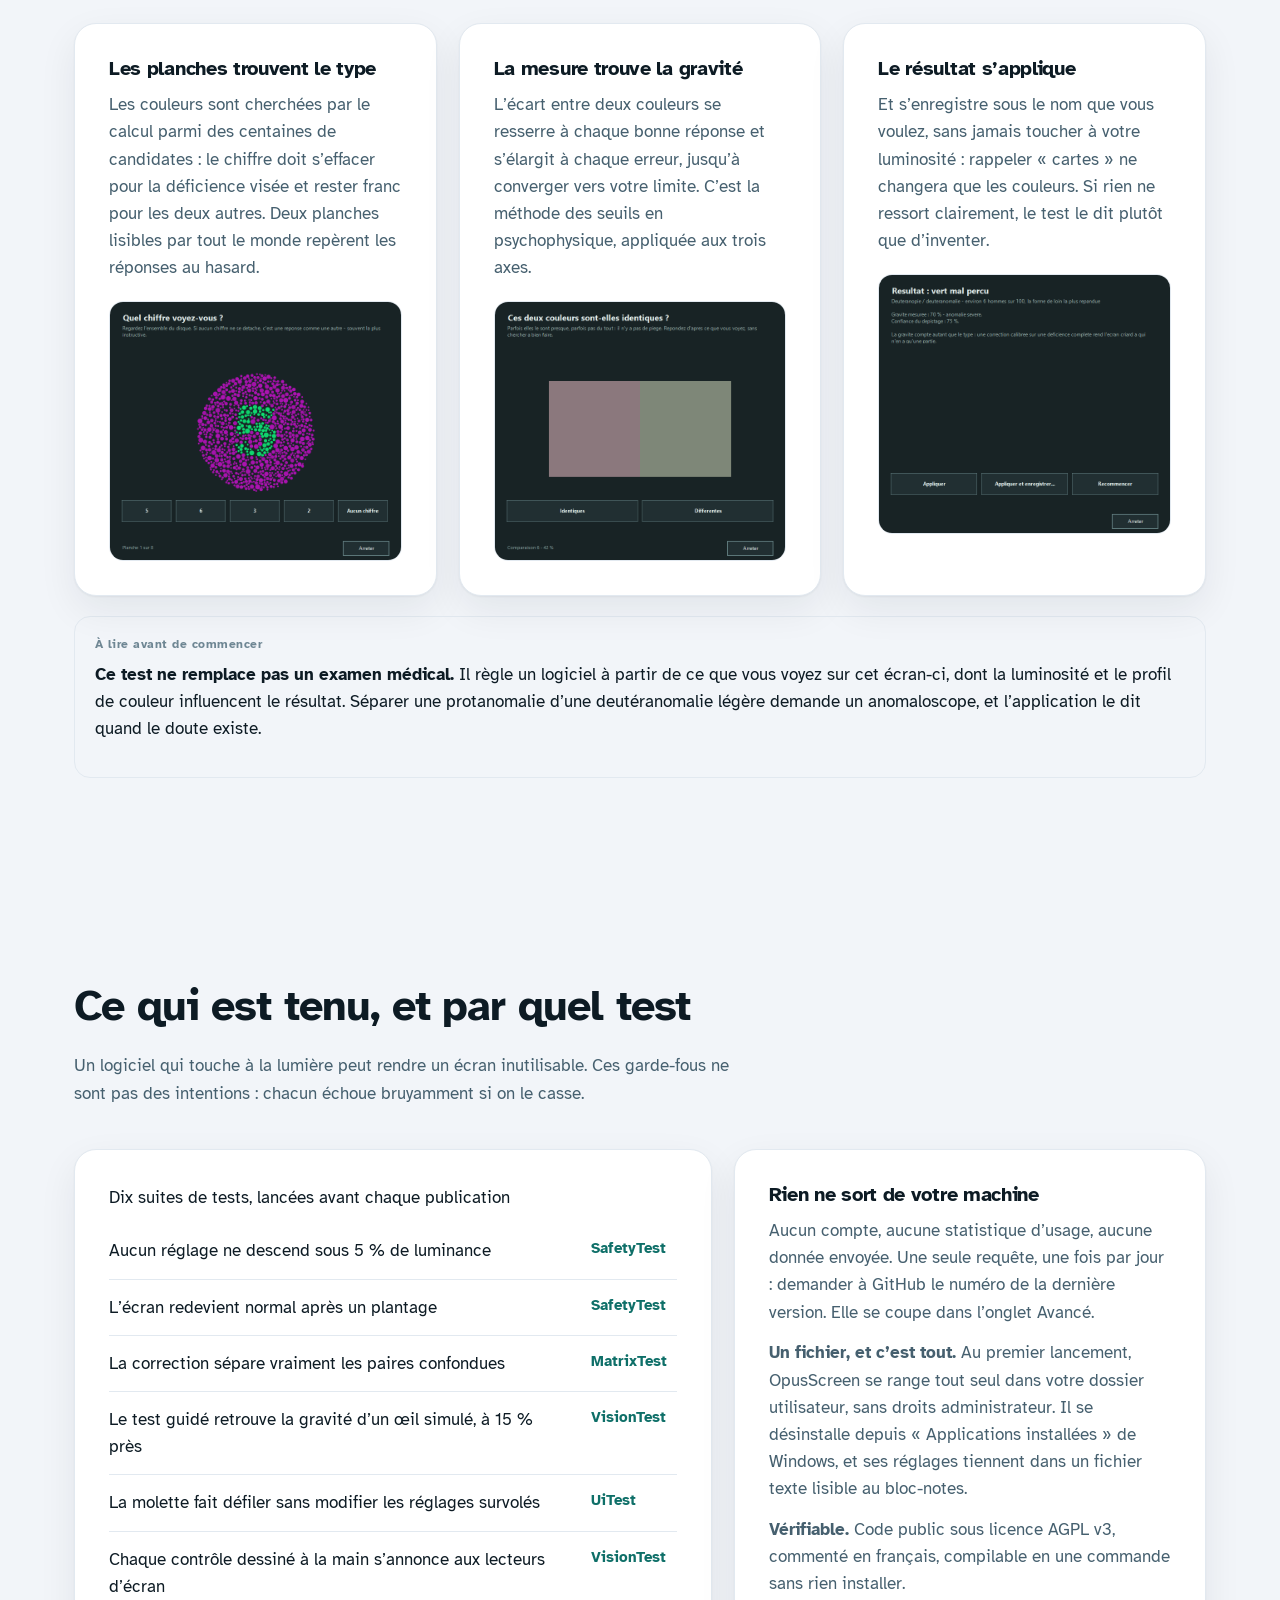
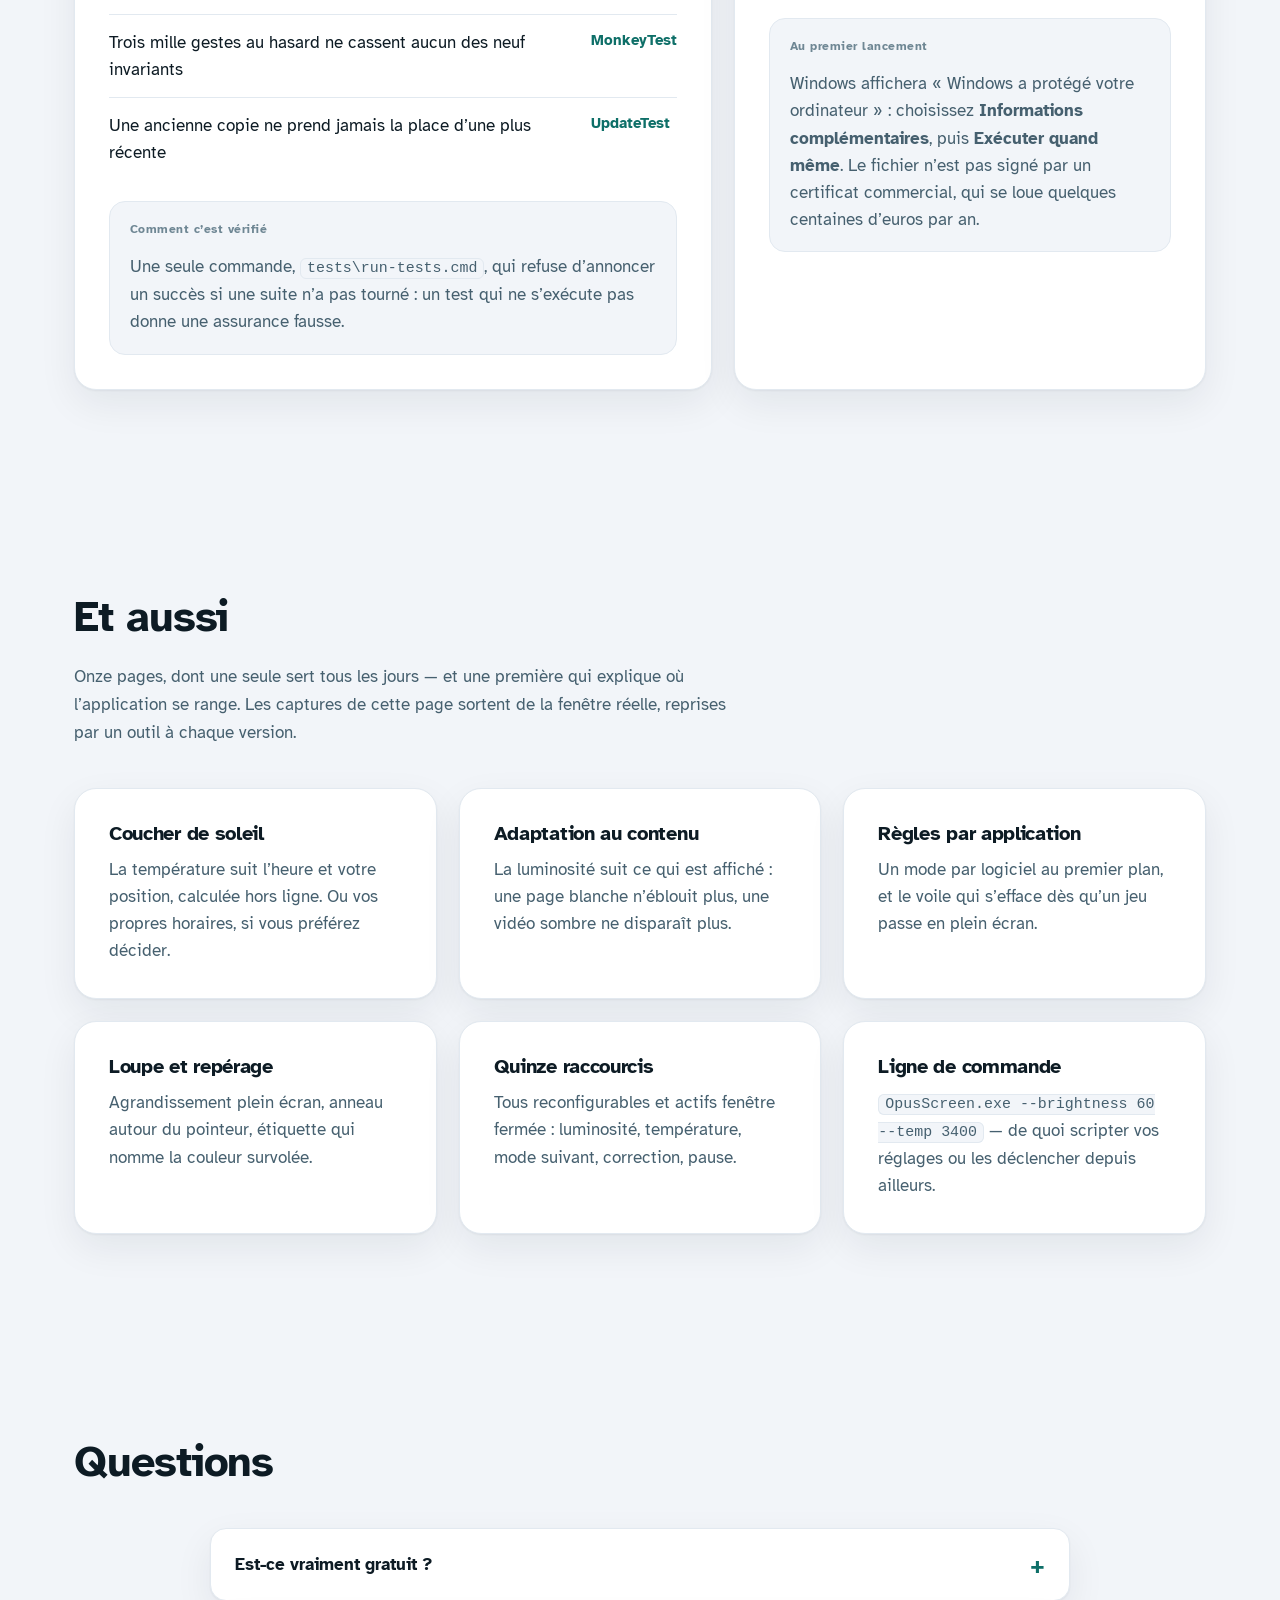
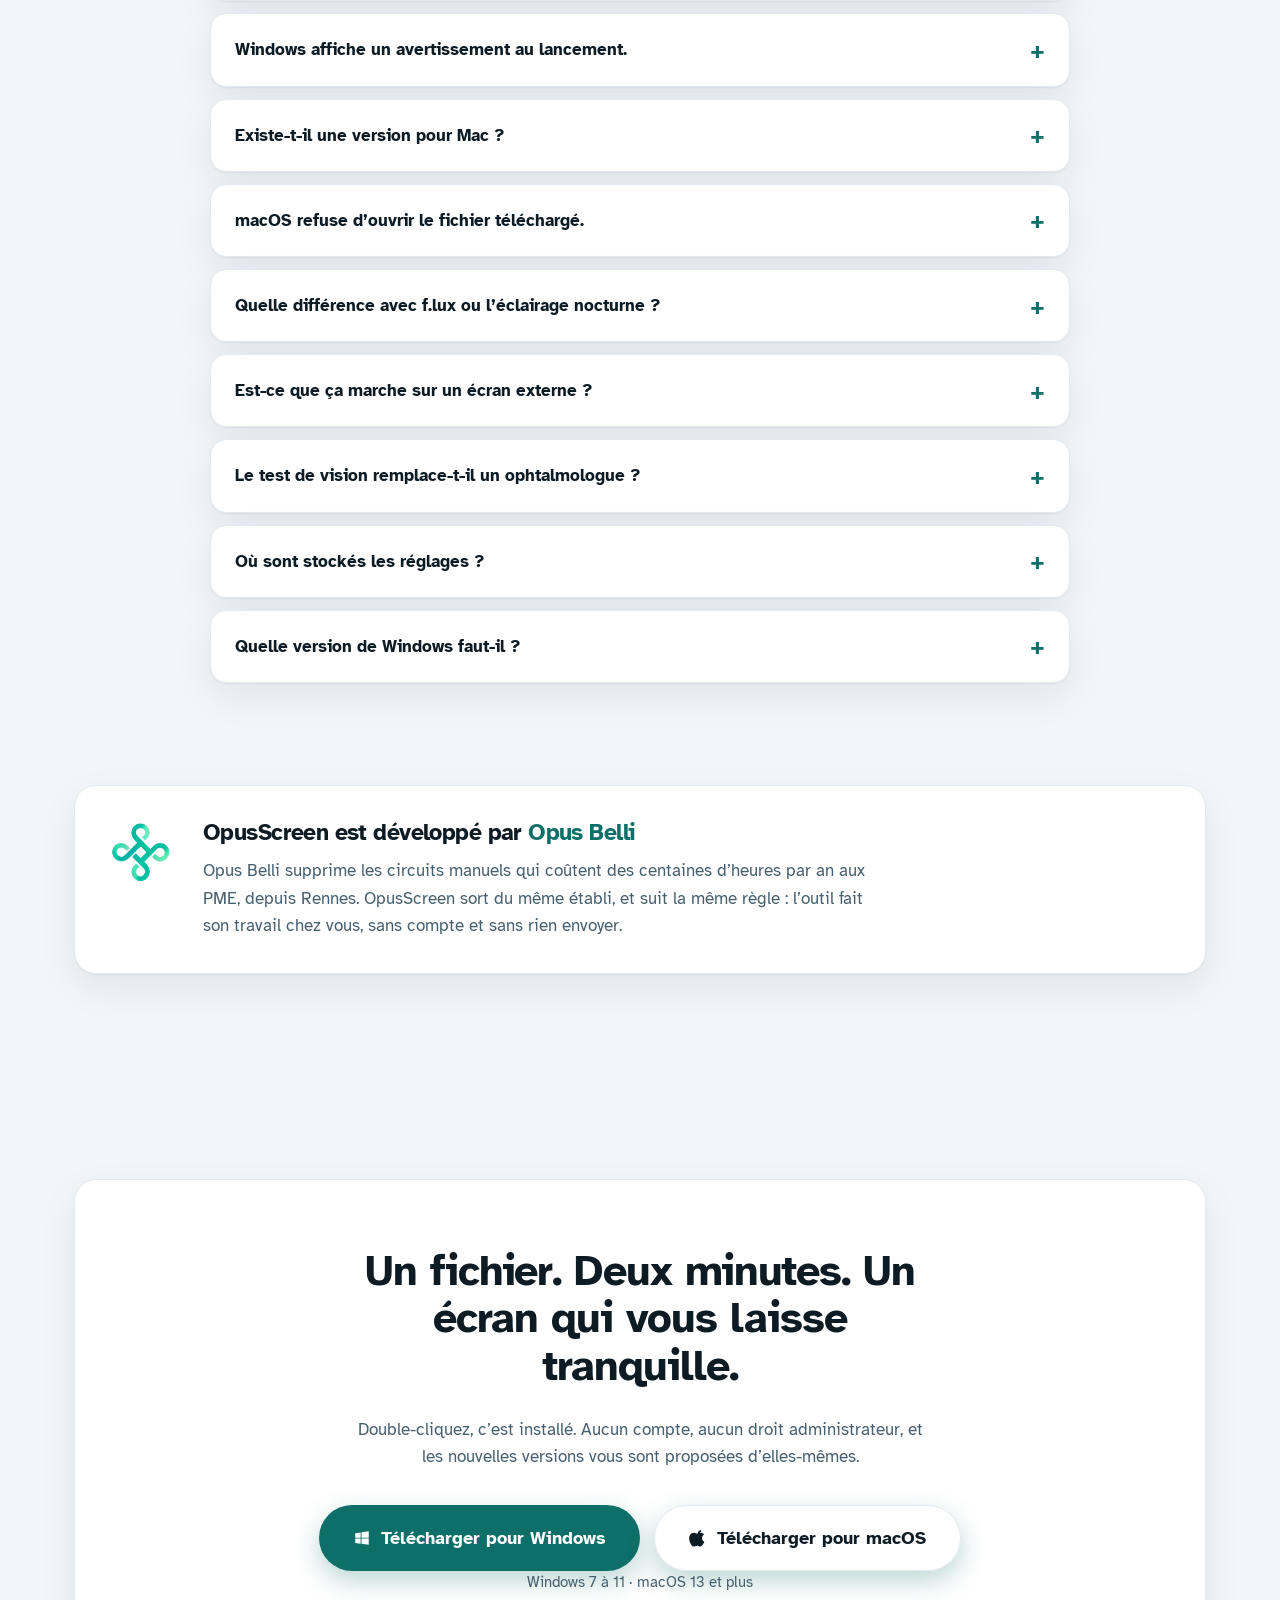
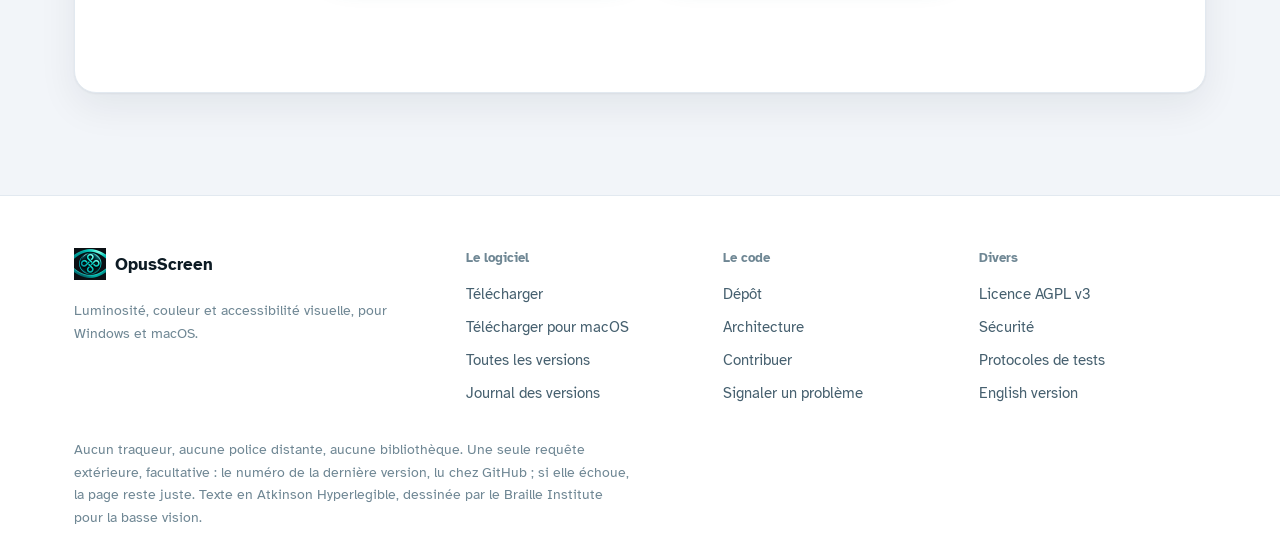
==== commit c6123069: "Le site previent avant le clic, plus seulement dans la FAQ Co-Authored-By: Claude Opus 5 <noreply@an" ====
--- a/index.html
+++ b/index.html
@@ -72,6 +72,25 @@
     <a class="bouton clair grand" href="https://github.com/antoinebonpro/OpusScreen">Lire le code</a>
   </div>
   <p class="sous-bouton" id="release-meta">Version 3.4 · Windows 7 à 11 — version 1.0 · macOS 13 et plus</p>
+
+  <details class="note-secu" id="note-secu">
+    <summary><span class="note-secu-titre">Windows comme macOS afficheront un avertissement au premier lancement.</span><span class="note-secu-plus">quoi faire</span></summary>
+    <div class="note-secu-corps">
+      <p><strong>Pourquoi.</strong> Le logiciel n’est contresigné par aucun certificat commercial : quelques centaines d’euros par an côté Windows, quatre-vingt-dix-neuf euros par an côté Apple. Les deux systèmes ne disent donc pas qu’ils ont trouvé quelque chose — ils disent qu’ils <em>n’ont rien pu vérifier</em>. L’empreinte SHA-256 de chaque fichier est publiée à côté de lui, pour que vous puissiez contrôler vous-même ce que vous ouvrez.</p>
+      <div id="note-secu-win">
+        <h4>Windows — « Windows a protégé votre ordinateur »</h4>
+        <p><em>Informations complémentaires</em> → <em>Exécuter quand même</em>.</p>
+      </div>
+      <div id="note-secu-mac">
+        <h4>macOS — « Apple n’a pas pu confirmer que ce fichier ne contenait pas de logiciel malveillant »</h4>
+        <p><strong>macOS 15 et suivants</strong>, dont macOS 26 : fermez la boîte, puis <em>Réglages Système</em> → <em>Confidentialité et sécurité</em> → descendez jusqu’à la section <em>Sécurité</em>, où une ligne cite le fichier → <em>Ouvrir quand même</em>.</p>
+        <p><strong>macOS 13 et 14</strong> : clic droit sur le fichier → <em>Ouvrir</em>. Apple a retiré ce raccourci à partir de macOS 15 ; une instruction qui le recommande encore envoie chercher un bouton qui n’existe plus.</p>
+        <p>Ou, en une commande :</p>
+        <code>xattr -d com.apple.quarantine ~/Downloads/OpusScreen-1.0.0.dmg</code>
+        <p style="margin-top:12px"><strong>Le message revient à chaque nouveau téléchargement</strong>, et c’est normal : la marque de quarantaine est posée sur le fichier reçu, pas sur l’application installée. Une fois OpusScreen dans <em>Applications</em>, il ne réapparaît plus.</p>
+      </div>
+    </div>
+  </details>
 
   <ul class="rassurance">
     <li><svg width="15" height="15" viewBox="0 0 24 24" fill="none" stroke="currentColor" stroke-width="3" aria-hidden="true"><path d="M4 12.5 9.5 18 20 6.5"/></svg> Sans droits administrateur</li>
--- a/style.css
+++ b/style.css
@@ -227,6 +227,39 @@
 .garanties th { font-weight: 400; color: var(--encre); padding-right: 24px; }
 .garanties td { color: var(--accent); font-weight: 700; white-space: nowrap; font-size: .92rem; }
 .garanties tr:last-child th, .garanties tr:last-child td { border-bottom: 0; }
+
+/* ------------------------------------------- avertissement de telechargement */
+
+/*
+   Windows comme macOS refusent d'ouvrir un logiciel qu'aucun certificat
+   commercial ne contresigne, et le disent dans des termes qui font peur -
+   « logiciel malveillant », « porter atteinte a votre vie privee ». C'est la
+   seule chose CERTAINE qui arrive a quiconque telecharge depuis cette page.
+   Elle etait rangee dans la foire aux questions, tout en bas : chacun la
+   decouvrait donc seul, devant la boite de dialogue, apres avoir telecharge.
+   Elle est maintenant sous le bouton, avant le clic.
+*/
+.note-secu {
+  max-width: 680px; margin: 18px auto 0; text-align: left;
+  background: #fffaf0; border: 1px solid #f0e0c4; border-radius: 16px;
+  padding: 2px 22px; box-shadow: var(--ombre);
+}
+.note-secu summary {
+  cursor: pointer; list-style: none; padding: 15px 0;
+  display: flex; justify-content: space-between; gap: 14px; align-items: center;
+  font-weight: 700; font-size: .97rem; color: #6d4c14; line-height: 1.4;
+}
+.note-secu summary::-webkit-details-marker { display: none; }
+.note-secu-plus { font-weight: 600; color: var(--accent); white-space: nowrap; font-size: .88rem; }
+.note-secu[open] .note-secu-plus { display: none; }
+.note-secu-corps { padding-bottom: 16px; }
+.note-secu-corps p { color: var(--plume); margin: 0 0 12px; font-size: .95rem; line-height: 1.6; }
+.note-secu-corps h4 { margin: 18px 0 7px; font-size: .95rem; color: var(--encre); }
+.note-secu-corps > div:first-child h4 { margin-top: 4px; }
+.note-secu-corps code {
+  display: block; overflow-x: auto; background: var(--carte); border: 1px solid var(--trait);
+  border-radius: 10px; padding: 9px 12px; font-size: .84rem; color: var(--encre);
+}
 
 /* ---------------------------------------------------------------- questions */
 
